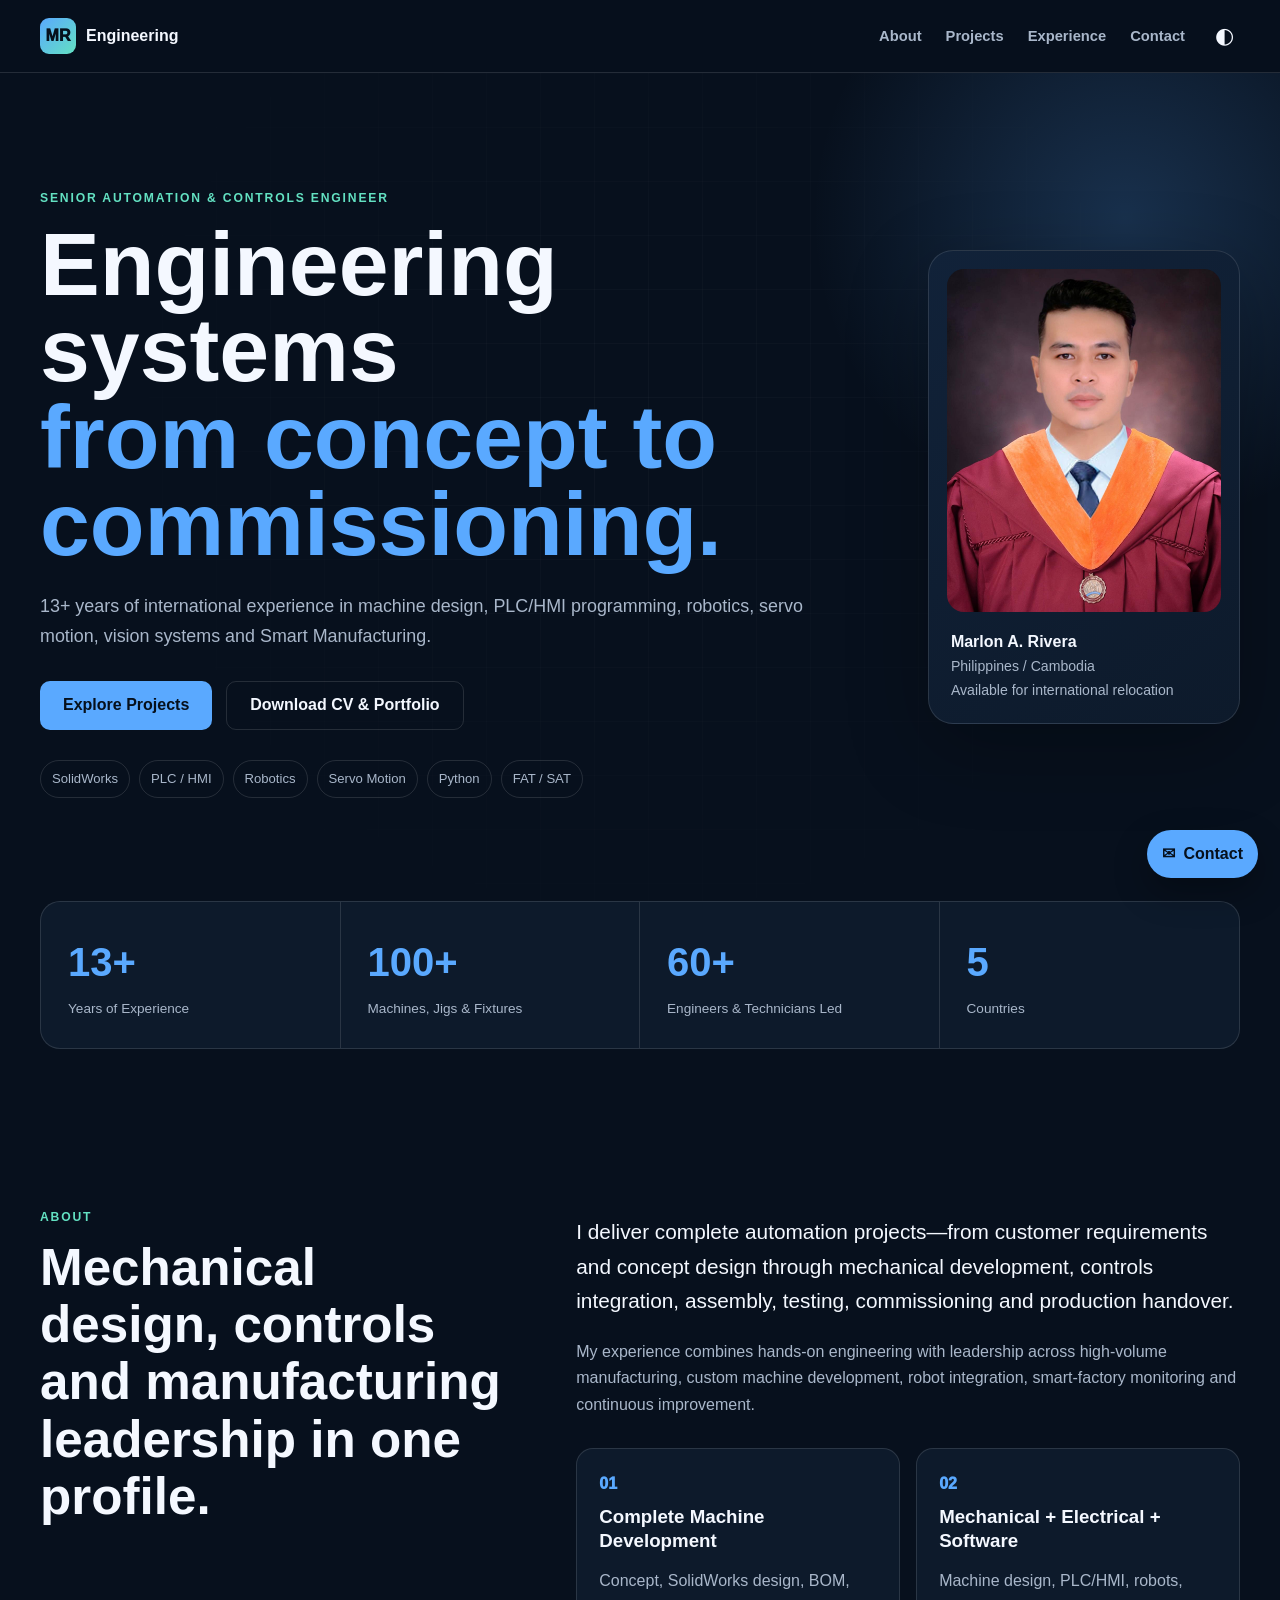
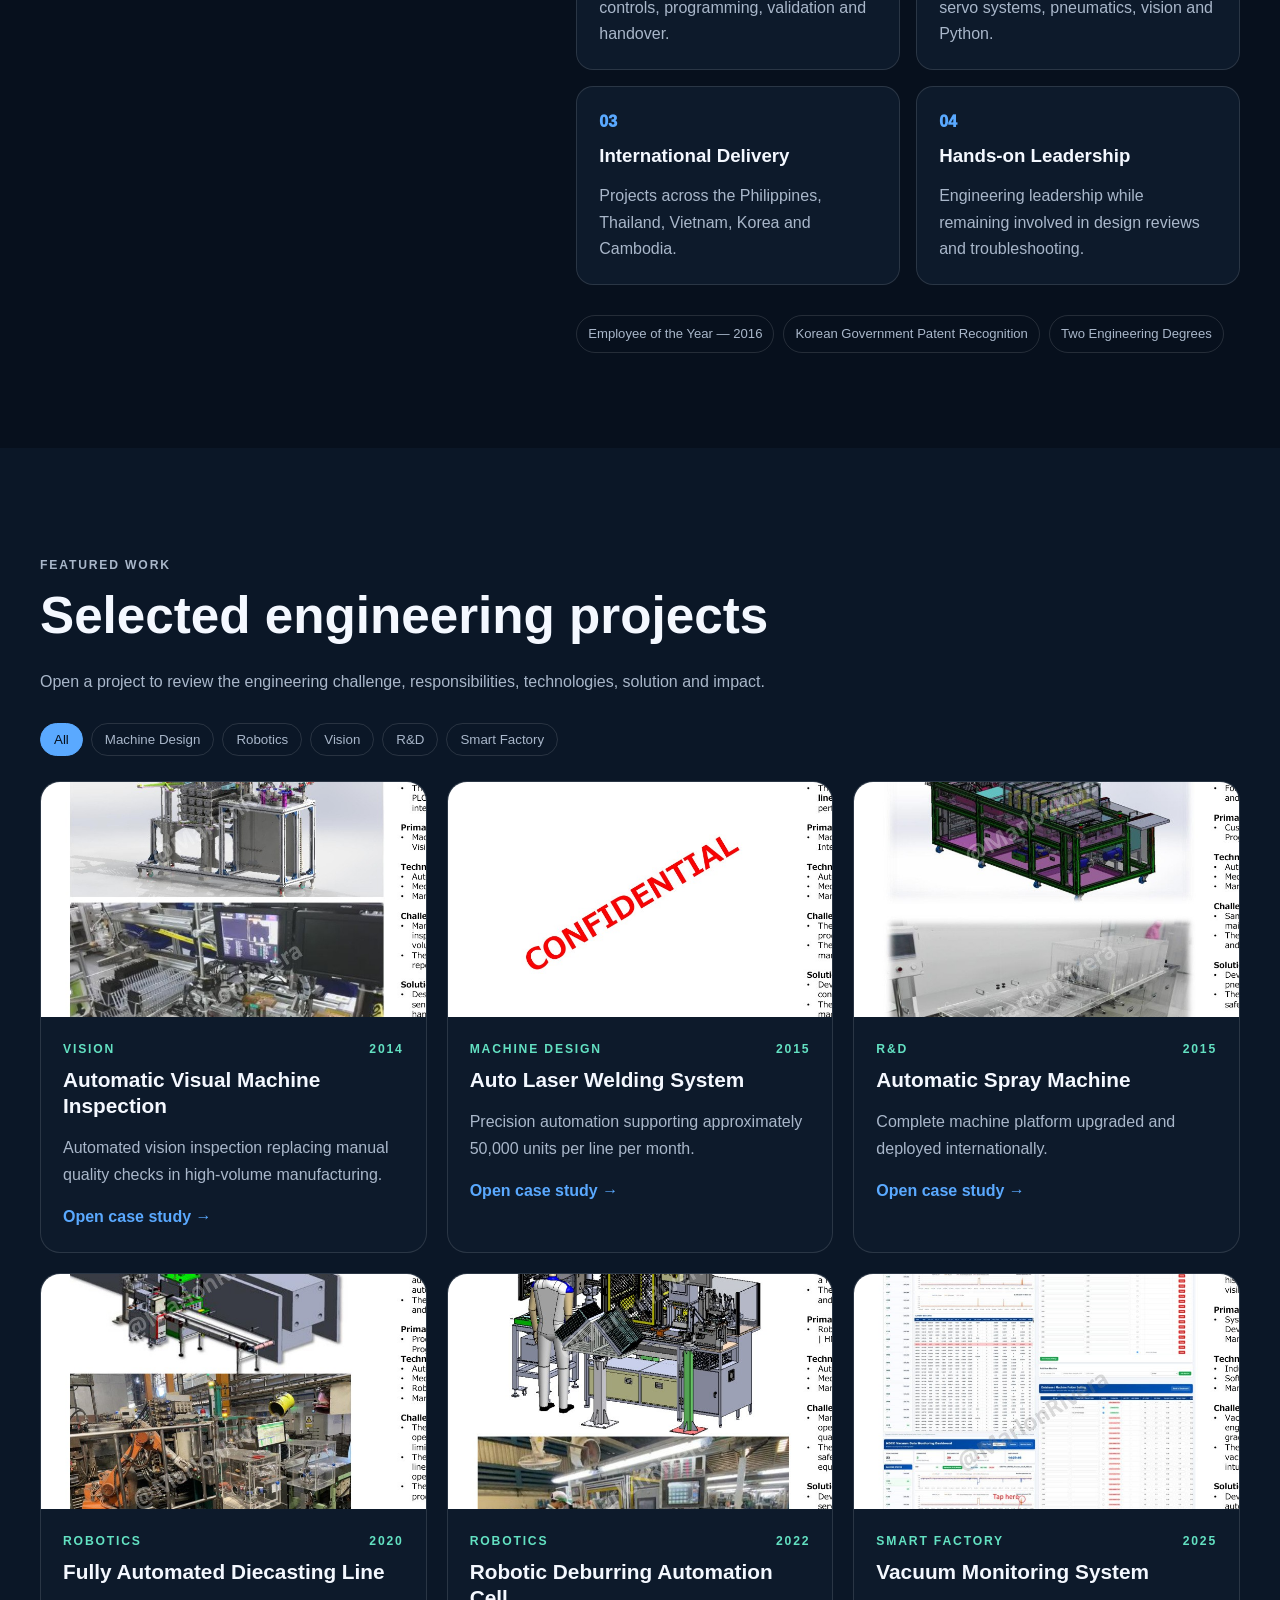
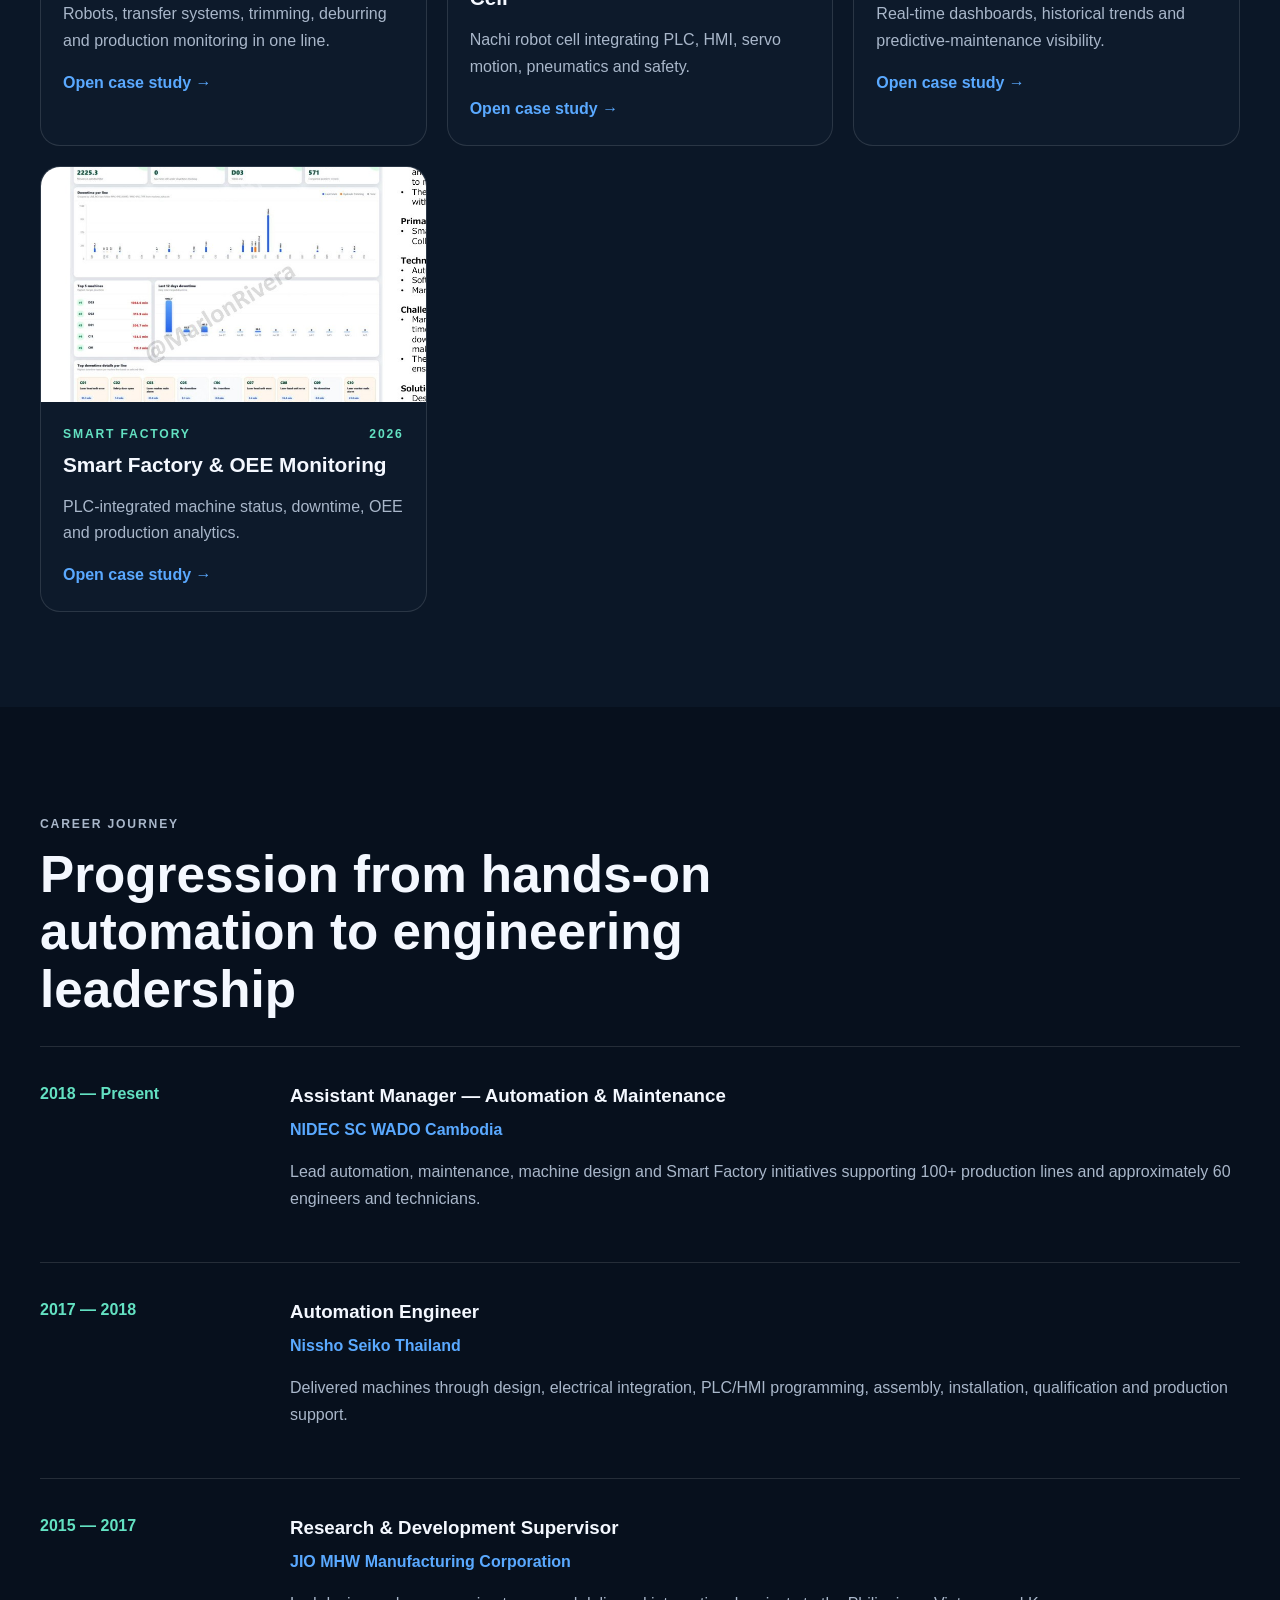
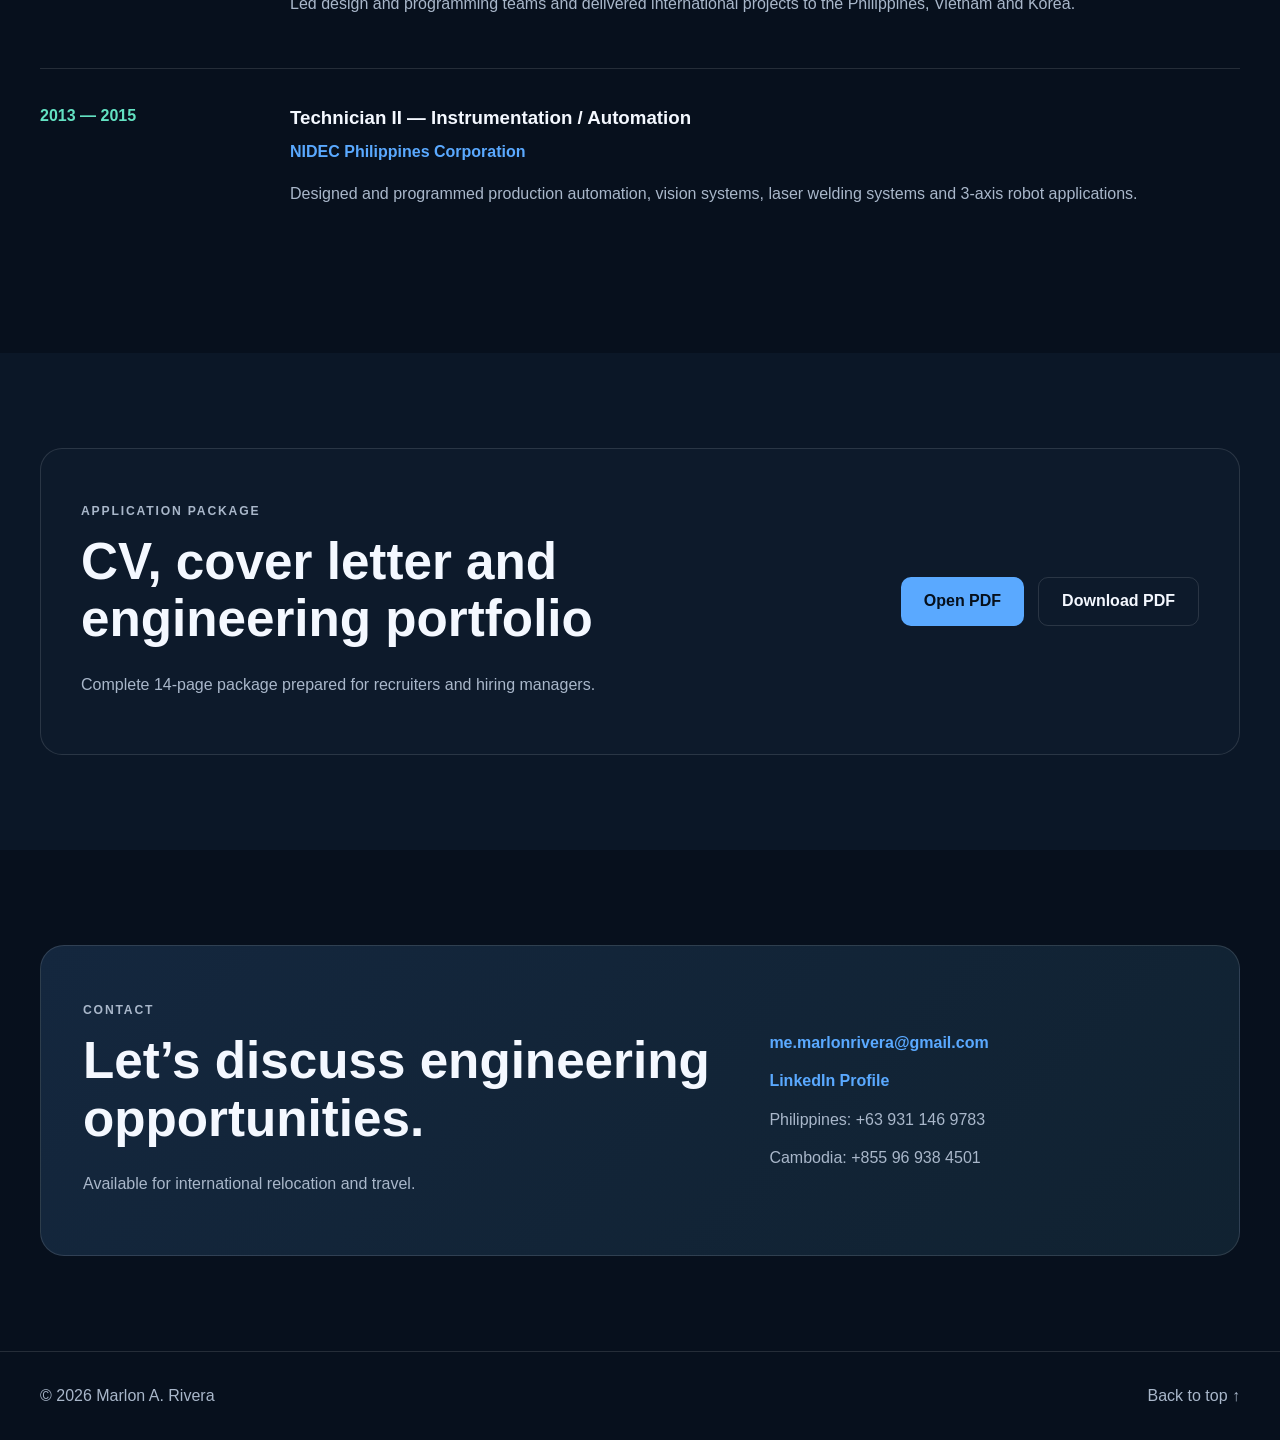
==== index.html @ 065cb1c6 "Publish final portfolio website Version 3.0" ====
<!doctype html>
<html lang="en">
<head>
  <meta charset="UTF-8">
  <meta name="viewport" content="width=device-width, initial-scale=1.0">
  <meta name="theme-color" content="#07101d">
  <meta name="description" content="Marlon A. Rivera — Senior Automation & Controls Engineer specializing in machine design, PLC/HMI programming, robotics, servo motion and Smart Manufacturing.">
  <meta name="keywords" content="Automation Engineer, Mechanical Design Engineer, PLC Programmer, Robotics Engineer, SolidWorks, Smart Manufacturing">
  <meta property="og:type" content="website">
  <meta property="og:url" content="https://marlonrivera-automationengineer.github.io/">
  <meta property="og:title" content="Marlon A. Rivera | Senior Automation & Controls Engineer">
  <meta property="og:description" content="13+ years in machine design, PLC/HMI programming, robotics, servo motion and Smart Manufacturing.">
  <meta property="og:image" content="https://marlonrivera-automationengineer.github.io/assets/images/portfolio-page-7.jpg">
  <meta name="twitter:card" content="summary_large_image">
  <link rel="canonical" href="https://marlonrivera-automationengineer.github.io/">
  <link rel="icon" type="image/png" href="assets/favicon.png">
  <link rel="apple-touch-icon" href="assets/favicon.png">
  <title>Marlon A. Rivera | Engineering Portfolio</title>
  <link rel="stylesheet" href="styles.css">

  <script type="application/ld+json">
  {
    "@context": "https://schema.org",
    "@type": "Person",
    "name": "Marlon A. Rivera",
    "jobTitle": "Senior Automation & Controls Engineer",
    "url": "https://marlonrivera-automationengineer.github.io/",
    "email": "mailto:me.marlonrivera@gmail.com",
    "sameAs": ["https://www.linkedin.com/in/marlon-rivera-49220612a"],
    "knowsAbout": [
      "Industrial Automation", "Machine Design", "PLC Programming",
      "HMI Development", "Robotics Integration", "Servo Motion Control",
      "SolidWorks", "Smart Manufacturing", "Python", "OEE"
    ]
  }
  </script>
  <script>document.documentElement.classList.add("js");</script>
</head>
<body>
  <div class="progress-bar" id="progress-bar"></div>

  <header class="site-header">
    <nav class="nav container">
      <a class="brand" href="#home"><span>MR</span><b>Engineering</b></a>
      <button class="menu-button" aria-label="Open navigation" aria-expanded="false">☰</button>
      <div class="nav-links">
        <a href="#about">About</a>
        <a href="#projects">Projects</a>
        <a href="#experience">Experience</a>
        <a href="#contact">Contact</a>
        <button class="theme-toggle" aria-label="Toggle light and dark theme">◐</button>
      </div>
    </nav>
  </header>

  <main>
    <section id="home" class="hero">
      <div class="hero-grid-bg" aria-hidden="true"></div>
      <div class="container hero-grid">
        <div class="hero-content reveal">
          <p class="eyebrow">Senior Automation & Controls Engineer</p>
          <h1>Engineering systems<br><span>from concept to commissioning.</span></h1>
          <p class="hero-lead">
            13+ years of international experience in machine design, PLC/HMI programming,
            robotics, servo motion, vision systems and Smart Manufacturing.
          </p>
          <div class="hero-actions">
            <a class="button primary" href="#projects">Explore Projects</a>
            <a class="button secondary" href="assets/Marlon_Rivera_CL_CV_Engineering_Portfolio.pdf" target="_blank" rel="noopener">Download CV & Portfolio</a>
          </div>
          <div class="hero-tags">
            <span>SolidWorks</span><span>PLC / HMI</span><span>Robotics</span>
            <span>Servo Motion</span><span>Python</span><span>FAT / SAT</span>
          </div>
        </div>

        <aside class="portrait-card reveal">
          <div class="portrait-frame">
            <img src="assets/images/profile.jpeg" alt="Professional portrait of Marlon A. Rivera">
          </div>
          <div class="portrait-caption">
            <strong>Marlon A. Rivera</strong>
            <span>Philippines / Cambodia</span>
            <span>Available for international relocation</span>
          </div>
        </aside>
      </div>
    </section>

    <section class="metrics">
      <div class="container metric-grid">
        <div><strong class="counter" data-target="13">0</strong><span>Years of Experience</span></div>
        <div><strong class="counter" data-target="100">0</strong><span>Machines, Jigs & Fixtures</span></div>
        <div><strong class="counter" data-target="60">0</strong><span>Engineers & Technicians Led</span></div>
        <div><strong class="counter no-plus" data-target="5">0</strong><span>Countries</span></div>
      </div>
    </section>

    <section id="about" class="section">
      <div class="container about-grid">
        <div class="about-heading reveal">
          <p class="section-label">About</p>
          <h2>Mechanical design, controls and manufacturing leadership in one profile.</h2>
        </div>

        <div class="about-content reveal">
          <p class="large-copy">
            I deliver complete automation projects—from customer requirements and concept design
            through mechanical development, controls integration, assembly, testing,
            commissioning and production handover.
          </p>
          <p>
            My experience combines hands-on engineering with leadership across high-volume
            manufacturing, custom machine development, robot integration, smart-factory
            monitoring and continuous improvement.
          </p>

          <div class="value-grid">
            <article><span>01</span><h3>Complete Machine Development</h3><p>Concept, SolidWorks design, BOM, controls, programming, validation and handover.</p></article>
            <article><span>02</span><h3>Mechanical + Electrical + Software</h3><p>Machine design, PLC/HMI, robots, servo systems, pneumatics, vision and Python.</p></article>
            <article><span>03</span><h3>International Delivery</h3><p>Projects across the Philippines, Thailand, Vietnam, Korea and Cambodia.</p></article>
            <article><span>04</span><h3>Hands-on Leadership</h3><p>Engineering leadership while remaining involved in design reviews and troubleshooting.</p></article>
          </div>

          <div class="award-row">
            <span>Employee of the Year — 2016</span>
            <span>Korean Government Patent Recognition</span>
            <span>Two Engineering Degrees</span>
          </div>
        </div>
      </div>
    </section>

    <section id="projects" class="section alternate">
      <div class="container">
        <div class="section-heading reveal">
          <p class="section-label">Featured Work</p>
          <h2>Selected engineering projects</h2>
          <p>Open a project to review the engineering challenge, responsibilities, technologies, solution and impact.</p>
        </div>

        <div class="filter-row reveal">
          <button class="filter active" data-filter="All">All</button>
          <button class="filter" data-filter="Machine Design">Machine Design</button>
          <button class="filter" data-filter="Robotics">Robotics</button>
          <button class="filter" data-filter="Vision">Vision</button>
          <button class="filter" data-filter="R&D">R&amp;D</button>
          <button class="filter" data-filter="Smart Factory">Smart Factory</button>
        </div>

        <div class="project-grid">
          <article class="project-card reveal" data-category="Vision">
            <a href="projects/automatic-visual-inspection.html">
              <img src="assets/images/project-8-cover.jpg" alt="Automatic Visual Machine Inspection system" loading="lazy">
              <div class="project-card-body">
                <div class="project-topline"><span>Vision</span><span>2014</span></div>
                <h3>Automatic Visual Machine Inspection</h3>
                <p>Automated vision inspection replacing manual quality checks in high-volume manufacturing.</p>
                <strong>Open case study →</strong>
              </div>
            </a>
          </article>

          <article class="project-card reveal" data-category="Machine Design">
            <a href="projects/auto-laser-welding.html">
              <img src="assets/images/project-9-cover.jpg" alt="Auto Laser Welding System" loading="lazy">
              <div class="project-card-body">
                <div class="project-topline"><span>Machine Design</span><span>2015</span></div>
                <h3>Auto Laser Welding System</h3>
                <p>Precision automation supporting approximately 50,000 units per line per month.</p>
                <strong>Open case study →</strong>
              </div>
            </a>
          </article>

          <article class="project-card reveal" data-category="R&D">
            <a href="projects/automatic-spray-machine.html">
              <img src="assets/images/project-10-cover.jpg" alt="Automatic Spray Machine" loading="lazy">
              <div class="project-card-body">
                <div class="project-topline"><span>R&amp;D</span><span>2015</span></div>
                <h3>Automatic Spray Machine</h3>
                <p>Complete machine platform upgraded and deployed internationally.</p>
                <strong>Open case study →</strong>
              </div>
            </a>
          </article>

          <article class="project-card reveal" data-category="Robotics">
            <a href="projects/automated-diecasting-line.html">
              <img src="assets/images/project-11-cover.jpg" alt="Fully Automated Diecasting Production Line" loading="lazy">
              <div class="project-card-body">
                <div class="project-topline"><span>Robotics</span><span>2020</span></div>
                <h3>Fully Automated Diecasting Line</h3>
                <p>Robots, transfer systems, trimming, deburring and production monitoring in one line.</p>
                <strong>Open case study →</strong>
              </div>
            </a>
          </article>

          <article class="project-card reveal" data-category="Robotics">
            <a href="projects/robotic-deburring-cell.html">
              <img src="assets/images/project-12-cover.jpg" alt="Robotic Deburring Automation Cell" loading="lazy">
              <div class="project-card-body">
                <div class="project-topline"><span>Robotics</span><span>2022</span></div>
                <h3>Robotic Deburring Automation Cell</h3>
                <p>Nachi robot cell integrating PLC, HMI, servo motion, pneumatics and safety.</p>
                <strong>Open case study →</strong>
              </div>
            </a>
          </article>

          <article class="project-card reveal" data-category="Smart Factory">
            <a href="projects/vacuum-monitoring.html">
              <img src="assets/images/project-13-cover.jpg" alt="Vacuum Monitoring System" loading="lazy">
              <div class="project-card-body">
                <div class="project-topline"><span>Smart Factory</span><span>2025</span></div>
                <h3>Vacuum Monitoring System</h3>
                <p>Real-time dashboards, historical trends and predictive-maintenance visibility.</p>
                <strong>Open case study →</strong>
              </div>
            </a>
          </article>

          <article class="project-card reveal" data-category="Smart Factory">
            <a href="projects/smart-factory-oee.html">
              <img src="assets/images/project-14-cover.jpg" alt="Smart Factory and OEE Monitoring System" loading="lazy">
              <div class="project-card-body">
                <div class="project-topline"><span>Smart Factory</span><span>2026</span></div>
                <h3>Smart Factory &amp; OEE Monitoring</h3>
                <p>PLC-integrated machine status, downtime, OEE and production analytics.</p>
                <strong>Open case study →</strong>
              </div>
            </a>
          </article>
        </div>
      </div>
    </section>

    <section id="experience" class="section">
      <div class="container">
        <div class="section-heading reveal">
          <p class="section-label">Career Journey</p>
          <h2>Progression from hands-on automation to engineering leadership</h2>
        </div>

        <div class="timeline">
          <article class="reveal">
            <time>2018 — Present</time>
            <div><h3>Assistant Manager — Automation &amp; Maintenance</h3><h4>NIDEC SC WADO Cambodia</h4><p>Lead automation, maintenance, machine design and Smart Factory initiatives supporting 100+ production lines and approximately 60 engineers and technicians.</p></div>
          </article>
          <article class="reveal">
            <time>2017 — 2018</time>
            <div><h3>Automation Engineer</h3><h4>Nissho Seiko Thailand</h4><p>Delivered machines through design, electrical integration, PLC/HMI programming, assembly, installation, qualification and production support.</p></div>
          </article>
          <article class="reveal">
            <time>2015 — 2017</time>
            <div><h3>Research &amp; Development Supervisor</h3><h4>JIO MHW Manufacturing Corporation</h4><p>Led design and programming teams and delivered international projects to the Philippines, Vietnam and Korea.</p></div>
          </article>
          <article class="reveal">
            <time>2013 — 2015</time>
            <div><h3>Technician II — Instrumentation / Automation</h3><h4>NIDEC Philippines Corporation</h4><p>Designed and programmed production automation, vision systems, laser welding systems and 3-axis robot applications.</p></div>
          </article>
        </div>
      </div>
    </section>

    <section class="section alternate">
      <div class="container download-panel reveal">
        <div>
          <p class="section-label">Application Package</p>
          <h2>CV, cover letter and engineering portfolio</h2>
          <p>Complete 14-page package prepared for recruiters and hiring managers.</p>
        </div>
        <div class="download-actions">
          <a class="button primary" href="assets/Marlon_Rivera_CL_CV_Engineering_Portfolio.pdf" target="_blank" rel="noopener">Open PDF</a>
          <a class="button secondary" href="assets/Marlon_Rivera_CL_CV_Engineering_Portfolio.pdf" download>Download PDF</a>
        </div>
      </div>
    </section>

    <section id="contact" class="section contact-section">
      <div class="container contact-panel reveal">
        <div>
          <p class="section-label">Contact</p>
          <h2>Let’s discuss engineering opportunities.</h2>
          <p>Available for international relocation and travel.</p>
        </div>
        <div class="contact-links">
          <a href="mailto:me.marlonrivera@gmail.com">me.marlonrivera@gmail.com</a>
          <a href="https://www.linkedin.com/in/marlon-rivera-49220612a" target="_blank" rel="noopener">LinkedIn Profile</a>
          <span>Philippines: +63 931 146 9783</span>
          <span>Cambodia: +855 96 938 4501</span>
        </div>
      </div>
    </section>
  </main>

  <footer>
    <div class="container footer-row">
      <p>© <span id="year"></span> Marlon A. Rivera</p>
      <a href="#home">Back to top ↑</a>
    </div>
  </footer>

  <a class="floating-contact" href="mailto:me.marlonrivera@gmail.com" aria-label="Email Marlon Rivera">✉ <span>Contact</span></a>
  <script src="script.js"></script>
</body>
</html>
---- styles.css ----
*{box-sizing:border-box}
:root{
  --bg:#07101d;--surface:#0d1a2b;--surface-2:#112239;--text:#f4f8ff;
  --muted:#a9b7ca;--line:rgba(255,255,255,.12);--blue:#5aa9ff;
  --cyan:#63e1c2;--max:1200px;--shadow:0 24px 80px rgba(0,0,0,.28)
}
html.light{
  --bg:#f4f7fb;--surface:#fff;--surface-2:#eaf1f9;--text:#0b1728;
  --muted:#526176;--line:rgba(11,23,40,.14);--shadow:0 18px 55px rgba(25,50,80,.12)
}
html{scroll-behavior:smooth}
body{
  margin:0;background:var(--bg);color:var(--text);
  font-family:Inter,"Segoe UI",Arial,sans-serif;line-height:1.65;
  transition:background .25s,color .25s
}
a{color:inherit}
.container{width:min(calc(100% - 40px),var(--max));margin:auto}
.progress-bar{
  position:fixed;top:0;left:0;height:3px;width:0;z-index:300;
  background:linear-gradient(90deg,var(--blue),var(--cyan))
}
.site-header{
  position:sticky;top:0;z-index:100;
  background:color-mix(in srgb,var(--bg) 90%,transparent);
  backdrop-filter:blur(15px);border-bottom:1px solid var(--line)
}
.nav{height:72px;display:flex;align-items:center;justify-content:space-between}
.brand{display:flex;align-items:center;gap:10px;text-decoration:none}
.brand span{
  width:36px;height:36px;display:grid;place-items:center;border-radius:9px;
  background:linear-gradient(135deg,var(--blue),var(--cyan));
  color:#06101c;font-weight:950
}
.nav-links{display:flex;align-items:center;gap:24px}
.nav-links a{color:var(--muted);text-decoration:none;font-size:.92rem;font-weight:750}
.nav-links a:hover{color:var(--text)}
.menu-button,.theme-toggle{
  border:0;background:none;color:var(--text);font-size:1.35rem;cursor:pointer
}
.menu-button{display:none}

.hero{
  min-height:calc(100vh - 72px);display:grid;align-items:center;
  position:relative;overflow:hidden;padding:80px 0
}
.hero-grid-bg{
  position:absolute;inset:0;
  background-image:linear-gradient(var(--line) 1px,transparent 1px),
  linear-gradient(90deg,var(--line) 1px,transparent 1px);
  background-size:54px 54px;
  mask-image:radial-gradient(circle at 50% 42%,black,transparent 72%);
  opacity:.23;animation:gridMove 18s linear infinite
}
.hero:before{
  content:"";position:absolute;width:650px;height:650px;border-radius:50%;
  background:radial-gradient(circle,rgba(90,169,255,.21),transparent 68%);
  right:-170px;top:-180px
}
.hero-grid{
  position:relative;display:grid;grid-template-columns:1.45fr .55fr;
  gap:65px;align-items:center
}
.eyebrow,.section-label,.project-topline{
  text-transform:uppercase;letter-spacing:.15em;font-size:.76rem;
  font-weight:900;color:var(--cyan)
}
.hero h1{
  font-size:clamp(3.2rem,7vw,6.5rem);line-height:.97;
  margin:10px 0 24px
}
.hero h1 span{color:var(--blue)}
.hero-lead{max-width:850px;color:var(--muted);font-size:1.12rem}
.hero-actions,.download-actions{display:flex;gap:14px;flex-wrap:wrap;margin:30px 0}
.button{
  display:inline-flex;align-items:center;justify-content:center;
  min-height:49px;padding:0 23px;border-radius:10px;
  text-decoration:none;font-weight:900
}
.primary{background:var(--blue);color:#06101c}
.secondary{border:1px solid var(--line)}
.hero-tags,.award-row{display:flex;gap:9px;flex-wrap:wrap}
.hero-tags span,.award-row span{
  padding:7px 11px;border:1px solid var(--line);
  border-radius:999px;color:var(--muted);font-size:.82rem
}
.portrait-card{
  border:1px solid var(--line);border-radius:25px;padding:18px;
  background:linear-gradient(145deg,var(--surface-2),var(--surface));
  box-shadow:var(--shadow)
}
.portrait-frame{overflow:hidden;border-radius:17px}
.portrait-frame img{
  width:100%;aspect-ratio:4/5;object-fit:cover;display:block;
  transition:transform .45s
}
.portrait-card:hover img{transform:scale(1.025)}
.portrait-caption{display:flex;flex-direction:column;padding:17px 4px 3px}
.portrait-caption span{color:var(--muted);font-size:.88rem}

.metrics{padding:0 0 50px}
.metric-grid{
  display:grid;grid-template-columns:repeat(4,1fr);
  border:1px solid var(--line);border-radius:20px;
  overflow:hidden;background:var(--surface)
}
.metric-grid div{padding:27px;border-right:1px solid var(--line)}
.metric-grid div:last-child{border-right:0}
.metric-grid strong{display:block;font-size:2.5rem;color:var(--blue)}
.metric-grid strong:not(.no-plus):after{content:"+"}
.metric-grid span{color:var(--muted);font-size:.85rem}

.section{padding:95px 0}
.alternate{background:color-mix(in srgb,var(--surface) 70%,var(--bg))}
.about-grid{display:grid;grid-template-columns:.82fr 1.18fr;gap:75px}
.about-heading{align-self:start;position:sticky;top:110px}
.section h2{
  font-size:clamp(2rem,4vw,3.2rem);line-height:1.12;
  margin:8px 0 24px
}
.large-copy{font-size:1.3rem}
.about-content>p:not(.large-copy),.section-heading>p,.value-grid p,
.project-card p,.timeline p,.download-panel p,.contact-panel p{
  color:var(--muted)
}
.value-grid{
  display:grid;grid-template-columns:repeat(2,1fr);
  gap:16px;margin:30px 0
}
.value-grid article{
  padding:22px;border:1px solid var(--line);
  border-radius:17px;background:var(--surface)
}
.value-grid article>span{color:var(--blue);font-weight:950}
.value-grid h3{line-height:1.25;margin:8px 0}
.value-grid p{margin-bottom:0}

.section-heading{max-width:780px;margin-bottom:28px}
.filter-row{display:flex;gap:8px;flex-wrap:wrap;margin-bottom:25px}
.filter{
  border:1px solid var(--line);border-radius:999px;padding:8px 13px;
  background:transparent;color:var(--muted);cursor:pointer
}
.filter.active,.filter:hover{
  background:var(--blue);color:#06101c;border-color:var(--blue)
}
.project-grid{display:grid;grid-template-columns:repeat(3,1fr);gap:20px}
.project-card{
  border:1px solid var(--line);border-radius:20px;overflow:hidden;
  background:var(--surface);transition:.28s
}
.project-card.hide{display:none}
.project-card:hover{
  transform:translateY(-6px);box-shadow:var(--shadow);
  border-color:color-mix(in srgb,var(--blue) 55%,var(--line))
}
.project-card a{text-decoration:none}
.project-card img{
  width:100%;height:235px;object-fit:cover;
  object-position:left center;display:block
}
.project-card-body{padding:22px}
.project-topline{display:flex;justify-content:space-between}
.project-card h3{font-size:1.3rem;line-height:1.25;margin:8px 0}
.project-card strong{color:var(--blue)}

.timeline article{
  display:grid;grid-template-columns:210px 1fr;gap:40px;
  padding:34px 0;border-top:1px solid var(--line)
}
.timeline time{color:var(--cyan);font-weight:900}
.timeline h3{margin:0}
.timeline h4{margin:5px 0 10px;color:var(--blue)}

.download-panel{
  display:grid;grid-template-columns:1.25fr .75fr;gap:40px;
  align-items:center;padding:40px;border:1px solid var(--line);
  border-radius:22px;background:var(--surface)
}
.download-actions{justify-content:flex-end;margin:0}
.contact-panel{
  display:grid;grid-template-columns:1.2fr .8fr;gap:45px;
  padding:42px;border:1px solid var(--line);border-radius:24px;
  background:linear-gradient(135deg,
  color-mix(in srgb,var(--blue) 9%,var(--surface)),
  color-mix(in srgb,var(--cyan) 4%,var(--surface)))
}
.contact-links{display:flex;flex-direction:column;gap:12px;justify-content:center}
.contact-links a{color:var(--blue);font-weight:850;text-decoration:none}
.contact-links span{color:var(--muted)}

footer{border-top:1px solid var(--line)}
.footer-row{
  min-height:88px;display:flex;align-items:center;
  justify-content:space-between;color:var(--muted)
}
.footer-row a{text-decoration:none}
.floating-contact{
  position:fixed;right:22px;bottom:22px;z-index:90;
  display:flex;align-items:center;gap:8px;padding:11px 15px;
  border-radius:999px;background:var(--blue);color:#06101c;
  text-decoration:none;font-weight:900;box-shadow:0 14px 35px rgba(0,0,0,.3)
}
.reveal{opacity:0;transform:translateY(24px);transition:opacity .7s,transform .7s}
.reveal.visible{opacity:1;transform:none}

/* Project case-study pages */
.case-hero{padding:85px 0 45px}
.case-hero h1{
  max-width:1000px;font-size:clamp(3rem,6vw,5.7rem);
  line-height:1;margin:10px 0 24px
}
.case-lead{font-size:1.12rem;color:var(--muted);max-width:850px}
.back-link{
  display:inline-block;margin-bottom:24px;text-decoration:none;
  color:var(--blue);font-weight:800
}
.tech-row{display:flex;gap:9px;flex-wrap:wrap}
.tech-row span{
  padding:7px 11px;border:1px solid var(--line);
  border-radius:999px;color:var(--muted);font-size:.82rem
}
.case-actions{display:flex;gap:10px;margin:22px 0}
.print-case{cursor:pointer;background:transparent;color:var(--text)}
.case-image-section .container{
  border-radius:22px;overflow:hidden;border:1px solid var(--line);
  background:var(--surface)
}
.case-image-section img{width:100%;display:block}
.case-grid{display:grid;grid-template-columns:230px 1fr;gap:65px}
.case-index{
  align-self:start;position:sticky;top:105px;display:flex;
  flex-direction:column;border-left:1px solid var(--line)
}
.case-index a{
  padding:8px 0 8px 17px;text-decoration:none;color:var(--muted)
}
.case-index a:hover{color:var(--blue)}
.case-content{max-width:780px}
.case-content section{
  padding:0 0 55px;margin-bottom:55px;border-bottom:1px solid var(--line)
}
.case-content p,.case-content li{color:var(--muted)}
.impact-list{
  display:grid;grid-template-columns:repeat(2,1fr);
  gap:10px;list-style:none;padding:0
}
.impact-list li{
  padding:15px;border:1px solid var(--line);
  border-radius:12px;background:var(--surface)
}
.case-cta{
  padding:30px;border:1px solid var(--line);
  border-radius:18px;background:var(--surface)
}
.case-pagination{
  display:grid;grid-template-columns:1fr auto 1fr;
  gap:15px;margin-top:45px;padding-top:25px;border-top:1px solid var(--line)
}
.case-pagination a{text-decoration:none;color:var(--blue);font-weight:800}
.case-pagination a:last-child{text-align:right}

@keyframes gridMove{to{background-position:54px 54px}}

@media(max-width:950px){
  .hero-grid,.about-grid,.contact-panel,.download-panel,.case-grid{grid-template-columns:1fr}
  .portrait-card{max-width:430px}
  .about-heading,.case-index{position:static}
  .project-grid{grid-template-columns:repeat(2,1fr)}
  .download-actions{justify-content:flex-start}
  .nav-links{
    display:none;position:absolute;left:0;right:0;top:72px;
    flex-direction:column;align-items:flex-start;padding:22px;
    background:var(--bg);border-bottom:1px solid var(--line)
  }
  .nav-links.open{display:flex}
  .menu-button{display:block}
  .metric-grid{grid-template-columns:repeat(2,1fr)}
  .metric-grid div:nth-child(2){border-right:0}
  .metric-grid div:nth-child(-n+2){border-bottom:1px solid var(--line)}
  .case-index{flex-direction:row;flex-wrap:wrap;border:0;gap:8px}
  .case-index a{border:1px solid var(--line);border-radius:999px;padding:6px 10px}
}
@media(max-width:620px){
  .container{width:min(calc(100% - 28px),var(--max))}
  .hero{min-height:auto;padding-top:65px}
  .section{padding:72px 0}
  .project-grid,.value-grid,.impact-list{grid-template-columns:1fr}
  .timeline article{grid-template-columns:1fr;gap:8px}
  .project-card img{height:210px}
  .metric-grid div{padding:20px}
  .metric-grid strong{font-size:2rem}
  .footer-row{flex-direction:column;justify-content:center;gap:4px;text-align:center}
  .floating-contact{width:48px;height:48px;justify-content:center;padding:0}
  .floating-contact span{display:none}
  .case-pagination{grid-template-columns:1fr;text-align:center}
  .case-pagination a:last-child{text-align:center}
}
@media(prefers-reduced-motion:reduce){
  *{animation:none!important;scroll-behavior:auto!important}
  .reveal{opacity:1;transform:none}
}
@media print{
  .site-header,.progress-bar,.floating-contact,.case-index,.case-actions,footer{display:none!important}
  body{background:#fff;color:#000}
  .case-hero,.section{padding:25px 0}
  .case-grid{display:block}
  .case-content{max-width:none}
  .case-image-section img{max-height:650px;object-fit:contain}
  .case-content p,.case-content li{color:#222}
}
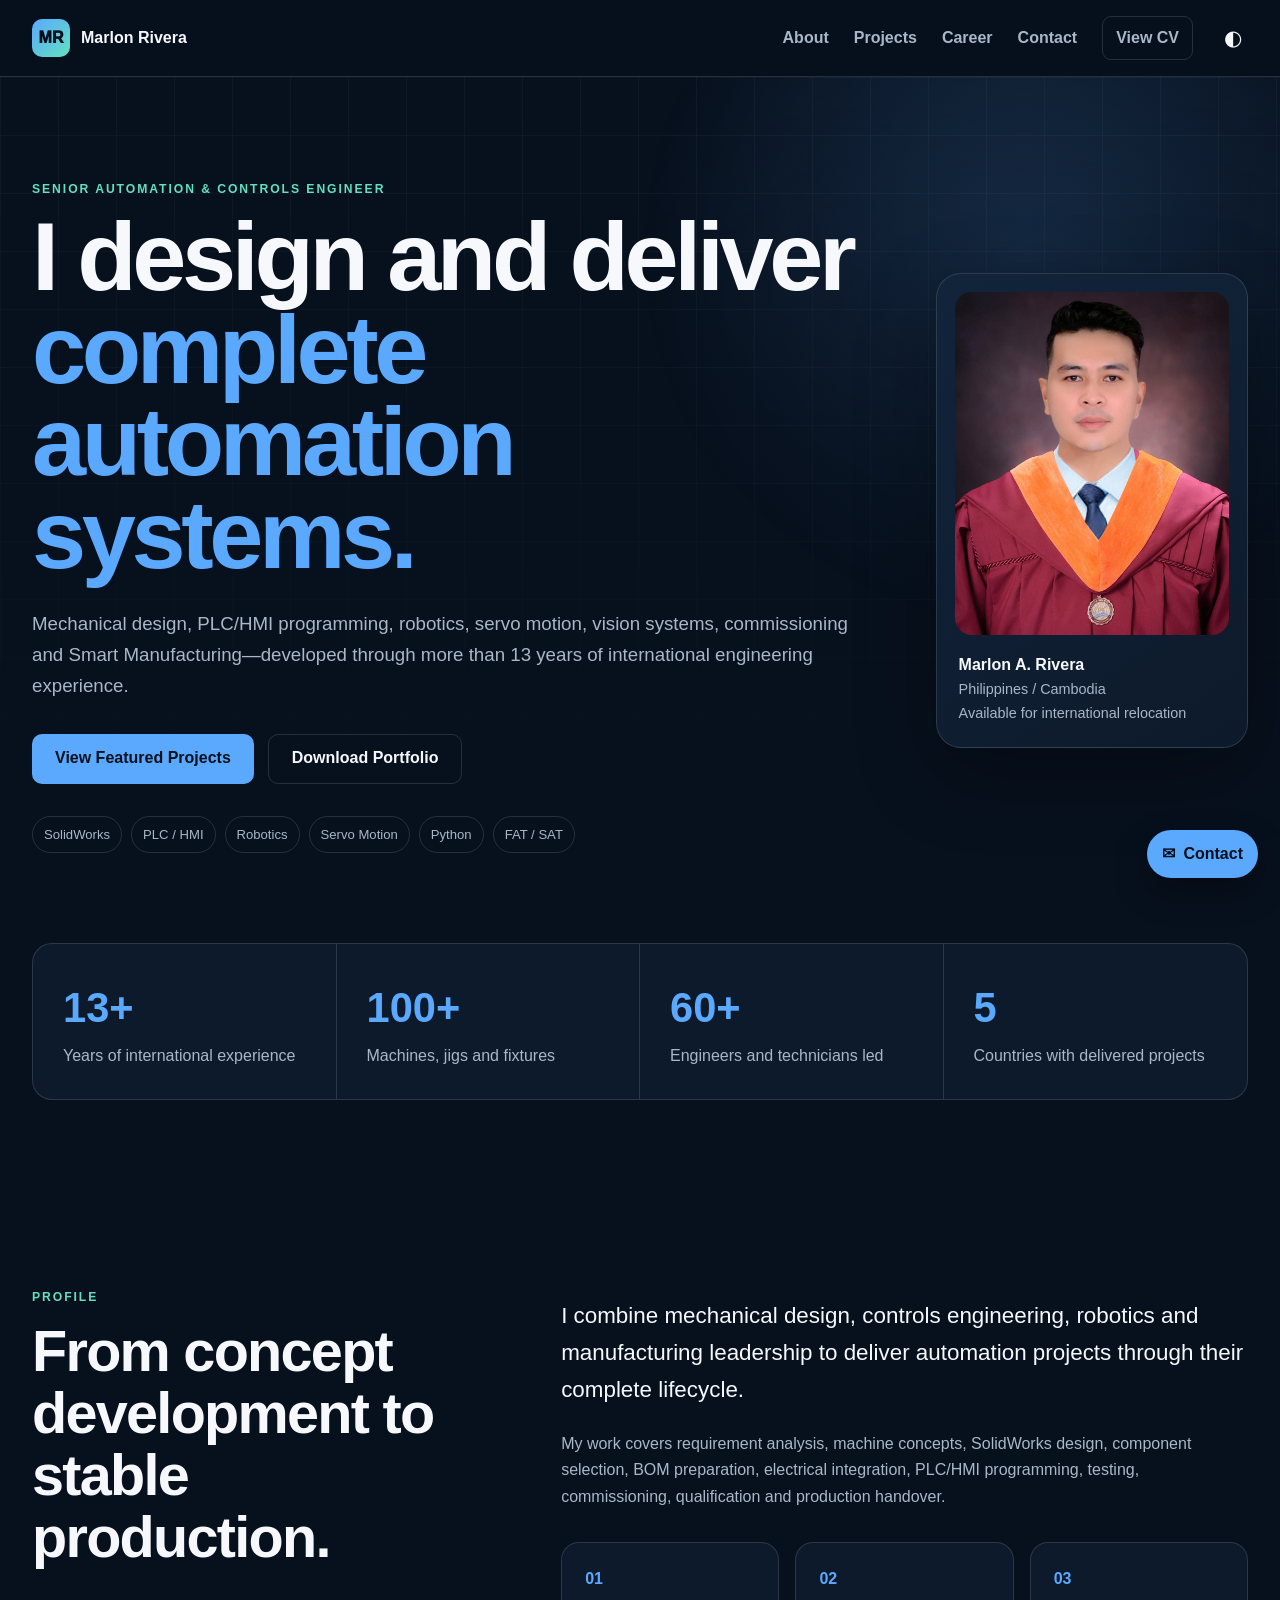
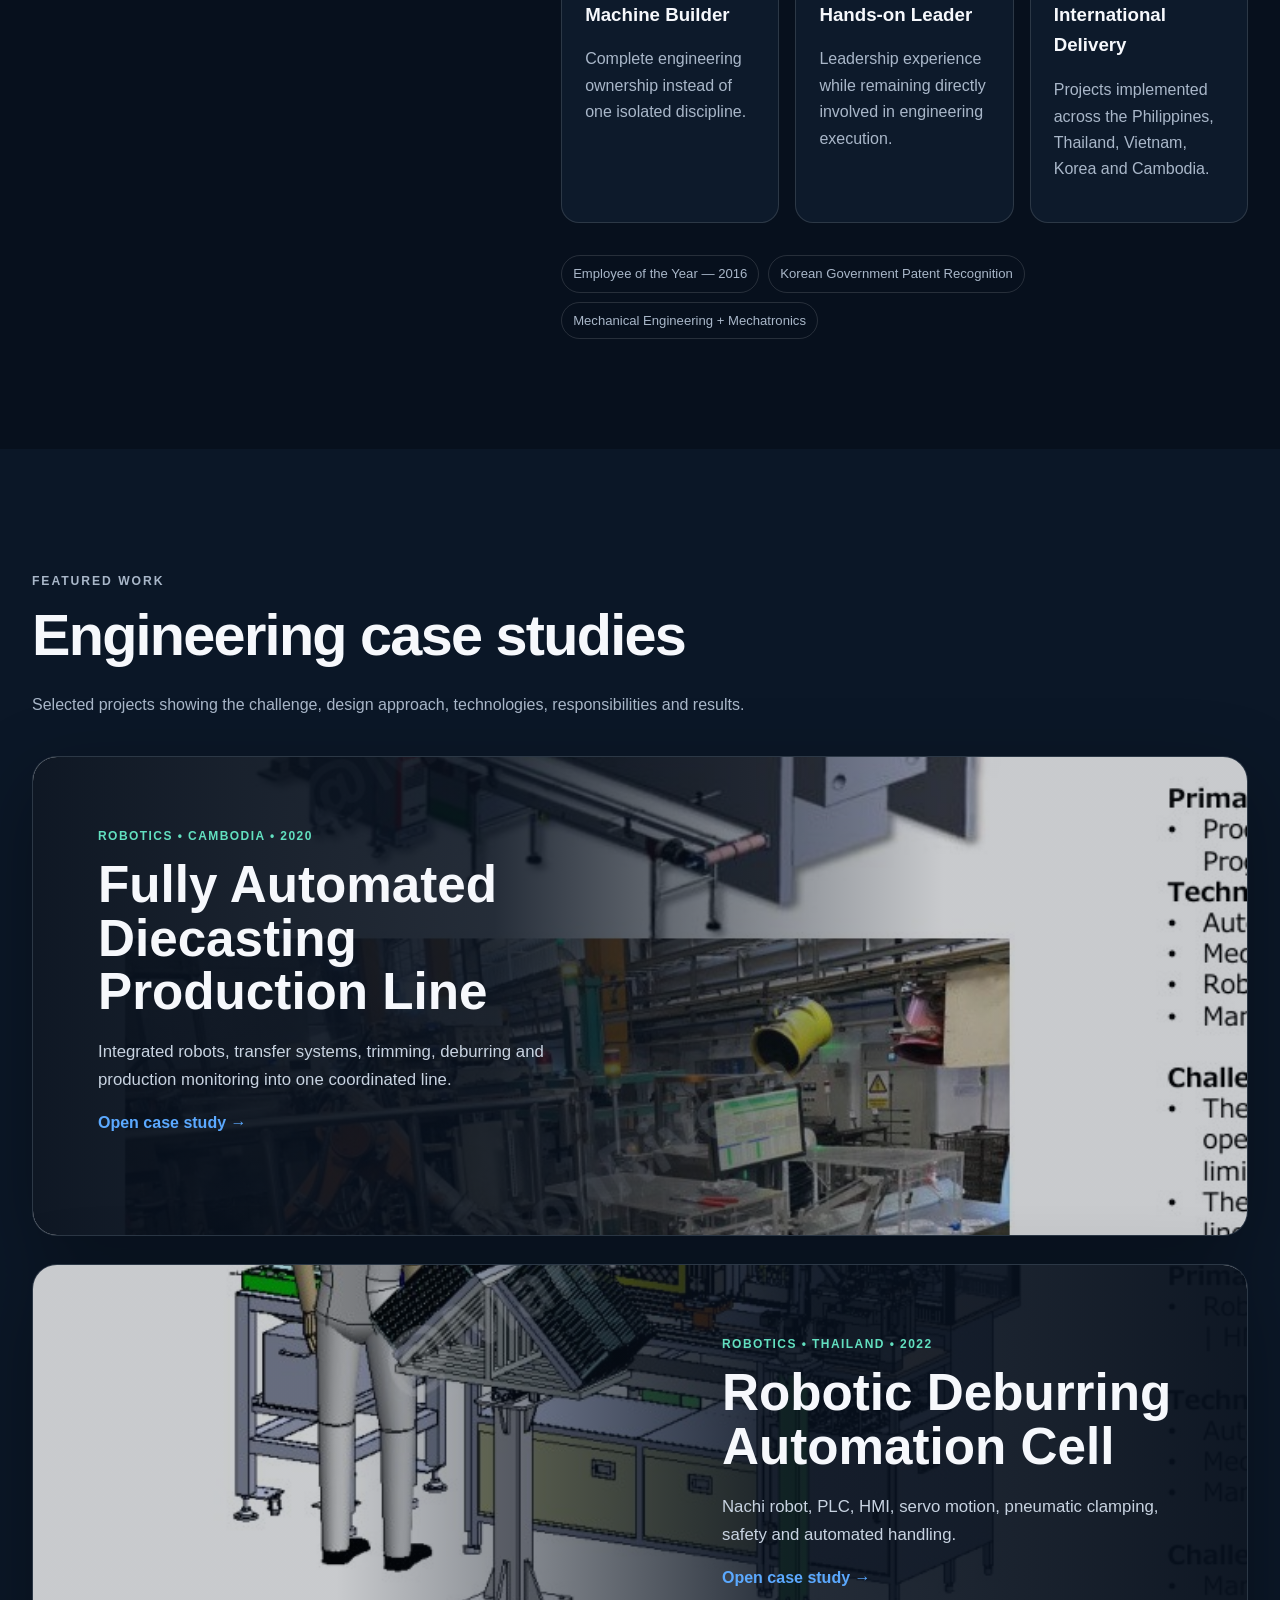
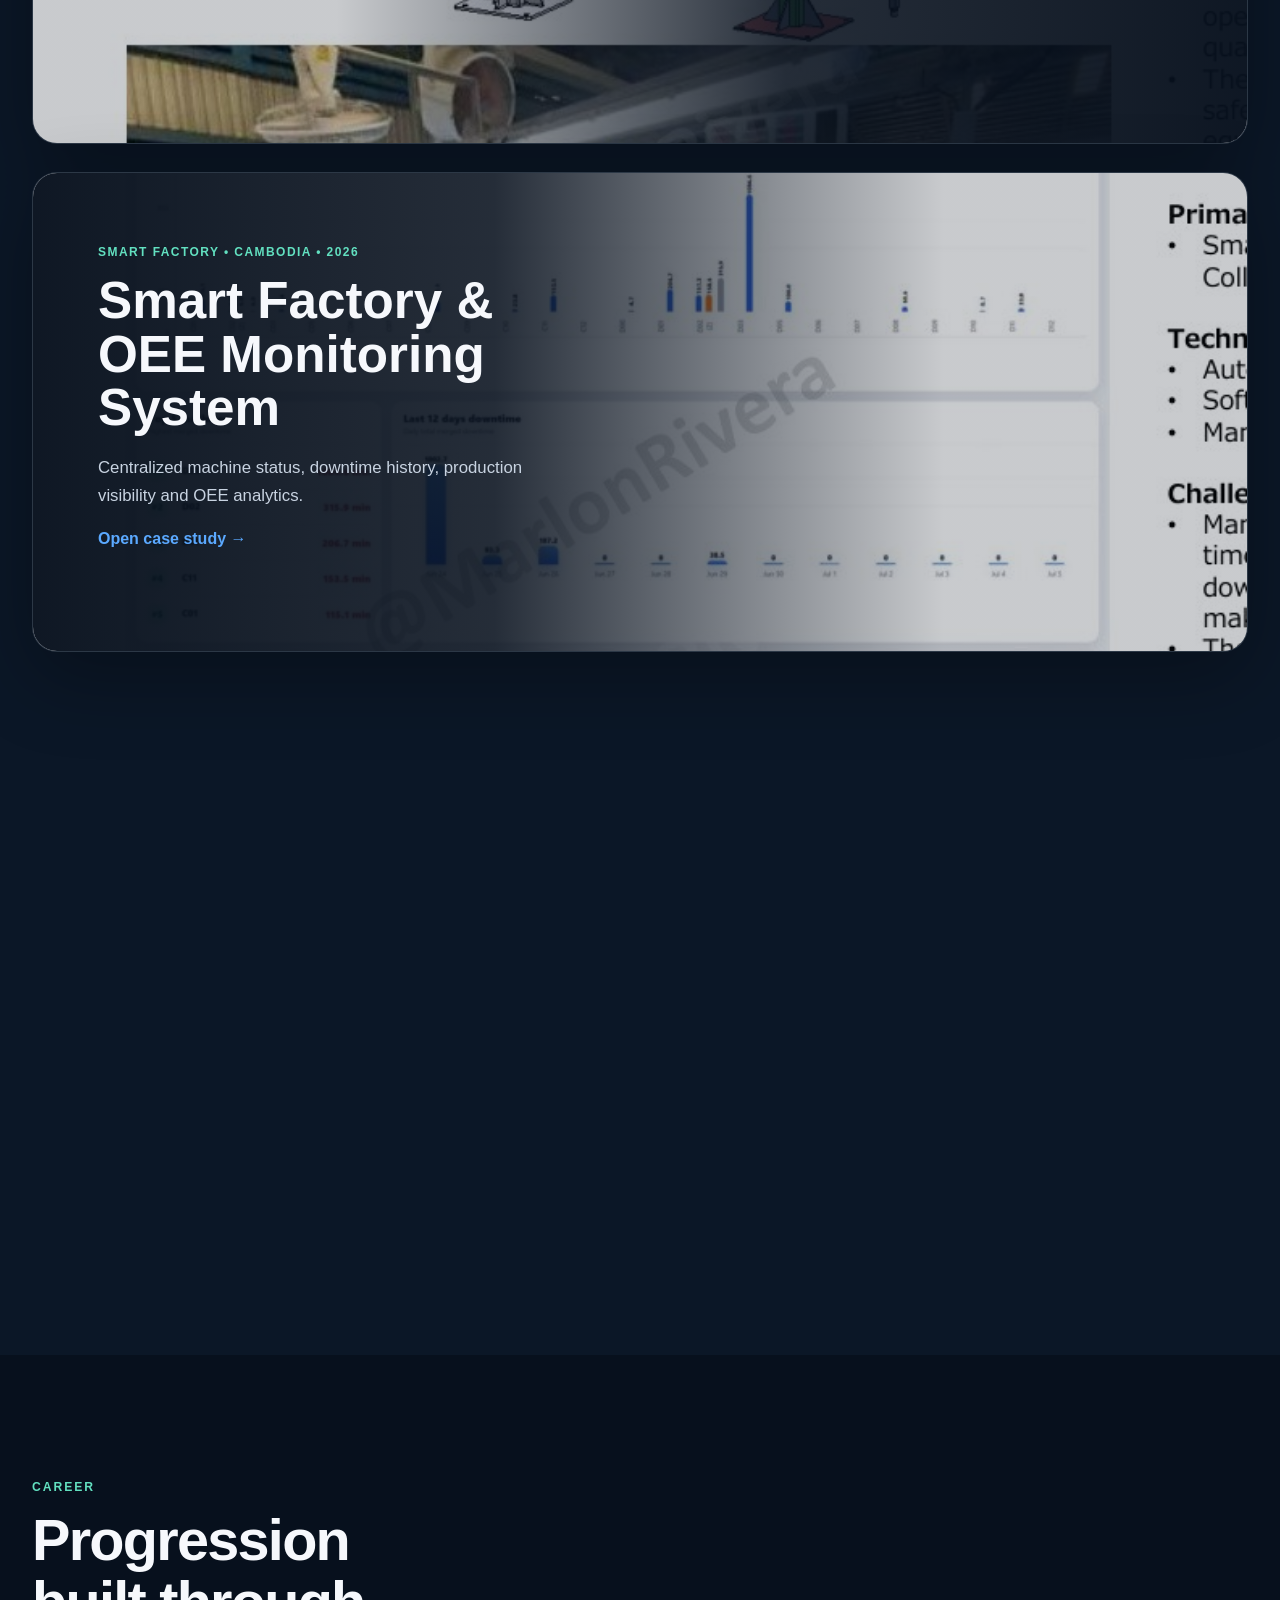
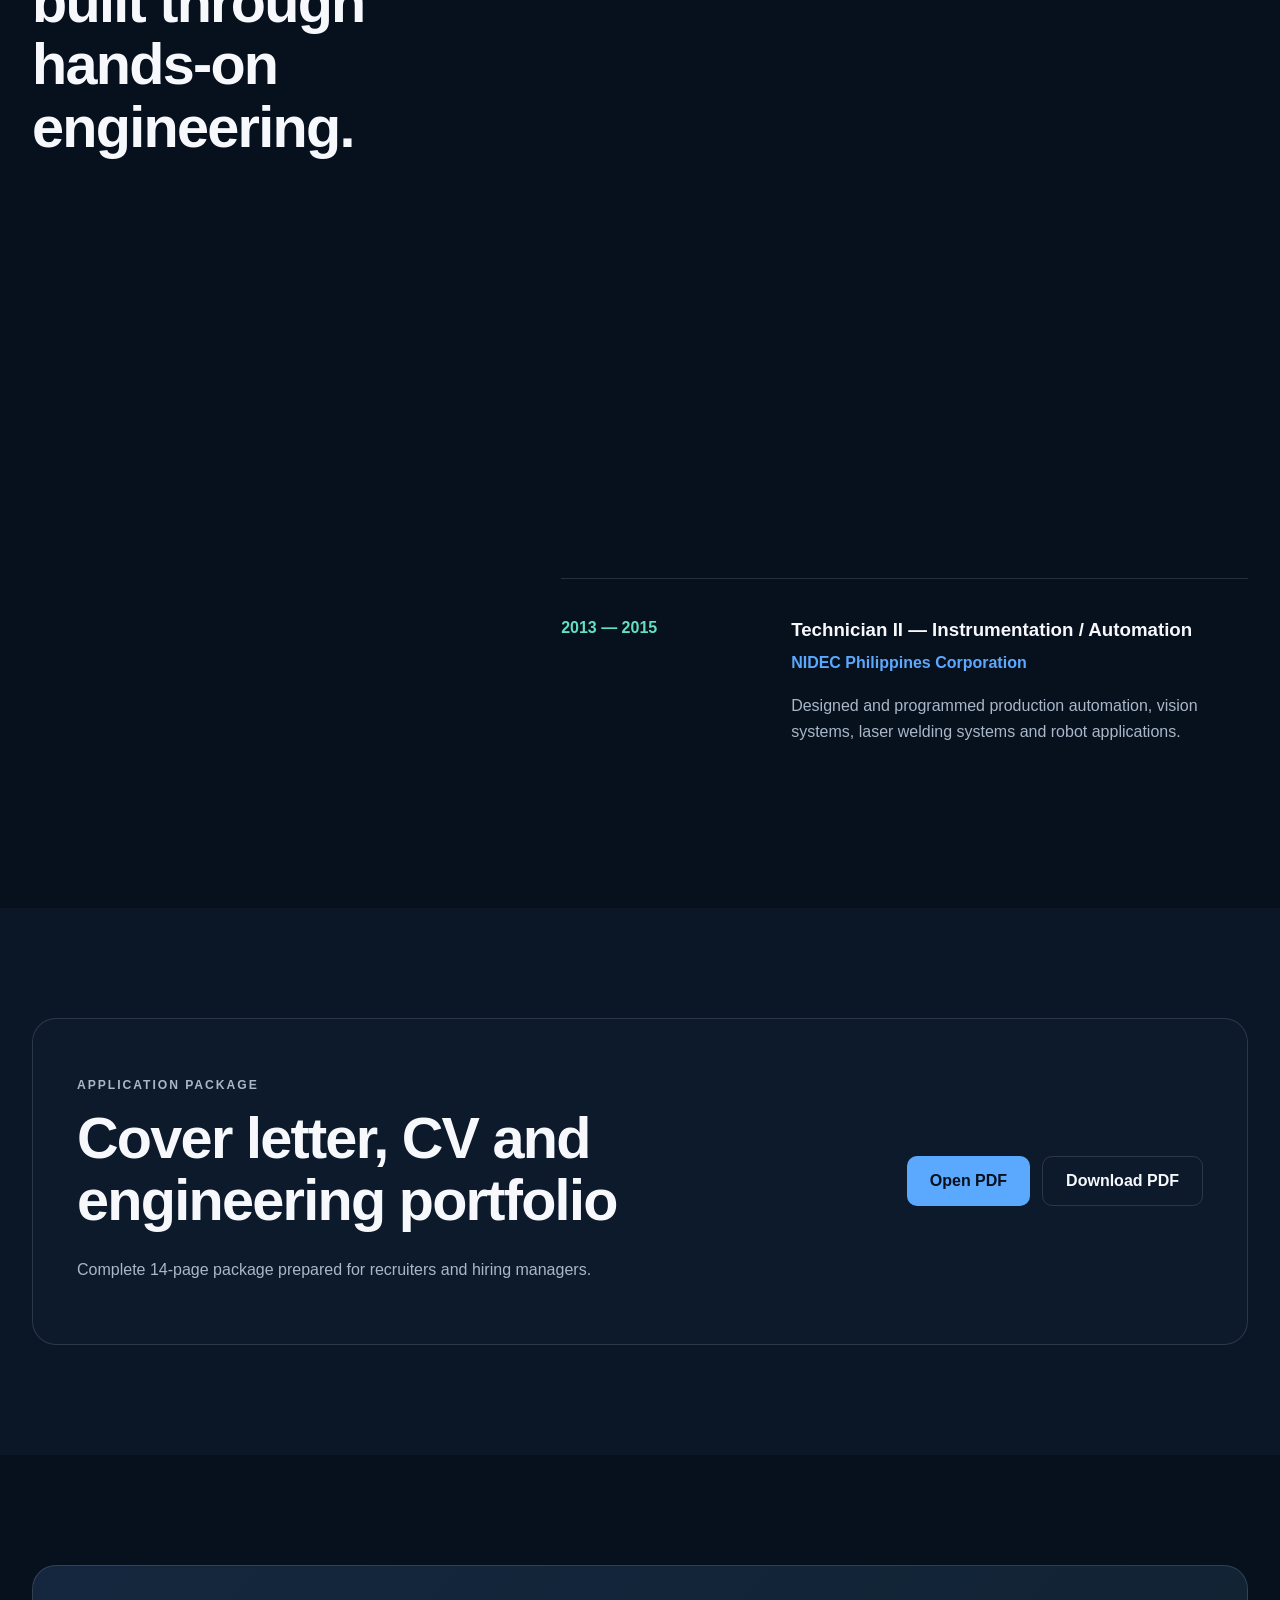
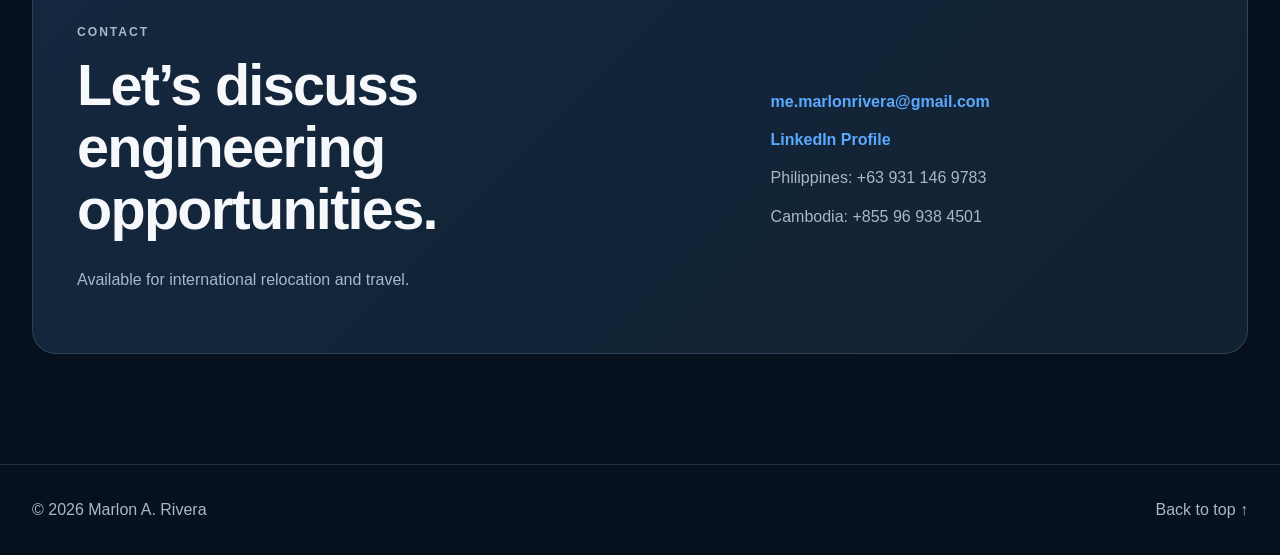
==== commit 1fbf826e: "Publish premium portfolio Version 4" ====
--- a/index.html
+++ b/index.html
@@ -4,305 +4,224 @@
   <meta charset="UTF-8">
   <meta name="viewport" content="width=device-width, initial-scale=1.0">
   <meta name="theme-color" content="#07101d">
-  <meta name="description" content="Marlon A. Rivera — Senior Automation & Controls Engineer specializing in machine design, PLC/HMI programming, robotics, servo motion and Smart Manufacturing.">
-  <meta name="keywords" content="Automation Engineer, Mechanical Design Engineer, PLC Programmer, Robotics Engineer, SolidWorks, Smart Manufacturing">
+  <meta name="description" content="Marlon A. Rivera — Senior Automation & Controls Engineer specializing in machine design, PLC/HMI programming, robotics and Smart Manufacturing.">
   <meta property="og:type" content="website">
   <meta property="og:url" content="https://marlonrivera-automationengineer.github.io/">
-  <meta property="og:title" content="Marlon A. Rivera | Senior Automation & Controls Engineer">
-  <meta property="og:description" content="13+ years in machine design, PLC/HMI programming, robotics, servo motion and Smart Manufacturing.">
-  <meta property="og:image" content="https://marlonrivera-automationengineer.github.io/assets/images/portfolio-page-7.jpg">
-  <meta name="twitter:card" content="summary_large_image">
+  <meta property="og:title" content="Marlon A. Rivera | Engineering Portfolio">
+  <meta property="og:description" content="13+ years in machine design, automation programming, robotics, motion control and Smart Manufacturing.">
+  <meta property="og:image" content="https://marlonrivera-automationengineer.github.io/assets/images/portfolio-page-11.jpg">
   <link rel="canonical" href="https://marlonrivera-automationengineer.github.io/">
   <link rel="icon" type="image/png" href="assets/favicon.png">
-  <link rel="apple-touch-icon" href="assets/favicon.png">
   <title>Marlon A. Rivera | Engineering Portfolio</title>
   <link rel="stylesheet" href="styles.css">
-
-  <script type="application/ld+json">
-  {
-    "@context": "https://schema.org",
-    "@type": "Person",
-    "name": "Marlon A. Rivera",
-    "jobTitle": "Senior Automation & Controls Engineer",
-    "url": "https://marlonrivera-automationengineer.github.io/",
-    "email": "mailto:me.marlonrivera@gmail.com",
-    "sameAs": ["https://www.linkedin.com/in/marlon-rivera-49220612a"],
-    "knowsAbout": [
-      "Industrial Automation", "Machine Design", "PLC Programming",
-      "HMI Development", "Robotics Integration", "Servo Motion Control",
-      "SolidWorks", "Smart Manufacturing", "Python", "OEE"
-    ]
-  }
-  </script>
-  <script>document.documentElement.classList.add("js");</script>
+  <script>document.documentElement.classList.add("js")</script>
 </head>
 <body>
-  <div class="progress-bar" id="progress-bar"></div>
-
-  <header class="site-header">
-    <nav class="nav container">
-      <a class="brand" href="#home"><span>MR</span><b>Engineering</b></a>
-      <button class="menu-button" aria-label="Open navigation" aria-expanded="false">☰</button>
-      <div class="nav-links">
-        <a href="#about">About</a>
-        <a href="#projects">Projects</a>
-        <a href="#experience">Experience</a>
-        <a href="#contact">Contact</a>
-        <button class="theme-toggle" aria-label="Toggle light and dark theme">◐</button>
-      </div>
-    </nav>
-  </header>
-
-  <main>
-    <section id="home" class="hero">
-      <div class="hero-grid-bg" aria-hidden="true"></div>
-      <div class="container hero-grid">
-        <div class="hero-content reveal">
-          <p class="eyebrow">Senior Automation & Controls Engineer</p>
-          <h1>Engineering systems<br><span>from concept to commissioning.</span></h1>
-          <p class="hero-lead">
-            13+ years of international experience in machine design, PLC/HMI programming,
-            robotics, servo motion, vision systems and Smart Manufacturing.
-          </p>
-          <div class="hero-actions">
-            <a class="button primary" href="#projects">Explore Projects</a>
-            <a class="button secondary" href="assets/Marlon_Rivera_CL_CV_Engineering_Portfolio.pdf" target="_blank" rel="noopener">Download CV & Portfolio</a>
-          </div>
-          <div class="hero-tags">
-            <span>SolidWorks</span><span>PLC / HMI</span><span>Robotics</span>
-            <span>Servo Motion</span><span>Python</span><span>FAT / SAT</span>
-          </div>
+<div class="progress-bar" id="progress-bar"></div>
+
+<header class="site-header">
+  <nav class="nav shell">
+    <a class="brand" href="#home"><span>MR</span><b>Marlon Rivera</b></a>
+    <button class="menu-button" aria-label="Open navigation" aria-expanded="false">☰</button>
+    <div class="nav-links">
+      <a href="#about">About</a>
+      <a href="#projects">Projects</a>
+      <a href="#career">Career</a>
+      <a href="#contact">Contact</a>
+      <a class="nav-cta" href="assets/Marlon_Rivera_CL_CV_Engineering_Portfolio.pdf" target="_blank">View CV</a>
+      <button class="theme-toggle" aria-label="Toggle light and dark theme">◐</button>
+    </div>
+  </nav>
+</header>
+
+<main>
+<section id="home" class="hero">
+  <div class="hero-art"></div>
+  <div class="shell hero-layout">
+    <div class="hero-copy reveal">
+      <p class="eyebrow">Senior Automation & Controls Engineer</p>
+      <h1>I design and deliver<br><span>complete automation systems.</span></h1>
+      <p class="lead">
+        Mechanical design, PLC/HMI programming, robotics, servo motion, vision systems,
+        commissioning and Smart Manufacturing—developed through more than 13 years of
+        international engineering experience.
+      </p>
+      <div class="hero-actions">
+        <a class="button primary" href="#projects">View Featured Projects</a>
+        <a class="button ghost" href="assets/Marlon_Rivera_CL_CV_Engineering_Portfolio.pdf" target="_blank">Download Portfolio</a>
+      </div>
+      <div class="hero-proof">
+        <span>SolidWorks</span><span>PLC / HMI</span><span>Robotics</span>
+        <span>Servo Motion</span><span>Python</span><span>FAT / SAT</span>
+      </div>
+    </div>
+
+    <aside class="profile-card reveal">
+      <img src="assets/images/profile.jpeg" alt="Marlon A. Rivera">
+      <div>
+        <strong>Marlon A. Rivera</strong>
+        <span>Philippines / Cambodia</span>
+        <span>Available for international relocation</span>
+      </div>
+    </aside>
+  </div>
+</section>
+
+<section class="numbers">
+  <div class="shell number-grid">
+    <article><strong class="counter" data-target="13">0</strong><span>Years of international experience</span></article>
+    <article><strong class="counter" data-target="100">0</strong><span>Machines, jigs and fixtures</span></article>
+    <article><strong class="counter" data-target="60">0</strong><span>Engineers and technicians led</span></article>
+    <article><strong class="counter no-plus" data-target="5">0</strong><span>Countries with delivered projects</span></article>
+  </div>
+</section>
+
+<section id="about" class="section">
+  <div class="shell about-layout">
+    <div class="section-title reveal">
+      <p class="eyebrow">Profile</p>
+      <h2>From concept development to stable production.</h2>
+    </div>
+    <div class="about-copy reveal">
+      <p class="intro">
+        I combine mechanical design, controls engineering, robotics and manufacturing
+        leadership to deliver automation projects through their complete lifecycle.
+      </p>
+      <p>
+        My work covers requirement analysis, machine concepts, SolidWorks design, component
+        selection, BOM preparation, electrical integration, PLC/HMI programming, testing,
+        commissioning, qualification and production handover.
+      </p>
+      <div class="strength-row">
+        <article><b>01</b><h3>Machine Builder</h3><p>Complete engineering ownership instead of one isolated discipline.</p></article>
+        <article><b>02</b><h3>Hands-on Leader</h3><p>Leadership experience while remaining directly involved in engineering execution.</p></article>
+        <article><b>03</b><h3>International Delivery</h3><p>Projects implemented across the Philippines, Thailand, Vietnam, Korea and Cambodia.</p></article>
+      </div>
+      <div class="recognition">
+        <span>Employee of the Year — 2016</span>
+        <span>Korean Government Patent Recognition</span>
+        <span>Mechanical Engineering + Mechatronics</span>
+      </div>
+    </div>
+  </div>
+</section>
+
+<section id="projects" class="section projects-section">
+  <div class="shell">
+    <div class="section-heading reveal">
+      <p class="eyebrow">Featured Work</p>
+      <h2>Engineering case studies</h2>
+      <p>Selected projects showing the challenge, design approach, technologies, responsibilities and results.</p>
+    </div>
+
+    <div class="featured-stack">
+      <a class="feature-project reveal" href="projects/automated-diecasting-line.html">
+        <img src="assets/images/project-11-cover.jpg" alt="Fully Automated Diecasting Production Line">
+        <div class="feature-overlay">
+          <span>Robotics • Cambodia • 2020</span>
+          <h3>Fully Automated Diecasting Production Line</h3>
+          <p>Integrated robots, transfer systems, trimming, deburring and production monitoring into one coordinated line.</p>
+          <b>Open case study →</b>
         </div>
-
-        <aside class="portrait-card reveal">
-          <div class="portrait-frame">
-            <img src="assets/images/profile.jpeg" alt="Professional portrait of Marlon A. Rivera">
-          </div>
-          <div class="portrait-caption">
-            <strong>Marlon A. Rivera</strong>
-            <span>Philippines / Cambodia</span>
-            <span>Available for international relocation</span>
-          </div>
-        </aside>
-      </div>
-    </section>
-
-    <section class="metrics">
-      <div class="container metric-grid">
-        <div><strong class="counter" data-target="13">0</strong><span>Years of Experience</span></div>
-        <div><strong class="counter" data-target="100">0</strong><span>Machines, Jigs & Fixtures</span></div>
-        <div><strong class="counter" data-target="60">0</strong><span>Engineers & Technicians Led</span></div>
-        <div><strong class="counter no-plus" data-target="5">0</strong><span>Countries</span></div>
-      </div>
-    </section>
-
-    <section id="about" class="section">
-      <div class="container about-grid">
-        <div class="about-heading reveal">
-          <p class="section-label">About</p>
-          <h2>Mechanical design, controls and manufacturing leadership in one profile.</h2>
+      </a>
+
+      <a class="feature-project reverse reveal" href="projects/robotic-deburring-cell.html">
+        <img src="assets/images/project-12-cover.jpg" alt="Robotic Deburring Automation Cell">
+        <div class="feature-overlay">
+          <span>Robotics • Thailand • 2022</span>
+          <h3>Robotic Deburring Automation Cell</h3>
+          <p>Nachi robot, PLC, HMI, servo motion, pneumatic clamping, safety and automated handling.</p>
+          <b>Open case study →</b>
         </div>
-
-        <div class="about-content reveal">
-          <p class="large-copy">
-            I deliver complete automation projects—from customer requirements and concept design
-            through mechanical development, controls integration, assembly, testing,
-            commissioning and production handover.
-          </p>
-          <p>
-            My experience combines hands-on engineering with leadership across high-volume
-            manufacturing, custom machine development, robot integration, smart-factory
-            monitoring and continuous improvement.
-          </p>
-
-          <div class="value-grid">
-            <article><span>01</span><h3>Complete Machine Development</h3><p>Concept, SolidWorks design, BOM, controls, programming, validation and handover.</p></article>
-            <article><span>02</span><h3>Mechanical + Electrical + Software</h3><p>Machine design, PLC/HMI, robots, servo systems, pneumatics, vision and Python.</p></article>
-            <article><span>03</span><h3>International Delivery</h3><p>Projects across the Philippines, Thailand, Vietnam, Korea and Cambodia.</p></article>
-            <article><span>04</span><h3>Hands-on Leadership</h3><p>Engineering leadership while remaining involved in design reviews and troubleshooting.</p></article>
-          </div>
-
-          <div class="award-row">
-            <span>Employee of the Year — 2016</span>
-            <span>Korean Government Patent Recognition</span>
-            <span>Two Engineering Degrees</span>
-          </div>
+      </a>
+
+      <a class="feature-project reveal" href="projects/smart-factory-oee.html">
+        <img src="assets/images/project-14-cover.jpg" alt="Smart Factory and OEE Monitoring System">
+        <div class="feature-overlay">
+          <span>Smart Factory • Cambodia • 2026</span>
+          <h3>Smart Factory & OEE Monitoring System</h3>
+          <p>Centralized machine status, downtime history, production visibility and OEE analytics.</p>
+          <b>Open case study →</b>
         </div>
-      </div>
-    </section>
-
-    <section id="projects" class="section alternate">
-      <div class="container">
-        <div class="section-heading reveal">
-          <p class="section-label">Featured Work</p>
-          <h2>Selected engineering projects</h2>
-          <p>Open a project to review the engineering challenge, responsibilities, technologies, solution and impact.</p>
-        </div>
-
-        <div class="filter-row reveal">
-          <button class="filter active" data-filter="All">All</button>
-          <button class="filter" data-filter="Machine Design">Machine Design</button>
-          <button class="filter" data-filter="Robotics">Robotics</button>
-          <button class="filter" data-filter="Vision">Vision</button>
-          <button class="filter" data-filter="R&D">R&amp;D</button>
-          <button class="filter" data-filter="Smart Factory">Smart Factory</button>
-        </div>
-
-        <div class="project-grid">
-          <article class="project-card reveal" data-category="Vision">
-            <a href="projects/automatic-visual-inspection.html">
-              <img src="assets/images/project-8-cover.jpg" alt="Automatic Visual Machine Inspection system" loading="lazy">
-              <div class="project-card-body">
-                <div class="project-topline"><span>Vision</span><span>2014</span></div>
-                <h3>Automatic Visual Machine Inspection</h3>
-                <p>Automated vision inspection replacing manual quality checks in high-volume manufacturing.</p>
-                <strong>Open case study →</strong>
-              </div>
-            </a>
-          </article>
-
-          <article class="project-card reveal" data-category="Machine Design">
-            <a href="projects/auto-laser-welding.html">
-              <img src="assets/images/project-9-cover.jpg" alt="Auto Laser Welding System" loading="lazy">
-              <div class="project-card-body">
-                <div class="project-topline"><span>Machine Design</span><span>2015</span></div>
-                <h3>Auto Laser Welding System</h3>
-                <p>Precision automation supporting approximately 50,000 units per line per month.</p>
-                <strong>Open case study →</strong>
-              </div>
-            </a>
-          </article>
-
-          <article class="project-card reveal" data-category="R&D">
-            <a href="projects/automatic-spray-machine.html">
-              <img src="assets/images/project-10-cover.jpg" alt="Automatic Spray Machine" loading="lazy">
-              <div class="project-card-body">
-                <div class="project-topline"><span>R&amp;D</span><span>2015</span></div>
-                <h3>Automatic Spray Machine</h3>
-                <p>Complete machine platform upgraded and deployed internationally.</p>
-                <strong>Open case study →</strong>
-              </div>
-            </a>
-          </article>
-
-          <article class="project-card reveal" data-category="Robotics">
-            <a href="projects/automated-diecasting-line.html">
-              <img src="assets/images/project-11-cover.jpg" alt="Fully Automated Diecasting Production Line" loading="lazy">
-              <div class="project-card-body">
-                <div class="project-topline"><span>Robotics</span><span>2020</span></div>
-                <h3>Fully Automated Diecasting Line</h3>
-                <p>Robots, transfer systems, trimming, deburring and production monitoring in one line.</p>
-                <strong>Open case study →</strong>
-              </div>
-            </a>
-          </article>
-
-          <article class="project-card reveal" data-category="Robotics">
-            <a href="projects/robotic-deburring-cell.html">
-              <img src="assets/images/project-12-cover.jpg" alt="Robotic Deburring Automation Cell" loading="lazy">
-              <div class="project-card-body">
-                <div class="project-topline"><span>Robotics</span><span>2022</span></div>
-                <h3>Robotic Deburring Automation Cell</h3>
-                <p>Nachi robot cell integrating PLC, HMI, servo motion, pneumatics and safety.</p>
-                <strong>Open case study →</strong>
-              </div>
-            </a>
-          </article>
-
-          <article class="project-card reveal" data-category="Smart Factory">
-            <a href="projects/vacuum-monitoring.html">
-              <img src="assets/images/project-13-cover.jpg" alt="Vacuum Monitoring System" loading="lazy">
-              <div class="project-card-body">
-                <div class="project-topline"><span>Smart Factory</span><span>2025</span></div>
-                <h3>Vacuum Monitoring System</h3>
-                <p>Real-time dashboards, historical trends and predictive-maintenance visibility.</p>
-                <strong>Open case study →</strong>
-              </div>
-            </a>
-          </article>
-
-          <article class="project-card reveal" data-category="Smart Factory">
-            <a href="projects/smart-factory-oee.html">
-              <img src="assets/images/project-14-cover.jpg" alt="Smart Factory and OEE Monitoring System" loading="lazy">
-              <div class="project-card-body">
-                <div class="project-topline"><span>Smart Factory</span><span>2026</span></div>
-                <h3>Smart Factory &amp; OEE Monitoring</h3>
-                <p>PLC-integrated machine status, downtime, OEE and production analytics.</p>
-                <strong>Open case study →</strong>
-              </div>
-            </a>
-          </article>
-        </div>
-      </div>
-    </section>
-
-    <section id="experience" class="section">
-      <div class="container">
-        <div class="section-heading reveal">
-          <p class="section-label">Career Journey</p>
-          <h2>Progression from hands-on automation to engineering leadership</h2>
-        </div>
-
-        <div class="timeline">
-          <article class="reveal">
-            <time>2018 — Present</time>
-            <div><h3>Assistant Manager — Automation &amp; Maintenance</h3><h4>NIDEC SC WADO Cambodia</h4><p>Lead automation, maintenance, machine design and Smart Factory initiatives supporting 100+ production lines and approximately 60 engineers and technicians.</p></div>
-          </article>
-          <article class="reveal">
-            <time>2017 — 2018</time>
-            <div><h3>Automation Engineer</h3><h4>Nissho Seiko Thailand</h4><p>Delivered machines through design, electrical integration, PLC/HMI programming, assembly, installation, qualification and production support.</p></div>
-          </article>
-          <article class="reveal">
-            <time>2015 — 2017</time>
-            <div><h3>Research &amp; Development Supervisor</h3><h4>JIO MHW Manufacturing Corporation</h4><p>Led design and programming teams and delivered international projects to the Philippines, Vietnam and Korea.</p></div>
-          </article>
-          <article class="reveal">
-            <time>2013 — 2015</time>
-            <div><h3>Technician II — Instrumentation / Automation</h3><h4>NIDEC Philippines Corporation</h4><p>Designed and programmed production automation, vision systems, laser welding systems and 3-axis robot applications.</p></div>
-          </article>
-        </div>
-      </div>
-    </section>
-
-    <section class="section alternate">
-      <div class="container download-panel reveal">
-        <div>
-          <p class="section-label">Application Package</p>
-          <h2>CV, cover letter and engineering portfolio</h2>
-          <p>Complete 14-page package prepared for recruiters and hiring managers.</p>
-        </div>
-        <div class="download-actions">
-          <a class="button primary" href="assets/Marlon_Rivera_CL_CV_Engineering_Portfolio.pdf" target="_blank" rel="noopener">Open PDF</a>
-          <a class="button secondary" href="assets/Marlon_Rivera_CL_CV_Engineering_Portfolio.pdf" download>Download PDF</a>
-        </div>
-      </div>
-    </section>
-
-    <section id="contact" class="section contact-section">
-      <div class="container contact-panel reveal">
-        <div>
-          <p class="section-label">Contact</p>
-          <h2>Let’s discuss engineering opportunities.</h2>
-          <p>Available for international relocation and travel.</p>
-        </div>
-        <div class="contact-links">
-          <a href="mailto:me.marlonrivera@gmail.com">me.marlonrivera@gmail.com</a>
-          <a href="https://www.linkedin.com/in/marlon-rivera-49220612a" target="_blank" rel="noopener">LinkedIn Profile</a>
-          <span>Philippines: +63 931 146 9783</span>
-          <span>Cambodia: +855 96 938 4501</span>
-        </div>
-      </div>
-    </section>
-  </main>
-
-  <footer>
-    <div class="container footer-row">
-      <p>© <span id="year"></span> Marlon A. Rivera</p>
-      <a href="#home">Back to top ↑</a>
-    </div>
-  </footer>
-
-  <a class="floating-contact" href="mailto:me.marlonrivera@gmail.com" aria-label="Email Marlon Rivera">✉ <span>Contact</span></a>
-  <script src="script.js"></script>
+      </a>
+    </div>
+
+    <h3 class="more-title reveal">More selected projects</h3>
+    <div class="project-grid">
+      <a class="project-card reveal" href="projects/automatic-visual-inspection.html">
+        <img src="assets/images/project-8-cover.jpg" alt="Automatic Visual Machine Inspection">
+        <div><span>Vision • 2014</span><h3>Automatic Visual Machine Inspection</h3><p>Automated quality inspection replacing manual checks.</p><b>View project →</b></div>
+      </a>
+      <a class="project-card reveal" href="projects/auto-laser-welding.html">
+        <img src="assets/images/project-9-cover.jpg" alt="Auto Laser Welding System">
+        <div><span>Machine Design • 2015</span><h3>Auto Laser Welding System</h3><p>Precision automation for high-volume production.</p><b>View project →</b></div>
+      </a>
+      <a class="project-card reveal" href="projects/automatic-spray-machine.html">
+        <img src="assets/images/project-10-cover.jpg" alt="Automatic Spray Machine">
+        <div><span>R&D • 2015</span><h3>Automatic Spray Machine</h3><p>Internationally deployed automation platform.</p><b>View project →</b></div>
+      </a>
+      <a class="project-card reveal" href="projects/vacuum-monitoring.html">
+        <img src="assets/images/project-13-cover.jpg" alt="Vacuum Monitoring System">
+        <div><span>Smart Factory • 2025</span><h3>Vacuum Monitoring System</h3><p>Real-time monitoring, trends and predictive maintenance.</p><b>View project →</b></div>
+      </a>
+    </div>
+  </div>
+</section>
+
+<section id="career" class="section">
+  <div class="shell career-layout">
+    <div class="section-title reveal">
+      <p class="eyebrow">Career</p>
+      <h2>Progression built through hands-on engineering.</h2>
+    </div>
+    <div class="timeline">
+      <article class="reveal"><time>2018 — Present</time><div><h3>Assistant Manager — Automation & Maintenance</h3><h4>NIDEC SC WADO Cambodia</h4><p>Lead automation, machine design, maintenance and Smart Factory initiatives supporting more than 100 production lines and approximately 60 engineers and technicians.</p></div></article>
+      <article class="reveal"><time>2017 — 2018</time><div><h3>Automation Engineer</h3><h4>Nissho Seiko Thailand</h4><p>Delivered machines through mechanical design, controls integration, programming, assembly, installation, qualification and production support.</p></div></article>
+      <article class="reveal"><time>2015 — 2017</time><div><h3>Research & Development Supervisor</h3><h4>JIO MHW Manufacturing Corporation</h4><p>Led design and programming teams and delivered international projects to the Philippines, Vietnam and Korea.</p></div></article>
+      <article class="reveal"><time>2013 — 2015</time><div><h3>Technician II — Instrumentation / Automation</h3><h4>NIDEC Philippines Corporation</h4><p>Designed and programmed production automation, vision systems, laser welding systems and robot applications.</p></div></article>
+    </div>
+  </div>
+</section>
+
+<section class="section document-section">
+  <div class="shell document-panel reveal">
+    <div>
+      <p class="eyebrow">Application Package</p>
+      <h2>Cover letter, CV and engineering portfolio</h2>
+      <p>Complete 14-page package prepared for recruiters and hiring managers.</p>
+    </div>
+    <div>
+      <a class="button primary" href="assets/Marlon_Rivera_CL_CV_Engineering_Portfolio.pdf" target="_blank">Open PDF</a>
+      <a class="button ghost" href="assets/Marlon_Rivera_CL_CV_Engineering_Portfolio.pdf" download>Download PDF</a>
+    </div>
+  </div>
+</section>
+
+<section id="contact" class="section">
+  <div class="shell contact-panel reveal">
+    <div>
+      <p class="eyebrow">Contact</p>
+      <h2>Let’s discuss engineering opportunities.</h2>
+      <p>Available for international relocation and travel.</p>
+    </div>
+    <div class="contact-list">
+      <a href="mailto:me.marlonrivera@gmail.com">me.marlonrivera@gmail.com</a>
+      <a href="https://www.linkedin.com/in/marlon-rivera-49220612a" target="_blank">LinkedIn Profile</a>
+      <span>Philippines: +63 931 146 9783</span>
+      <span>Cambodia: +855 96 938 4501</span>
+    </div>
+  </div>
+</section>
+</main>
+
+<footer>
+  <div class="shell footer-row">
+    <p>© <span id="year"></span> Marlon A. Rivera</p>
+    <a href="#home">Back to top ↑</a>
+  </div>
+</footer>
+
+<a class="floating-contact" href="mailto:me.marlonrivera@gmail.com">✉ <span>Contact</span></a>
+<script src="script.js"></script>
 </body>
-</html>
+</html>
--- a/styles.css
+++ b/styles.css
@@ -1,311 +1,19 @@
 *{box-sizing:border-box}
-:root{
-  --bg:#07101d;--surface:#0d1a2b;--surface-2:#112239;--text:#f4f8ff;
-  --muted:#a9b7ca;--line:rgba(255,255,255,.12);--blue:#5aa9ff;
-  --cyan:#63e1c2;--max:1200px;--shadow:0 24px 80px rgba(0,0,0,.28)
-}
-html.light{
-  --bg:#f4f7fb;--surface:#fff;--surface-2:#eaf1f9;--text:#0b1728;
-  --muted:#526176;--line:rgba(11,23,40,.14);--shadow:0 18px 55px rgba(25,50,80,.12)
-}
-html{scroll-behavior:smooth}
-body{
-  margin:0;background:var(--bg);color:var(--text);
-  font-family:Inter,"Segoe UI",Arial,sans-serif;line-height:1.65;
-  transition:background .25s,color .25s
-}
-a{color:inherit}
-.container{width:min(calc(100% - 40px),var(--max));margin:auto}
-.progress-bar{
-  position:fixed;top:0;left:0;height:3px;width:0;z-index:300;
-  background:linear-gradient(90deg,var(--blue),var(--cyan))
-}
-.site-header{
-  position:sticky;top:0;z-index:100;
-  background:color-mix(in srgb,var(--bg) 90%,transparent);
-  backdrop-filter:blur(15px);border-bottom:1px solid var(--line)
-}
-.nav{height:72px;display:flex;align-items:center;justify-content:space-between}
-.brand{display:flex;align-items:center;gap:10px;text-decoration:none}
-.brand span{
-  width:36px;height:36px;display:grid;place-items:center;border-radius:9px;
-  background:linear-gradient(135deg,var(--blue),var(--cyan));
-  color:#06101c;font-weight:950
-}
-.nav-links{display:flex;align-items:center;gap:24px}
-.nav-links a{color:var(--muted);text-decoration:none;font-size:.92rem;font-weight:750}
-.nav-links a:hover{color:var(--text)}
-.menu-button,.theme-toggle{
-  border:0;background:none;color:var(--text);font-size:1.35rem;cursor:pointer
-}
-.menu-button{display:none}
-
-.hero{
-  min-height:calc(100vh - 72px);display:grid;align-items:center;
-  position:relative;overflow:hidden;padding:80px 0
-}
-.hero-grid-bg{
-  position:absolute;inset:0;
-  background-image:linear-gradient(var(--line) 1px,transparent 1px),
-  linear-gradient(90deg,var(--line) 1px,transparent 1px);
-  background-size:54px 54px;
-  mask-image:radial-gradient(circle at 50% 42%,black,transparent 72%);
-  opacity:.23;animation:gridMove 18s linear infinite
-}
-.hero:before{
-  content:"";position:absolute;width:650px;height:650px;border-radius:50%;
-  background:radial-gradient(circle,rgba(90,169,255,.21),transparent 68%);
-  right:-170px;top:-180px
-}
-.hero-grid{
-  position:relative;display:grid;grid-template-columns:1.45fr .55fr;
-  gap:65px;align-items:center
-}
-.eyebrow,.section-label,.project-topline{
-  text-transform:uppercase;letter-spacing:.15em;font-size:.76rem;
-  font-weight:900;color:var(--cyan)
-}
-.hero h1{
-  font-size:clamp(3.2rem,7vw,6.5rem);line-height:.97;
-  margin:10px 0 24px
-}
-.hero h1 span{color:var(--blue)}
-.hero-lead{max-width:850px;color:var(--muted);font-size:1.12rem}
-.hero-actions,.download-actions{display:flex;gap:14px;flex-wrap:wrap;margin:30px 0}
-.button{
-  display:inline-flex;align-items:center;justify-content:center;
-  min-height:49px;padding:0 23px;border-radius:10px;
-  text-decoration:none;font-weight:900
-}
-.primary{background:var(--blue);color:#06101c}
-.secondary{border:1px solid var(--line)}
-.hero-tags,.award-row{display:flex;gap:9px;flex-wrap:wrap}
-.hero-tags span,.award-row span{
-  padding:7px 11px;border:1px solid var(--line);
-  border-radius:999px;color:var(--muted);font-size:.82rem
-}
-.portrait-card{
-  border:1px solid var(--line);border-radius:25px;padding:18px;
-  background:linear-gradient(145deg,var(--surface-2),var(--surface));
-  box-shadow:var(--shadow)
-}
-.portrait-frame{overflow:hidden;border-radius:17px}
-.portrait-frame img{
-  width:100%;aspect-ratio:4/5;object-fit:cover;display:block;
-  transition:transform .45s
-}
-.portrait-card:hover img{transform:scale(1.025)}
-.portrait-caption{display:flex;flex-direction:column;padding:17px 4px 3px}
-.portrait-caption span{color:var(--muted);font-size:.88rem}
-
-.metrics{padding:0 0 50px}
-.metric-grid{
-  display:grid;grid-template-columns:repeat(4,1fr);
-  border:1px solid var(--line);border-radius:20px;
-  overflow:hidden;background:var(--surface)
-}
-.metric-grid div{padding:27px;border-right:1px solid var(--line)}
-.metric-grid div:last-child{border-right:0}
-.metric-grid strong{display:block;font-size:2.5rem;color:var(--blue)}
-.metric-grid strong:not(.no-plus):after{content:"+"}
-.metric-grid span{color:var(--muted);font-size:.85rem}
-
-.section{padding:95px 0}
-.alternate{background:color-mix(in srgb,var(--surface) 70%,var(--bg))}
-.about-grid{display:grid;grid-template-columns:.82fr 1.18fr;gap:75px}
-.about-heading{align-self:start;position:sticky;top:110px}
-.section h2{
-  font-size:clamp(2rem,4vw,3.2rem);line-height:1.12;
-  margin:8px 0 24px
-}
-.large-copy{font-size:1.3rem}
-.about-content>p:not(.large-copy),.section-heading>p,.value-grid p,
-.project-card p,.timeline p,.download-panel p,.contact-panel p{
-  color:var(--muted)
-}
-.value-grid{
-  display:grid;grid-template-columns:repeat(2,1fr);
-  gap:16px;margin:30px 0
-}
-.value-grid article{
-  padding:22px;border:1px solid var(--line);
-  border-radius:17px;background:var(--surface)
-}
-.value-grid article>span{color:var(--blue);font-weight:950}
-.value-grid h3{line-height:1.25;margin:8px 0}
-.value-grid p{margin-bottom:0}
-
-.section-heading{max-width:780px;margin-bottom:28px}
-.filter-row{display:flex;gap:8px;flex-wrap:wrap;margin-bottom:25px}
-.filter{
-  border:1px solid var(--line);border-radius:999px;padding:8px 13px;
-  background:transparent;color:var(--muted);cursor:pointer
-}
-.filter.active,.filter:hover{
-  background:var(--blue);color:#06101c;border-color:var(--blue)
-}
-.project-grid{display:grid;grid-template-columns:repeat(3,1fr);gap:20px}
-.project-card{
-  border:1px solid var(--line);border-radius:20px;overflow:hidden;
-  background:var(--surface);transition:.28s
-}
-.project-card.hide{display:none}
-.project-card:hover{
-  transform:translateY(-6px);box-shadow:var(--shadow);
-  border-color:color-mix(in srgb,var(--blue) 55%,var(--line))
-}
-.project-card a{text-decoration:none}
-.project-card img{
-  width:100%;height:235px;object-fit:cover;
-  object-position:left center;display:block
-}
-.project-card-body{padding:22px}
-.project-topline{display:flex;justify-content:space-between}
-.project-card h3{font-size:1.3rem;line-height:1.25;margin:8px 0}
-.project-card strong{color:var(--blue)}
-
-.timeline article{
-  display:grid;grid-template-columns:210px 1fr;gap:40px;
-  padding:34px 0;border-top:1px solid var(--line)
-}
-.timeline time{color:var(--cyan);font-weight:900}
-.timeline h3{margin:0}
-.timeline h4{margin:5px 0 10px;color:var(--blue)}
-
-.download-panel{
-  display:grid;grid-template-columns:1.25fr .75fr;gap:40px;
-  align-items:center;padding:40px;border:1px solid var(--line);
-  border-radius:22px;background:var(--surface)
-}
-.download-actions{justify-content:flex-end;margin:0}
-.contact-panel{
-  display:grid;grid-template-columns:1.2fr .8fr;gap:45px;
-  padding:42px;border:1px solid var(--line);border-radius:24px;
-  background:linear-gradient(135deg,
-  color-mix(in srgb,var(--blue) 9%,var(--surface)),
-  color-mix(in srgb,var(--cyan) 4%,var(--surface)))
-}
-.contact-links{display:flex;flex-direction:column;gap:12px;justify-content:center}
-.contact-links a{color:var(--blue);font-weight:850;text-decoration:none}
-.contact-links span{color:var(--muted)}
-
-footer{border-top:1px solid var(--line)}
-.footer-row{
-  min-height:88px;display:flex;align-items:center;
-  justify-content:space-between;color:var(--muted)
-}
-.footer-row a{text-decoration:none}
-.floating-contact{
-  position:fixed;right:22px;bottom:22px;z-index:90;
-  display:flex;align-items:center;gap:8px;padding:11px 15px;
-  border-radius:999px;background:var(--blue);color:#06101c;
-  text-decoration:none;font-weight:900;box-shadow:0 14px 35px rgba(0,0,0,.3)
-}
-.reveal{opacity:0;transform:translateY(24px);transition:opacity .7s,transform .7s}
-.reveal.visible{opacity:1;transform:none}
-
-/* Project case-study pages */
-.case-hero{padding:85px 0 45px}
-.case-hero h1{
-  max-width:1000px;font-size:clamp(3rem,6vw,5.7rem);
-  line-height:1;margin:10px 0 24px
-}
-.case-lead{font-size:1.12rem;color:var(--muted);max-width:850px}
-.back-link{
-  display:inline-block;margin-bottom:24px;text-decoration:none;
-  color:var(--blue);font-weight:800
-}
-.tech-row{display:flex;gap:9px;flex-wrap:wrap}
-.tech-row span{
-  padding:7px 11px;border:1px solid var(--line);
-  border-radius:999px;color:var(--muted);font-size:.82rem
-}
-.case-actions{display:flex;gap:10px;margin:22px 0}
-.print-case{cursor:pointer;background:transparent;color:var(--text)}
-.case-image-section .container{
-  border-radius:22px;overflow:hidden;border:1px solid var(--line);
-  background:var(--surface)
-}
-.case-image-section img{width:100%;display:block}
-.case-grid{display:grid;grid-template-columns:230px 1fr;gap:65px}
-.case-index{
-  align-self:start;position:sticky;top:105px;display:flex;
-  flex-direction:column;border-left:1px solid var(--line)
-}
-.case-index a{
-  padding:8px 0 8px 17px;text-decoration:none;color:var(--muted)
-}
-.case-index a:hover{color:var(--blue)}
-.case-content{max-width:780px}
-.case-content section{
-  padding:0 0 55px;margin-bottom:55px;border-bottom:1px solid var(--line)
-}
-.case-content p,.case-content li{color:var(--muted)}
-.impact-list{
-  display:grid;grid-template-columns:repeat(2,1fr);
-  gap:10px;list-style:none;padding:0
-}
-.impact-list li{
-  padding:15px;border:1px solid var(--line);
-  border-radius:12px;background:var(--surface)
-}
-.case-cta{
-  padding:30px;border:1px solid var(--line);
-  border-radius:18px;background:var(--surface)
-}
-.case-pagination{
-  display:grid;grid-template-columns:1fr auto 1fr;
-  gap:15px;margin-top:45px;padding-top:25px;border-top:1px solid var(--line)
-}
-.case-pagination a{text-decoration:none;color:var(--blue);font-weight:800}
-.case-pagination a:last-child{text-align:right}
-
-@keyframes gridMove{to{background-position:54px 54px}}
-
-@media(max-width:950px){
-  .hero-grid,.about-grid,.contact-panel,.download-panel,.case-grid{grid-template-columns:1fr}
-  .portrait-card{max-width:430px}
-  .about-heading,.case-index{position:static}
-  .project-grid{grid-template-columns:repeat(2,1fr)}
-  .download-actions{justify-content:flex-start}
-  .nav-links{
-    display:none;position:absolute;left:0;right:0;top:72px;
-    flex-direction:column;align-items:flex-start;padding:22px;
-    background:var(--bg);border-bottom:1px solid var(--line)
-  }
-  .nav-links.open{display:flex}
-  .menu-button{display:block}
-  .metric-grid{grid-template-columns:repeat(2,1fr)}
-  .metric-grid div:nth-child(2){border-right:0}
-  .metric-grid div:nth-child(-n+2){border-bottom:1px solid var(--line)}
-  .case-index{flex-direction:row;flex-wrap:wrap;border:0;gap:8px}
-  .case-index a{border:1px solid var(--line);border-radius:999px;padding:6px 10px}
-}
-@media(max-width:620px){
-  .container{width:min(calc(100% - 28px),var(--max))}
-  .hero{min-height:auto;padding-top:65px}
-  .section{padding:72px 0}
-  .project-grid,.value-grid,.impact-list{grid-template-columns:1fr}
-  .timeline article{grid-template-columns:1fr;gap:8px}
-  .project-card img{height:210px}
-  .metric-grid div{padding:20px}
-  .metric-grid strong{font-size:2rem}
-  .footer-row{flex-direction:column;justify-content:center;gap:4px;text-align:center}
-  .floating-contact{width:48px;height:48px;justify-content:center;padding:0}
-  .floating-contact span{display:none}
-  .case-pagination{grid-template-columns:1fr;text-align:center}
-  .case-pagination a:last-child{text-align:center}
-}
-@media(prefers-reduced-motion:reduce){
-  *{animation:none!important;scroll-behavior:auto!important}
-  .reveal{opacity:1;transform:none}
-}
-@media print{
-  .site-header,.progress-bar,.floating-contact,.case-index,.case-actions,footer{display:none!important}
-  body{background:#fff;color:#000}
-  .case-hero,.section{padding:25px 0}
-  .case-grid{display:block}
-  .case-content{max-width:none}
-  .case-image-section img{max-height:650px;object-fit:contain}
-  .case-content p,.case-content li{color:#222}
-}
+:root{--bg:#07101d;--surface:#0d1a2b;--surface2:#12243b;--text:#f6f8fc;--muted:#a9b7c9;--line:rgba(255,255,255,.13);--blue:#5ba9ff;--cyan:#62e0c0;--max:1320px;--shadow:0 25px 80px rgba(0,0,0,.3)}
+html.light{--bg:#f4f7fb;--surface:#fff;--surface2:#eaf1f9;--text:#0b1728;--muted:#536176;--line:rgba(11,23,40,.14);--shadow:0 18px 55px rgba(25,50,80,.13)}
+html{scroll-behavior:smooth}body{margin:0;background:var(--bg);color:var(--text);font-family:Inter,"Segoe UI",Arial,sans-serif;line-height:1.65;transition:.25s}a{color:inherit}.shell{width:min(calc(100% - 64px),var(--max));margin:auto}
+.progress-bar{position:fixed;top:0;left:0;height:3px;width:0;background:linear-gradient(90deg,var(--blue),var(--cyan));z-index:300}
+.site-header{position:sticky;top:0;z-index:100;background:color-mix(in srgb,var(--bg) 90%,transparent);backdrop-filter:blur(16px);border-bottom:1px solid var(--line)}
+.nav{height:76px;display:flex;align-items:center;justify-content:space-between}.brand{display:flex;align-items:center;gap:11px;text-decoration:none}.brand span{width:38px;height:38px;display:grid;place-items:center;border-radius:10px;background:linear-gradient(135deg,var(--blue),var(--cyan));color:#06101c;font-weight:950}.nav-links{display:flex;align-items:center;gap:25px}.nav-links a{text-decoration:none;color:var(--muted);font-weight:750}.nav-links a:hover{color:var(--text)}.nav-cta{padding:8px 13px;border:1px solid var(--line);border-radius:9px}.menu-button,.theme-toggle{border:0;background:none;color:var(--text);font-size:1.3rem;cursor:pointer}.menu-button{display:none}
+.hero{min-height:calc(100vh - 76px);display:grid;align-items:center;position:relative;overflow:hidden;padding:90px 0}.hero-art{position:absolute;inset:0;background:radial-gradient(circle at 80% 20%,rgba(91,169,255,.20),transparent 31%),linear-gradient(rgba(255,255,255,.035) 1px,transparent 1px),linear-gradient(90deg,rgba(255,255,255,.035) 1px,transparent 1px);background-size:auto,58px 58px,58px 58px;mask-image:linear-gradient(to bottom,black,transparent 94%)}.hero-layout{position:relative;display:grid;grid-template-columns:1.45fr .55fr;gap:80px;align-items:center}.eyebrow{text-transform:uppercase;letter-spacing:.16em;font-size:.76rem;font-weight:900;color:var(--cyan)}h1{font-size:clamp(3.7rem,7.6vw,7.1rem);line-height:.95;margin:12px 0 28px;letter-spacing:-.045em}.hero h1 span{color:var(--blue)}.lead{font-size:1.17rem;color:var(--muted);max-width:850px}.hero-actions{display:flex;gap:14px;flex-wrap:wrap;margin:32px 0}.button{display:inline-flex;align-items:center;justify-content:center;min-height:50px;padding:0 23px;border-radius:10px;text-decoration:none;font-weight:900}.primary{background:var(--blue);color:#07101d}.ghost{border:1px solid var(--line)}.hero-proof,.recognition{display:flex;gap:9px;flex-wrap:wrap}.hero-proof span,.recognition span{padding:7px 11px;border:1px solid var(--line);border-radius:999px;color:var(--muted);font-size:.82rem}.profile-card{max-width:380px;padding:18px;border:1px solid var(--line);border-radius:25px;background:linear-gradient(145deg,var(--surface2),var(--surface));box-shadow:var(--shadow)}.profile-card img{width:100%;aspect-ratio:4/5;object-fit:cover;border-radius:17px;display:block}.profile-card>div{display:flex;flex-direction:column;padding:17px 4px 3px}.profile-card span{color:var(--muted);font-size:.9rem}
+.numbers{padding:0 0 65px}.number-grid{display:grid;grid-template-columns:repeat(4,1fr);border:1px solid var(--line);border-radius:20px;background:var(--surface);overflow:hidden}.number-grid article{padding:30px;border-right:1px solid var(--line)}.number-grid article:last-child{border:0}.number-grid strong{display:block;font-size:2.6rem;color:var(--blue)}.number-grid strong:not(.no-plus):after{content:"+"}.number-grid span{color:var(--muted)}
+.section{padding:110px 0}.about-layout,.career-layout{display:grid;grid-template-columns:.78fr 1.22fr;gap:90px}.section-title{align-self:start;position:sticky;top:120px}.section h2{font-size:clamp(2.2rem,4.5vw,4rem);line-height:1.08;margin:10px 0 26px;letter-spacing:-.03em}.intro{font-size:1.4rem}.about-copy>p:not(.intro),.strength-row p,.section-heading p,.timeline p,.document-panel p,.contact-panel p{color:var(--muted)}.strength-row{display:grid;grid-template-columns:repeat(3,1fr);gap:16px;margin:32px 0}.strength-row article{padding:23px;border:1px solid var(--line);border-radius:18px;background:var(--surface)}.strength-row b{color:var(--blue)}.strength-row h3{margin:7px 0}.recognition{margin-top:24px}
+.projects-section{background:color-mix(in srgb,var(--surface) 68%,var(--bg))}.section-heading{max-width:850px;margin-bottom:38px}.featured-stack{display:flex;flex-direction:column;gap:28px}.feature-project{position:relative;min-height:480px;border:1px solid var(--line);border-radius:25px;overflow:hidden;text-decoration:none;background:var(--surface);box-shadow:var(--shadow)}.feature-project img{position:absolute;inset:0;width:100%;height:100%;object-fit:cover;object-position:left center}.feature-project:after{content:"";position:absolute;inset:0;background:linear-gradient(90deg,rgba(7,16,29,.97) 0%,rgba(7,16,29,.88) 38%,rgba(7,16,29,.22) 75%)}.feature-project.reverse:after{background:linear-gradient(270deg,rgba(7,16,29,.97) 0%,rgba(7,16,29,.88) 38%,rgba(7,16,29,.22) 75%)}.feature-overlay{position:relative;z-index:2;width:min(590px,55%);padding:65px}.feature-project.reverse .feature-overlay{margin-left:auto}.feature-overlay span,.project-card span{color:var(--cyan);font-weight:900;text-transform:uppercase;letter-spacing:.12em;font-size:.75rem}.feature-overlay h3{font-size:clamp(2rem,4vw,3.7rem);line-height:1.04;margin:10px 0 20px}.feature-overlay p{color:#c8d3e1;font-size:1.05rem}.feature-overlay b,.project-card b{color:var(--blue)}.more-title{font-size:1.5rem;margin:55px 0 20px}.project-grid{display:grid;grid-template-columns:repeat(4,1fr);gap:18px}.project-card{display:block;text-decoration:none;border:1px solid var(--line);border-radius:19px;overflow:hidden;background:var(--surface);transition:.28s}.project-card:hover{transform:translateY(-6px);box-shadow:var(--shadow)}.project-card img{width:100%;height:230px;object-fit:cover;object-position:left center;display:block}.project-card>div{padding:21px}.project-card h3{line-height:1.2}.project-card p{color:var(--muted)}
+.timeline article{display:grid;grid-template-columns:190px 1fr;gap:40px;padding:36px 0;border-top:1px solid var(--line)}.timeline time{color:var(--cyan);font-weight:900}.timeline h3{margin:0}.timeline h4{color:var(--blue);margin:5px 0 11px}
+.document-section{background:color-mix(in srgb,var(--surface) 68%,var(--bg))}.document-panel,.contact-panel{display:grid;grid-template-columns:1.2fr .8fr;gap:45px;align-items:center;padding:44px;border:1px solid var(--line);border-radius:24px;background:var(--surface)}.document-panel>div:last-child{display:flex;gap:12px;justify-content:flex-end;flex-wrap:wrap}.contact-panel{background:linear-gradient(135deg,color-mix(in srgb,var(--blue) 9%,var(--surface)),color-mix(in srgb,var(--cyan) 4%,var(--surface)))}.contact-list{display:flex;flex-direction:column;gap:12px}.contact-list a{color:var(--blue);font-weight:850;text-decoration:none}.contact-list span{color:var(--muted)}
+footer{border-top:1px solid var(--line)}.footer-row{min-height:90px;display:flex;align-items:center;justify-content:space-between;color:var(--muted)}.footer-row a{text-decoration:none}.floating-contact{position:fixed;right:22px;bottom:22px;z-index:90;display:flex;align-items:center;gap:8px;padding:11px 15px;border-radius:999px;background:var(--blue);color:#06101c;text-decoration:none;font-weight:900;box-shadow:0 14px 35px rgba(0,0,0,.3)}.reveal{opacity:0;transform:translateY(24px);transition:opacity .7s,transform .7s}.reveal.visible{opacity:1;transform:none}
+/* Keep case-study pages readable */
+.case-hero{padding:90px 0 50px}.case-hero h1{font-size:clamp(3rem,6vw,5.8rem);max-width:1000px}.case-lead{font-size:1.12rem;color:var(--muted);max-width:850px}.back-link{color:var(--blue);text-decoration:none;font-weight:850}.tech-row{display:flex;gap:8px;flex-wrap:wrap}.tech-row span{padding:7px 11px;border:1px solid var(--line);border-radius:999px;color:var(--muted)}.case-actions{margin:22px 0}.print-case{cursor:pointer;background:transparent;color:var(--text)}.case-image-section .shell,.case-image-section .container{border:1px solid var(--line);border-radius:22px;overflow:hidden}.case-image-section img{width:100%;display:block}.case-grid{display:grid;grid-template-columns:220px 1fr;gap:65px}.case-index{position:sticky;top:110px;align-self:start;display:flex;flex-direction:column;border-left:1px solid var(--line)}.case-index a{padding:8px 0 8px 17px;color:var(--muted);text-decoration:none}.case-content{max-width:800px}.case-content section{padding-bottom:55px;margin-bottom:55px;border-bottom:1px solid var(--line)}.case-content p,.case-content li{color:var(--muted)}.impact-list{display:grid;grid-template-columns:repeat(2,1fr);gap:10px;list-style:none;padding:0}.impact-list li{padding:15px;border:1px solid var(--line);border-radius:12px;background:var(--surface)}.case-cta{padding:30px;border:1px solid var(--line);border-radius:18px;background:var(--surface)}.case-pagination{display:grid;grid-template-columns:1fr auto 1fr;gap:12px;margin-top:40px}.case-pagination a{text-decoration:none;color:var(--blue);font-weight:850}.case-pagination a:last-child{text-align:right}
+@media(max-width:1050px){.hero-layout,.about-layout,.career-layout,.document-panel,.contact-panel,.case-grid{grid-template-columns:1fr}.profile-card{max-width:380px}.section-title,.case-index{position:static}.strength-row{grid-template-columns:1fr}.project-grid{grid-template-columns:repeat(2,1fr)}.feature-overlay,.feature-project.reverse .feature-overlay{width:72%;margin:0}.number-grid{grid-template-columns:repeat(2,1fr)}.number-grid article:nth-child(2){border-right:0}.number-grid article:nth-child(-n+2){border-bottom:1px solid var(--line)}.nav-links{display:none;position:absolute;left:0;right:0;top:76px;flex-direction:column;align-items:flex-start;padding:22px;background:var(--bg);border-bottom:1px solid var(--line)}.nav-links.open{display:flex}.menu-button{display:block}.document-panel>div:last-child{justify-content:flex-start}}
+@media(max-width:650px){.shell{width:min(calc(100% - 28px),var(--max))}.hero{min-height:auto;padding-top:65px}.section{padding:75px 0}h1{font-size:clamp(3rem,14vw,4.8rem)}.number-grid{grid-template-columns:1fr}.number-grid article{border-right:0;border-bottom:1px solid var(--line)}.feature-project{min-height:560px}.feature-project:after,.feature-project.reverse:after{background:linear-gradient(0deg,rgba(7,16,29,.98),rgba(7,16,29,.25))}.feature-overlay,.feature-project.reverse .feature-overlay{width:100%;padding:34px;position:absolute;bottom:0}.project-grid{grid-template-columns:1fr}.timeline article{grid-template-columns:1fr;gap:8px}.floating-contact span{display:none}.floating-contact{width:48px;height:48px;justify-content:center;padding:0}.footer-row{flex-direction:column;justify-content:center;text-align:center}.case-pagination{grid-template-columns:1fr;text-align:center}.case-pagination a:last-child{text-align:center}}
+@media(prefers-reduced-motion:reduce){*{animation:none!important;scroll-behavior:auto!important}.reveal{opacity:1;transform:none}}
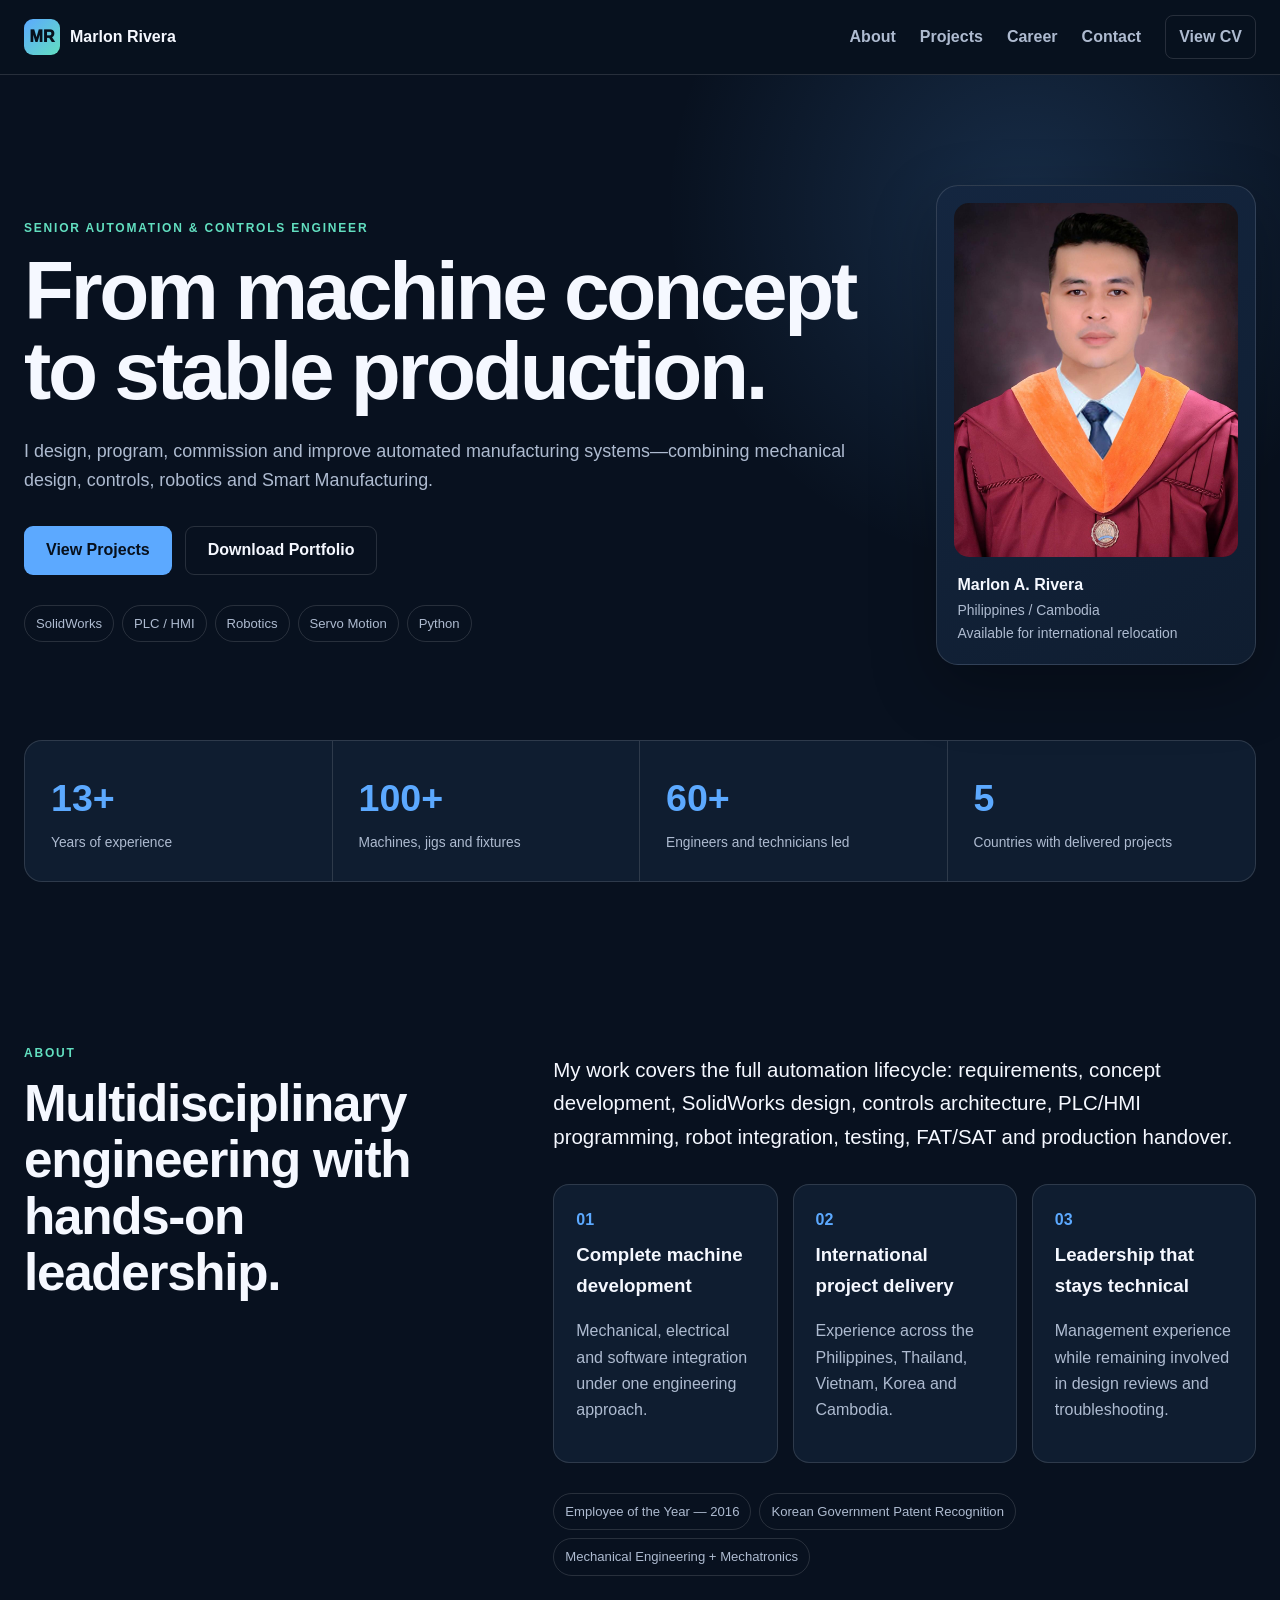
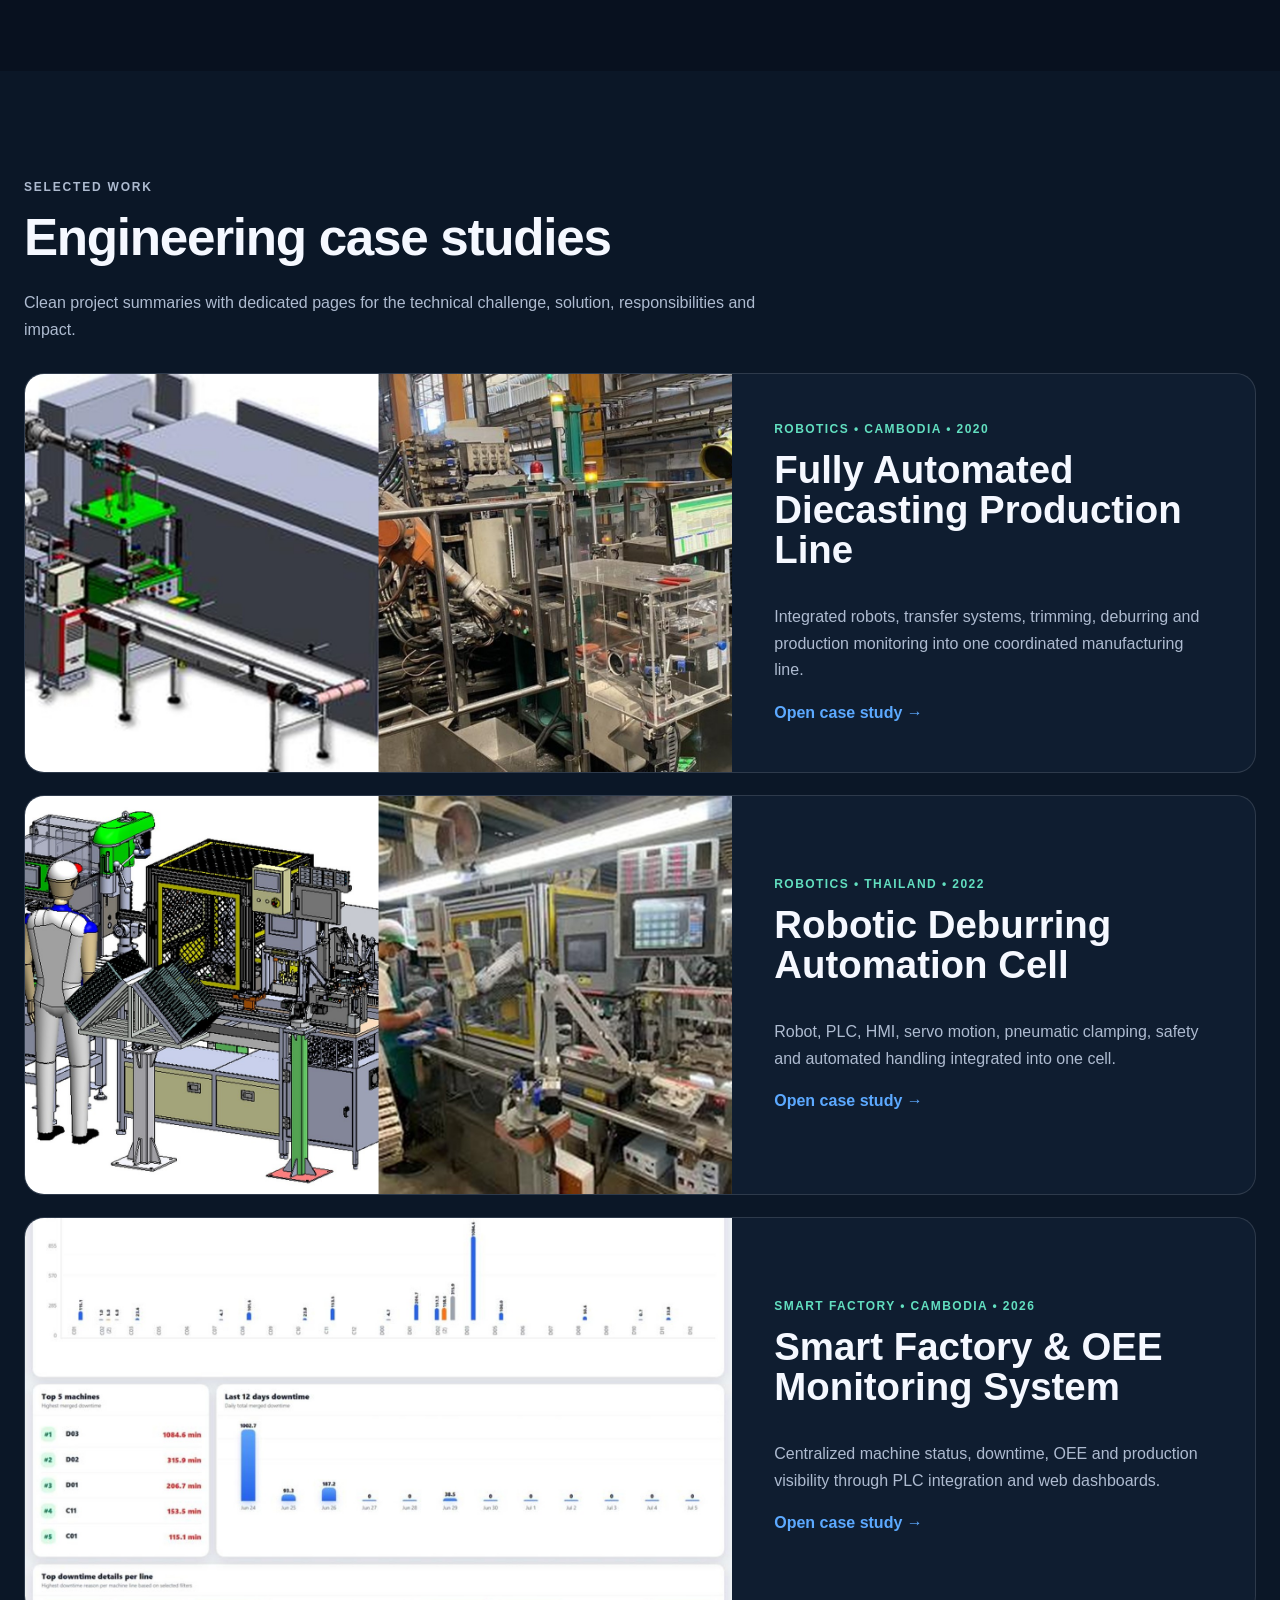
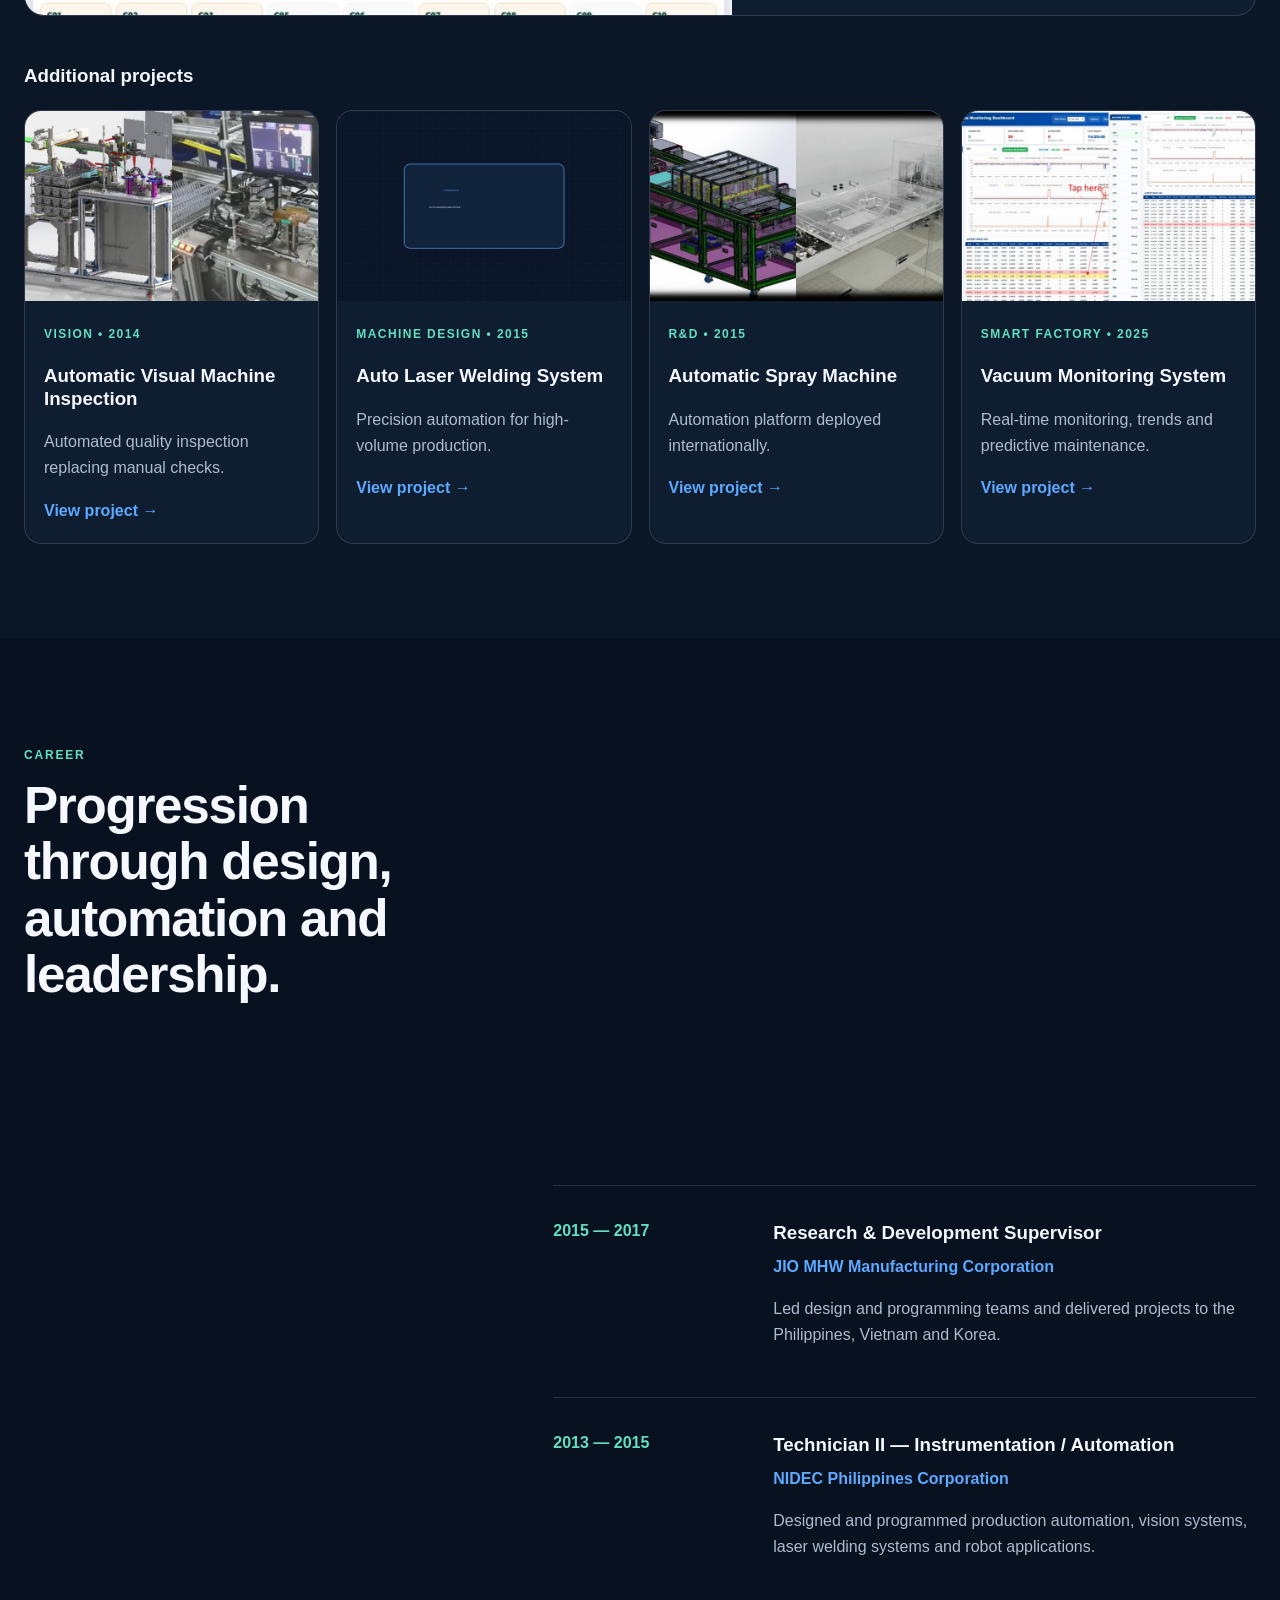
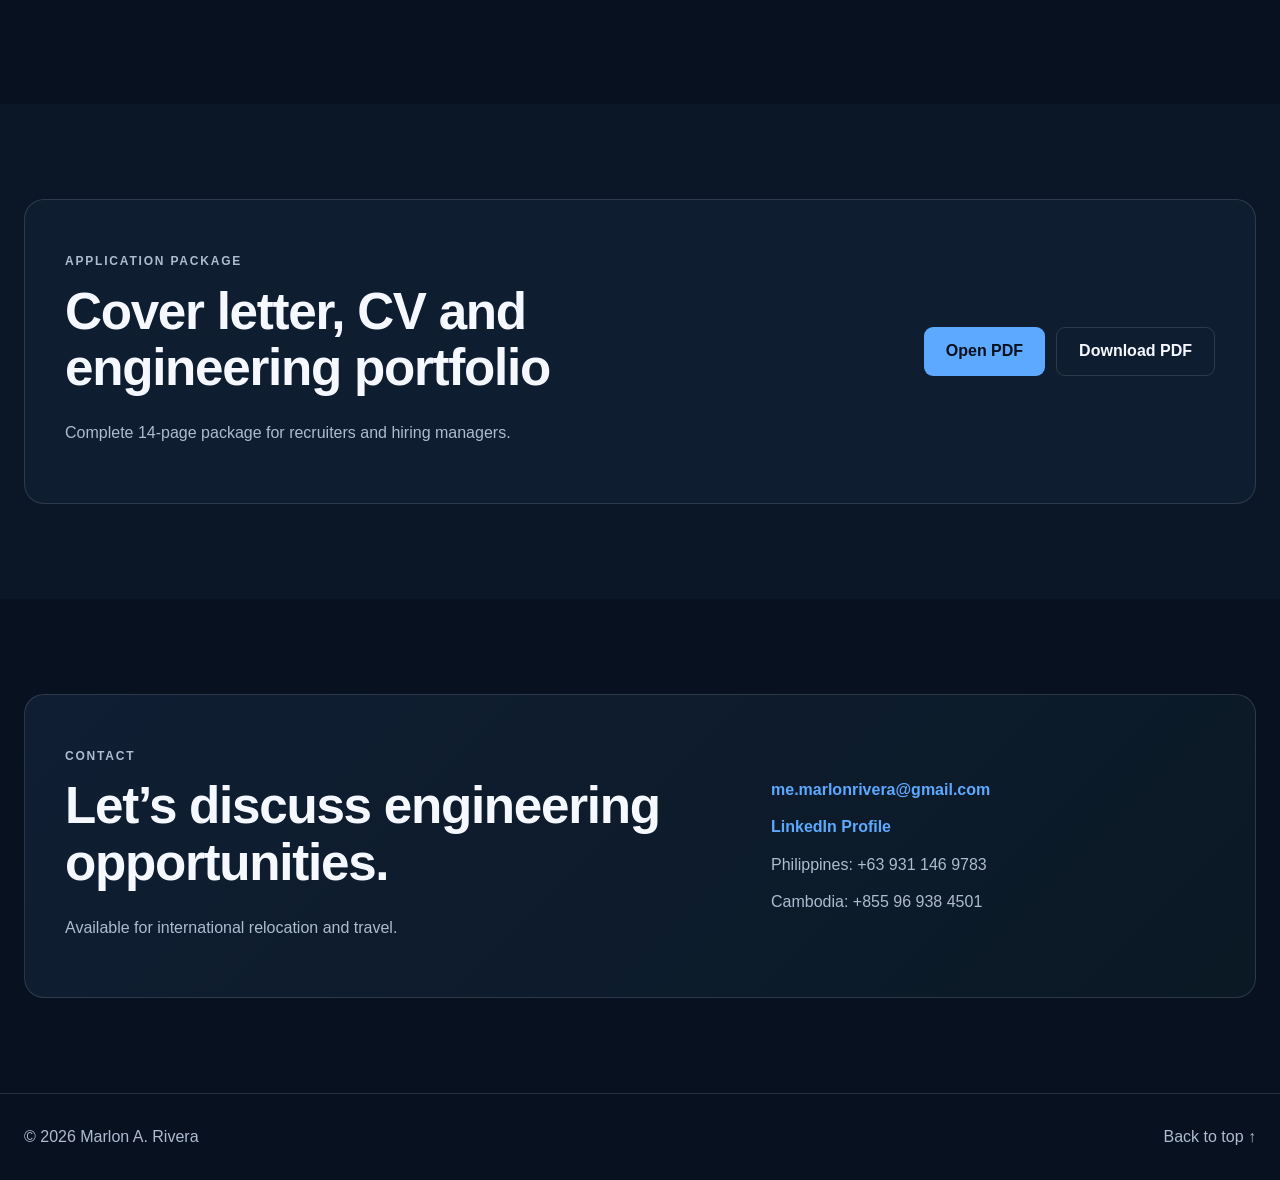
==== commit 35e756cc: "Publish refined portfolio Version 5" ====
--- a/index.html
+++ b/index.html
@@ -1,20 +1,14 @@
 <!doctype html>
 <html lang="en">
 <head>
-  <meta charset="UTF-8">
-  <meta name="viewport" content="width=device-width, initial-scale=1.0">
-  <meta name="theme-color" content="#07101d">
-  <meta name="description" content="Marlon A. Rivera — Senior Automation & Controls Engineer specializing in machine design, PLC/HMI programming, robotics and Smart Manufacturing.">
-  <meta property="og:type" content="website">
-  <meta property="og:url" content="https://marlonrivera-automationengineer.github.io/">
-  <meta property="og:title" content="Marlon A. Rivera | Engineering Portfolio">
-  <meta property="og:description" content="13+ years in machine design, automation programming, robotics, motion control and Smart Manufacturing.">
-  <meta property="og:image" content="https://marlonrivera-automationengineer.github.io/assets/images/portfolio-page-11.jpg">
-  <link rel="canonical" href="https://marlonrivera-automationengineer.github.io/">
-  <link rel="icon" type="image/png" href="assets/favicon.png">
-  <title>Marlon A. Rivera | Engineering Portfolio</title>
-  <link rel="stylesheet" href="styles.css">
-  <script>document.documentElement.classList.add("js")</script>
+<meta charset="UTF-8">
+<meta name="viewport" content="width=device-width, initial-scale=1.0">
+<meta name="theme-color" content="#07101d">
+<meta name="description" content="Marlon A. Rivera — Senior Automation & Controls Engineer specializing in machine design, robotics, PLC/HMI programming and Smart Manufacturing.">
+<link rel="icon" type="image/png" href="assets/favicon.png">
+<title>Marlon A. Rivera | Engineering Portfolio</title>
+<link rel="stylesheet" href="styles.css">
+<script>document.documentElement.classList.add("js")</script>
 </head>
 <body>
 <div class="progress-bar" id="progress-bar"></div>
@@ -28,48 +22,36 @@
       <a href="#projects">Projects</a>
       <a href="#career">Career</a>
       <a href="#contact">Contact</a>
-      <a class="nav-cta" href="assets/Marlon_Rivera_CL_CV_Engineering_Portfolio.pdf" target="_blank">View CV</a>
-      <button class="theme-toggle" aria-label="Toggle light and dark theme">◐</button>
+      <a class="nav-button" href="assets/Marlon_Rivera_CL_CV_Engineering_Portfolio.pdf" target="_blank">View CV</a>
     </div>
   </nav>
 </header>
 
 <main>
 <section id="home" class="hero">
-  <div class="hero-art"></div>
-  <div class="shell hero-layout">
+  <div class="shell hero-grid">
     <div class="hero-copy reveal">
       <p class="eyebrow">Senior Automation & Controls Engineer</p>
-      <h1>I design and deliver<br><span>complete automation systems.</span></h1>
-      <p class="lead">
-        Mechanical design, PLC/HMI programming, robotics, servo motion, vision systems,
-        commissioning and Smart Manufacturing—developed through more than 13 years of
-        international engineering experience.
-      </p>
+      <h1>From machine concept<br>to stable production.</h1>
+      <p class="lead">I design, program, commission and improve automated manufacturing systems—combining mechanical design, controls, robotics and Smart Manufacturing.</p>
       <div class="hero-actions">
-        <a class="button primary" href="#projects">View Featured Projects</a>
-        <a class="button ghost" href="assets/Marlon_Rivera_CL_CV_Engineering_Portfolio.pdf" target="_blank">Download Portfolio</a>
+        <a class="button primary" href="#projects">View Projects</a>
+        <a class="button secondary" href="assets/Marlon_Rivera_CL_CV_Engineering_Portfolio.pdf" target="_blank">Download Portfolio</a>
       </div>
-      <div class="hero-proof">
-        <span>SolidWorks</span><span>PLC / HMI</span><span>Robotics</span>
-        <span>Servo Motion</span><span>Python</span><span>FAT / SAT</span>
+      <div class="proof-row">
+        <span>SolidWorks</span><span>PLC / HMI</span><span>Robotics</span><span>Servo Motion</span><span>Python</span>
       </div>
     </div>
-
     <aside class="profile-card reveal">
       <img src="assets/images/profile.jpeg" alt="Marlon A. Rivera">
-      <div>
-        <strong>Marlon A. Rivera</strong>
-        <span>Philippines / Cambodia</span>
-        <span>Available for international relocation</span>
-      </div>
+      <div><strong>Marlon A. Rivera</strong><span>Philippines / Cambodia</span><span>Available for international relocation</span></div>
     </aside>
   </div>
 </section>
 
-<section class="numbers">
-  <div class="shell number-grid">
-    <article><strong class="counter" data-target="13">0</strong><span>Years of international experience</span></article>
+<section class="stats">
+  <div class="shell stat-grid">
+    <article><strong class="counter" data-target="13">0</strong><span>Years of experience</span></article>
     <article><strong class="counter" data-target="100">0</strong><span>Machines, jigs and fixtures</span></article>
     <article><strong class="counter" data-target="60">0</strong><span>Engineers and technicians led</span></article>
     <article><strong class="counter no-plus" data-target="5">0</strong><span>Countries with delivered projects</span></article>
@@ -77,151 +59,79 @@
 </section>
 
 <section id="about" class="section">
-  <div class="shell about-layout">
-    <div class="section-title reveal">
-      <p class="eyebrow">Profile</p>
-      <h2>From concept development to stable production.</h2>
-    </div>
+  <div class="shell split">
+    <div class="section-title reveal"><p class="eyebrow">About</p><h2>Multidisciplinary engineering with hands-on leadership.</h2></div>
     <div class="about-copy reveal">
-      <p class="intro">
-        I combine mechanical design, controls engineering, robotics and manufacturing
-        leadership to deliver automation projects through their complete lifecycle.
-      </p>
-      <p>
-        My work covers requirement analysis, machine concepts, SolidWorks design, component
-        selection, BOM preparation, electrical integration, PLC/HMI programming, testing,
-        commissioning, qualification and production handover.
-      </p>
-      <div class="strength-row">
-        <article><b>01</b><h3>Machine Builder</h3><p>Complete engineering ownership instead of one isolated discipline.</p></article>
-        <article><b>02</b><h3>Hands-on Leader</h3><p>Leadership experience while remaining directly involved in engineering execution.</p></article>
-        <article><b>03</b><h3>International Delivery</h3><p>Projects implemented across the Philippines, Thailand, Vietnam, Korea and Cambodia.</p></article>
+      <p class="intro">My work covers the full automation lifecycle: requirements, concept development, SolidWorks design, controls architecture, PLC/HMI programming, robot integration, testing, FAT/SAT and production handover.</p>
+      <div class="value-grid">
+        <article><b>01</b><h3>Complete machine development</h3><p>Mechanical, electrical and software integration under one engineering approach.</p></article>
+        <article><b>02</b><h3>International project delivery</h3><p>Experience across the Philippines, Thailand, Vietnam, Korea and Cambodia.</p></article>
+        <article><b>03</b><h3>Leadership that stays technical</h3><p>Management experience while remaining involved in design reviews and troubleshooting.</p></article>
       </div>
-      <div class="recognition">
-        <span>Employee of the Year — 2016</span>
-        <span>Korean Government Patent Recognition</span>
-        <span>Mechanical Engineering + Mechatronics</span>
-      </div>
+      <div class="recognition"><span>Employee of the Year — 2016</span><span>Korean Government Patent Recognition</span><span>Mechanical Engineering + Mechatronics</span></div>
     </div>
   </div>
 </section>
 
-<section id="projects" class="section projects-section">
+<section id="projects" class="section project-section">
   <div class="shell">
-    <div class="section-heading reveal">
-      <p class="eyebrow">Featured Work</p>
-      <h2>Engineering case studies</h2>
-      <p>Selected projects showing the challenge, design approach, technologies, responsibilities and results.</p>
-    </div>
+    <div class="section-heading reveal"><p class="eyebrow">Selected Work</p><h2>Engineering case studies</h2><p>Clean project summaries with dedicated pages for the technical challenge, solution, responsibilities and impact.</p></div>
 
-    <div class="featured-stack">
-      <a class="feature-project reveal" href="projects/automated-diecasting-line.html">
-        <img src="assets/images/project-11-cover.jpg" alt="Fully Automated Diecasting Production Line">
-        <div class="feature-overlay">
-          <span>Robotics • Cambodia • 2020</span>
-          <h3>Fully Automated Diecasting Production Line</h3>
-          <p>Integrated robots, transfer systems, trimming, deburring and production monitoring into one coordinated line.</p>
-          <b>Open case study →</b>
-        </div>
+    <div class="featured-list">
+      <a class="feature-card reveal" href="projects/automated-diecasting-line.html">
+        <img src="assets/covers/diecast.jpg" alt="Fully Automated Diecasting Production Line">
+        <div><span>Robotics • Cambodia • 2020</span><h3>Fully Automated Diecasting Production Line</h3><p>Integrated robots, transfer systems, trimming, deburring and production monitoring into one coordinated manufacturing line.</p><b>Open case study →</b></div>
       </a>
 
-      <a class="feature-project reverse reveal" href="projects/robotic-deburring-cell.html">
-        <img src="assets/images/project-12-cover.jpg" alt="Robotic Deburring Automation Cell">
-        <div class="feature-overlay">
-          <span>Robotics • Thailand • 2022</span>
-          <h3>Robotic Deburring Automation Cell</h3>
-          <p>Nachi robot, PLC, HMI, servo motion, pneumatic clamping, safety and automated handling.</p>
-          <b>Open case study →</b>
-        </div>
+      <a class="feature-card reveal" href="projects/robotic-deburring-cell.html">
+        <img src="assets/covers/deburring.jpg" alt="Robotic Deburring Automation Cell">
+        <div><span>Robotics • Thailand • 2022</span><h3>Robotic Deburring Automation Cell</h3><p>Robot, PLC, HMI, servo motion, pneumatic clamping, safety and automated handling integrated into one cell.</p><b>Open case study →</b></div>
       </a>
 
-      <a class="feature-project reveal" href="projects/smart-factory-oee.html">
-        <img src="assets/images/project-14-cover.jpg" alt="Smart Factory and OEE Monitoring System">
-        <div class="feature-overlay">
-          <span>Smart Factory • Cambodia • 2026</span>
-          <h3>Smart Factory & OEE Monitoring System</h3>
-          <p>Centralized machine status, downtime history, production visibility and OEE analytics.</p>
-          <b>Open case study →</b>
-        </div>
+      <a class="feature-card reveal" href="projects/smart-factory-oee.html">
+        <img src="assets/covers/oee.jpg" alt="Smart Factory and OEE Monitoring System">
+        <div><span>Smart Factory • Cambodia • 2026</span><h3>Smart Factory & OEE Monitoring System</h3><p>Centralized machine status, downtime, OEE and production visibility through PLC integration and web dashboards.</p><b>Open case study →</b></div>
       </a>
     </div>
 
-    <h3 class="more-title reveal">More selected projects</h3>
+    <h3 class="subheading reveal">Additional projects</h3>
     <div class="project-grid">
-      <a class="project-card reveal" href="projects/automatic-visual-inspection.html">
-        <img src="assets/images/project-8-cover.jpg" alt="Automatic Visual Machine Inspection">
-        <div><span>Vision • 2014</span><h3>Automatic Visual Machine Inspection</h3><p>Automated quality inspection replacing manual checks.</p><b>View project →</b></div>
-      </a>
-      <a class="project-card reveal" href="projects/auto-laser-welding.html">
-        <img src="assets/images/project-9-cover.jpg" alt="Auto Laser Welding System">
-        <div><span>Machine Design • 2015</span><h3>Auto Laser Welding System</h3><p>Precision automation for high-volume production.</p><b>View project →</b></div>
-      </a>
-      <a class="project-card reveal" href="projects/automatic-spray-machine.html">
-        <img src="assets/images/project-10-cover.jpg" alt="Automatic Spray Machine">
-        <div><span>R&D • 2015</span><h3>Automatic Spray Machine</h3><p>Internationally deployed automation platform.</p><b>View project →</b></div>
-      </a>
-      <a class="project-card reveal" href="projects/vacuum-monitoring.html">
-        <img src="assets/images/project-13-cover.jpg" alt="Vacuum Monitoring System">
-        <div><span>Smart Factory • 2025</span><h3>Vacuum Monitoring System</h3><p>Real-time monitoring, trends and predictive maintenance.</p><b>View project →</b></div>
-      </a>
+      <a class="project-card reveal" href="projects/automatic-visual-inspection.html"><img src="assets/covers/avmi.jpg" alt="Automatic Visual Inspection"><div><span>Vision • 2014</span><h3>Automatic Visual Machine Inspection</h3><p>Automated quality inspection replacing manual checks.</p><b>View project →</b></div></a>
+      <a class="project-card reveal" href="projects/auto-laser-welding.html"><img src="assets/covers/laser.jpg" alt="Auto Laser Welding System"><div><span>Machine Design • 2015</span><h3>Auto Laser Welding System</h3><p>Precision automation for high-volume production.</p><b>View project →</b></div></a>
+      <a class="project-card reveal" href="projects/automatic-spray-machine.html"><img src="assets/covers/spray.jpg" alt="Automatic Spray Machine"><div><span>R&D • 2015</span><h3>Automatic Spray Machine</h3><p>Automation platform deployed internationally.</p><b>View project →</b></div></a>
+      <a class="project-card reveal" href="projects/vacuum-monitoring.html"><img src="assets/covers/vacuum.jpg" alt="Vacuum Monitoring System"><div><span>Smart Factory • 2025</span><h3>Vacuum Monitoring System</h3><p>Real-time monitoring, trends and predictive maintenance.</p><b>View project →</b></div></a>
     </div>
   </div>
 </section>
 
 <section id="career" class="section">
-  <div class="shell career-layout">
-    <div class="section-title reveal">
-      <p class="eyebrow">Career</p>
-      <h2>Progression built through hands-on engineering.</h2>
-    </div>
+  <div class="shell split">
+    <div class="section-title reveal"><p class="eyebrow">Career</p><h2>Progression through design, automation and leadership.</h2></div>
     <div class="timeline">
-      <article class="reveal"><time>2018 — Present</time><div><h3>Assistant Manager — Automation & Maintenance</h3><h4>NIDEC SC WADO Cambodia</h4><p>Lead automation, machine design, maintenance and Smart Factory initiatives supporting more than 100 production lines and approximately 60 engineers and technicians.</p></div></article>
-      <article class="reveal"><time>2017 — 2018</time><div><h3>Automation Engineer</h3><h4>Nissho Seiko Thailand</h4><p>Delivered machines through mechanical design, controls integration, programming, assembly, installation, qualification and production support.</p></div></article>
-      <article class="reveal"><time>2015 — 2017</time><div><h3>Research & Development Supervisor</h3><h4>JIO MHW Manufacturing Corporation</h4><p>Led design and programming teams and delivered international projects to the Philippines, Vietnam and Korea.</p></div></article>
+      <article class="reveal"><time>2018 — Present</time><div><h3>Assistant Manager — Automation & Maintenance</h3><h4>NIDEC SC WADO Cambodia</h4><p>Lead automation, machine design, maintenance and Smart Factory initiatives supporting 100+ production lines and approximately 60 engineers and technicians.</p></div></article>
+      <article class="reveal"><time>2017 — 2018</time><div><h3>Automation Engineer</h3><h4>Nissho Seiko Thailand</h4><p>Complete machine delivery from design and controls integration through installation, qualification and production support.</p></div></article>
+      <article class="reveal"><time>2015 — 2017</time><div><h3>Research & Development Supervisor</h3><h4>JIO MHW Manufacturing Corporation</h4><p>Led design and programming teams and delivered projects to the Philippines, Vietnam and Korea.</p></div></article>
       <article class="reveal"><time>2013 — 2015</time><div><h3>Technician II — Instrumentation / Automation</h3><h4>NIDEC Philippines Corporation</h4><p>Designed and programmed production automation, vision systems, laser welding systems and robot applications.</p></div></article>
     </div>
   </div>
 </section>
 
 <section class="section document-section">
-  <div class="shell document-panel reveal">
-    <div>
-      <p class="eyebrow">Application Package</p>
-      <h2>Cover letter, CV and engineering portfolio</h2>
-      <p>Complete 14-page package prepared for recruiters and hiring managers.</p>
-    </div>
-    <div>
-      <a class="button primary" href="assets/Marlon_Rivera_CL_CV_Engineering_Portfolio.pdf" target="_blank">Open PDF</a>
-      <a class="button ghost" href="assets/Marlon_Rivera_CL_CV_Engineering_Portfolio.pdf" download>Download PDF</a>
-    </div>
+  <div class="shell document-card reveal">
+    <div><p class="eyebrow">Application Package</p><h2>Cover letter, CV and engineering portfolio</h2><p>Complete 14-page package for recruiters and hiring managers.</p></div>
+    <div><a class="button primary" href="assets/Marlon_Rivera_CL_CV_Engineering_Portfolio.pdf" target="_blank">Open PDF</a><a class="button secondary" href="assets/Marlon_Rivera_CL_CV_Engineering_Portfolio.pdf" download>Download PDF</a></div>
   </div>
 </section>
 
 <section id="contact" class="section">
-  <div class="shell contact-panel reveal">
-    <div>
-      <p class="eyebrow">Contact</p>
-      <h2>Let’s discuss engineering opportunities.</h2>
-      <p>Available for international relocation and travel.</p>
-    </div>
-    <div class="contact-list">
-      <a href="mailto:me.marlonrivera@gmail.com">me.marlonrivera@gmail.com</a>
-      <a href="https://www.linkedin.com/in/marlon-rivera-49220612a" target="_blank">LinkedIn Profile</a>
-      <span>Philippines: +63 931 146 9783</span>
-      <span>Cambodia: +855 96 938 4501</span>
-    </div>
+  <div class="shell contact-card reveal">
+    <div><p class="eyebrow">Contact</p><h2>Let’s discuss engineering opportunities.</h2><p>Available for international relocation and travel.</p></div>
+    <div class="contact-list"><a href="mailto:me.marlonrivera@gmail.com">me.marlonrivera@gmail.com</a><a href="https://www.linkedin.com/in/marlon-rivera-49220612a" target="_blank">LinkedIn Profile</a><span>Philippines: +63 931 146 9783</span><span>Cambodia: +855 96 938 4501</span></div>
   </div>
 </section>
 </main>
 
-<footer>
-  <div class="shell footer-row">
-    <p>© <span id="year"></span> Marlon A. Rivera</p>
-    <a href="#home">Back to top ↑</a>
-  </div>
-</footer>
-
-<a class="floating-contact" href="mailto:me.marlonrivera@gmail.com">✉ <span>Contact</span></a>
+<footer><div class="shell footer-row"><p>© <span id="year"></span> Marlon A. Rivera</p><a href="#home">Back to top ↑</a></div></footer>
 <script src="script.js"></script>
 </body>
 </html>
--- a/styles.css
+++ b/styles.css
@@ -1,19 +1 @@
-*{box-sizing:border-box}
-:root{--bg:#07101d;--surface:#0d1a2b;--surface2:#12243b;--text:#f6f8fc;--muted:#a9b7c9;--line:rgba(255,255,255,.13);--blue:#5ba9ff;--cyan:#62e0c0;--max:1320px;--shadow:0 25px 80px rgba(0,0,0,.3)}
-html.light{--bg:#f4f7fb;--surface:#fff;--surface2:#eaf1f9;--text:#0b1728;--muted:#536176;--line:rgba(11,23,40,.14);--shadow:0 18px 55px rgba(25,50,80,.13)}
-html{scroll-behavior:smooth}body{margin:0;background:var(--bg);color:var(--text);font-family:Inter,"Segoe UI",Arial,sans-serif;line-height:1.65;transition:.25s}a{color:inherit}.shell{width:min(calc(100% - 64px),var(--max));margin:auto}
-.progress-bar{position:fixed;top:0;left:0;height:3px;width:0;background:linear-gradient(90deg,var(--blue),var(--cyan));z-index:300}
-.site-header{position:sticky;top:0;z-index:100;background:color-mix(in srgb,var(--bg) 90%,transparent);backdrop-filter:blur(16px);border-bottom:1px solid var(--line)}
-.nav{height:76px;display:flex;align-items:center;justify-content:space-between}.brand{display:flex;align-items:center;gap:11px;text-decoration:none}.brand span{width:38px;height:38px;display:grid;place-items:center;border-radius:10px;background:linear-gradient(135deg,var(--blue),var(--cyan));color:#06101c;font-weight:950}.nav-links{display:flex;align-items:center;gap:25px}.nav-links a{text-decoration:none;color:var(--muted);font-weight:750}.nav-links a:hover{color:var(--text)}.nav-cta{padding:8px 13px;border:1px solid var(--line);border-radius:9px}.menu-button,.theme-toggle{border:0;background:none;color:var(--text);font-size:1.3rem;cursor:pointer}.menu-button{display:none}
-.hero{min-height:calc(100vh - 76px);display:grid;align-items:center;position:relative;overflow:hidden;padding:90px 0}.hero-art{position:absolute;inset:0;background:radial-gradient(circle at 80% 20%,rgba(91,169,255,.20),transparent 31%),linear-gradient(rgba(255,255,255,.035) 1px,transparent 1px),linear-gradient(90deg,rgba(255,255,255,.035) 1px,transparent 1px);background-size:auto,58px 58px,58px 58px;mask-image:linear-gradient(to bottom,black,transparent 94%)}.hero-layout{position:relative;display:grid;grid-template-columns:1.45fr .55fr;gap:80px;align-items:center}.eyebrow{text-transform:uppercase;letter-spacing:.16em;font-size:.76rem;font-weight:900;color:var(--cyan)}h1{font-size:clamp(3.7rem,7.6vw,7.1rem);line-height:.95;margin:12px 0 28px;letter-spacing:-.045em}.hero h1 span{color:var(--blue)}.lead{font-size:1.17rem;color:var(--muted);max-width:850px}.hero-actions{display:flex;gap:14px;flex-wrap:wrap;margin:32px 0}.button{display:inline-flex;align-items:center;justify-content:center;min-height:50px;padding:0 23px;border-radius:10px;text-decoration:none;font-weight:900}.primary{background:var(--blue);color:#07101d}.ghost{border:1px solid var(--line)}.hero-proof,.recognition{display:flex;gap:9px;flex-wrap:wrap}.hero-proof span,.recognition span{padding:7px 11px;border:1px solid var(--line);border-radius:999px;color:var(--muted);font-size:.82rem}.profile-card{max-width:380px;padding:18px;border:1px solid var(--line);border-radius:25px;background:linear-gradient(145deg,var(--surface2),var(--surface));box-shadow:var(--shadow)}.profile-card img{width:100%;aspect-ratio:4/5;object-fit:cover;border-radius:17px;display:block}.profile-card>div{display:flex;flex-direction:column;padding:17px 4px 3px}.profile-card span{color:var(--muted);font-size:.9rem}
-.numbers{padding:0 0 65px}.number-grid{display:grid;grid-template-columns:repeat(4,1fr);border:1px solid var(--line);border-radius:20px;background:var(--surface);overflow:hidden}.number-grid article{padding:30px;border-right:1px solid var(--line)}.number-grid article:last-child{border:0}.number-grid strong{display:block;font-size:2.6rem;color:var(--blue)}.number-grid strong:not(.no-plus):after{content:"+"}.number-grid span{color:var(--muted)}
-.section{padding:110px 0}.about-layout,.career-layout{display:grid;grid-template-columns:.78fr 1.22fr;gap:90px}.section-title{align-self:start;position:sticky;top:120px}.section h2{font-size:clamp(2.2rem,4.5vw,4rem);line-height:1.08;margin:10px 0 26px;letter-spacing:-.03em}.intro{font-size:1.4rem}.about-copy>p:not(.intro),.strength-row p,.section-heading p,.timeline p,.document-panel p,.contact-panel p{color:var(--muted)}.strength-row{display:grid;grid-template-columns:repeat(3,1fr);gap:16px;margin:32px 0}.strength-row article{padding:23px;border:1px solid var(--line);border-radius:18px;background:var(--surface)}.strength-row b{color:var(--blue)}.strength-row h3{margin:7px 0}.recognition{margin-top:24px}
-.projects-section{background:color-mix(in srgb,var(--surface) 68%,var(--bg))}.section-heading{max-width:850px;margin-bottom:38px}.featured-stack{display:flex;flex-direction:column;gap:28px}.feature-project{position:relative;min-height:480px;border:1px solid var(--line);border-radius:25px;overflow:hidden;text-decoration:none;background:var(--surface);box-shadow:var(--shadow)}.feature-project img{position:absolute;inset:0;width:100%;height:100%;object-fit:cover;object-position:left center}.feature-project:after{content:"";position:absolute;inset:0;background:linear-gradient(90deg,rgba(7,16,29,.97) 0%,rgba(7,16,29,.88) 38%,rgba(7,16,29,.22) 75%)}.feature-project.reverse:after{background:linear-gradient(270deg,rgba(7,16,29,.97) 0%,rgba(7,16,29,.88) 38%,rgba(7,16,29,.22) 75%)}.feature-overlay{position:relative;z-index:2;width:min(590px,55%);padding:65px}.feature-project.reverse .feature-overlay{margin-left:auto}.feature-overlay span,.project-card span{color:var(--cyan);font-weight:900;text-transform:uppercase;letter-spacing:.12em;font-size:.75rem}.feature-overlay h3{font-size:clamp(2rem,4vw,3.7rem);line-height:1.04;margin:10px 0 20px}.feature-overlay p{color:#c8d3e1;font-size:1.05rem}.feature-overlay b,.project-card b{color:var(--blue)}.more-title{font-size:1.5rem;margin:55px 0 20px}.project-grid{display:grid;grid-template-columns:repeat(4,1fr);gap:18px}.project-card{display:block;text-decoration:none;border:1px solid var(--line);border-radius:19px;overflow:hidden;background:var(--surface);transition:.28s}.project-card:hover{transform:translateY(-6px);box-shadow:var(--shadow)}.project-card img{width:100%;height:230px;object-fit:cover;object-position:left center;display:block}.project-card>div{padding:21px}.project-card h3{line-height:1.2}.project-card p{color:var(--muted)}
-.timeline article{display:grid;grid-template-columns:190px 1fr;gap:40px;padding:36px 0;border-top:1px solid var(--line)}.timeline time{color:var(--cyan);font-weight:900}.timeline h3{margin:0}.timeline h4{color:var(--blue);margin:5px 0 11px}
-.document-section{background:color-mix(in srgb,var(--surface) 68%,var(--bg))}.document-panel,.contact-panel{display:grid;grid-template-columns:1.2fr .8fr;gap:45px;align-items:center;padding:44px;border:1px solid var(--line);border-radius:24px;background:var(--surface)}.document-panel>div:last-child{display:flex;gap:12px;justify-content:flex-end;flex-wrap:wrap}.contact-panel{background:linear-gradient(135deg,color-mix(in srgb,var(--blue) 9%,var(--surface)),color-mix(in srgb,var(--cyan) 4%,var(--surface)))}.contact-list{display:flex;flex-direction:column;gap:12px}.contact-list a{color:var(--blue);font-weight:850;text-decoration:none}.contact-list span{color:var(--muted)}
-footer{border-top:1px solid var(--line)}.footer-row{min-height:90px;display:flex;align-items:center;justify-content:space-between;color:var(--muted)}.footer-row a{text-decoration:none}.floating-contact{position:fixed;right:22px;bottom:22px;z-index:90;display:flex;align-items:center;gap:8px;padding:11px 15px;border-radius:999px;background:var(--blue);color:#06101c;text-decoration:none;font-weight:900;box-shadow:0 14px 35px rgba(0,0,0,.3)}.reveal{opacity:0;transform:translateY(24px);transition:opacity .7s,transform .7s}.reveal.visible{opacity:1;transform:none}
-/* Keep case-study pages readable */
-.case-hero{padding:90px 0 50px}.case-hero h1{font-size:clamp(3rem,6vw,5.8rem);max-width:1000px}.case-lead{font-size:1.12rem;color:var(--muted);max-width:850px}.back-link{color:var(--blue);text-decoration:none;font-weight:850}.tech-row{display:flex;gap:8px;flex-wrap:wrap}.tech-row span{padding:7px 11px;border:1px solid var(--line);border-radius:999px;color:var(--muted)}.case-actions{margin:22px 0}.print-case{cursor:pointer;background:transparent;color:var(--text)}.case-image-section .shell,.case-image-section .container{border:1px solid var(--line);border-radius:22px;overflow:hidden}.case-image-section img{width:100%;display:block}.case-grid{display:grid;grid-template-columns:220px 1fr;gap:65px}.case-index{position:sticky;top:110px;align-self:start;display:flex;flex-direction:column;border-left:1px solid var(--line)}.case-index a{padding:8px 0 8px 17px;color:var(--muted);text-decoration:none}.case-content{max-width:800px}.case-content section{padding-bottom:55px;margin-bottom:55px;border-bottom:1px solid var(--line)}.case-content p,.case-content li{color:var(--muted)}.impact-list{display:grid;grid-template-columns:repeat(2,1fr);gap:10px;list-style:none;padding:0}.impact-list li{padding:15px;border:1px solid var(--line);border-radius:12px;background:var(--surface)}.case-cta{padding:30px;border:1px solid var(--line);border-radius:18px;background:var(--surface)}.case-pagination{display:grid;grid-template-columns:1fr auto 1fr;gap:12px;margin-top:40px}.case-pagination a{text-decoration:none;color:var(--blue);font-weight:850}.case-pagination a:last-child{text-align:right}
-@media(max-width:1050px){.hero-layout,.about-layout,.career-layout,.document-panel,.contact-panel,.case-grid{grid-template-columns:1fr}.profile-card{max-width:380px}.section-title,.case-index{position:static}.strength-row{grid-template-columns:1fr}.project-grid{grid-template-columns:repeat(2,1fr)}.feature-overlay,.feature-project.reverse .feature-overlay{width:72%;margin:0}.number-grid{grid-template-columns:repeat(2,1fr)}.number-grid article:nth-child(2){border-right:0}.number-grid article:nth-child(-n+2){border-bottom:1px solid var(--line)}.nav-links{display:none;position:absolute;left:0;right:0;top:76px;flex-direction:column;align-items:flex-start;padding:22px;background:var(--bg);border-bottom:1px solid var(--line)}.nav-links.open{display:flex}.menu-button{display:block}.document-panel>div:last-child{justify-content:flex-start}}
-@media(max-width:650px){.shell{width:min(calc(100% - 28px),var(--max))}.hero{min-height:auto;padding-top:65px}.section{padding:75px 0}h1{font-size:clamp(3rem,14vw,4.8rem)}.number-grid{grid-template-columns:1fr}.number-grid article{border-right:0;border-bottom:1px solid var(--line)}.feature-project{min-height:560px}.feature-project:after,.feature-project.reverse:after{background:linear-gradient(0deg,rgba(7,16,29,.98),rgba(7,16,29,.25))}.feature-overlay,.feature-project.reverse .feature-overlay{width:100%;padding:34px;position:absolute;bottom:0}.project-grid{grid-template-columns:1fr}.timeline article{grid-template-columns:1fr;gap:8px}.floating-contact span{display:none}.floating-contact{width:48px;height:48px;justify-content:center;padding:0}.footer-row{flex-direction:column;justify-content:center;text-align:center}.case-pagination{grid-template-columns:1fr;text-align:center}.case-pagination a:last-child{text-align:center}}
-@media(prefers-reduced-motion:reduce){*{animation:none!important;scroll-behavior:auto!important}.reveal{opacity:1;transform:none}}
+*{box-sizing:border-box}:root{--bg:#08111f;--surface:#0f1d30;--surface2:#142640;--text:#f5f8ff;--muted:#aebbd0;--line:rgba(255,255,255,.13);--blue:#5ca9ff;--cyan:#62dfc0;--max:1240px;--shadow:0 22px 65px rgba(0,0,0,.28)}html{scroll-behavior:smooth}body{margin:0;background:var(--bg);color:var(--text);font-family:Inter,'Segoe UI',Arial,sans-serif;line-height:1.65}a{color:inherit}.shell{width:min(calc(100% - 48px),var(--max));margin:auto}.progress-bar{position:fixed;top:0;left:0;height:3px;width:0;background:linear-gradient(90deg,var(--blue),var(--cyan));z-index:200}.site-header{position:sticky;top:0;z-index:100;background:rgba(8,17,31,.94);backdrop-filter:blur(14px);border-bottom:1px solid var(--line)}.nav{height:74px;display:flex;align-items:center;justify-content:space-between}.brand{display:flex;align-items:center;gap:10px;text-decoration:none}.brand span{width:36px;height:36px;display:grid;place-items:center;border-radius:9px;background:linear-gradient(135deg,var(--blue),var(--cyan));color:#07101c;font-weight:950}.nav-links{display:flex;align-items:center;gap:24px}.nav-links a{text-decoration:none;color:var(--muted);font-weight:750}.nav-links a:hover{color:var(--text)}.nav-button{padding:8px 13px;border:1px solid var(--line);border-radius:8px}.menu-button{display:none;border:0;background:none;color:var(--text);font-size:1.5rem}.hero{padding:110px 0 75px;background:radial-gradient(circle at 80% 20%,rgba(92,169,255,.18),transparent 31%)}.hero-grid{display:grid;grid-template-columns:1.45fr .55fr;gap:70px;align-items:center}.eyebrow{text-transform:uppercase;letter-spacing:.15em;font-size:.75rem;font-weight:900;color:var(--cyan)}h1{font-size:clamp(3.4rem,6.4vw,6.3rem);line-height:.98;margin:12px 0 25px;letter-spacing:-.04em}.lead{font-size:1.12rem;color:var(--muted);max-width:830px}.hero-actions{display:flex;gap:13px;flex-wrap:wrap;margin:30px 0}.button{display:inline-flex;align-items:center;justify-content:center;min-height:49px;padding:0 22px;border-radius:9px;text-decoration:none;font-weight:900}.primary{background:var(--blue);color:#07101c}.secondary{border:1px solid var(--line)}.proof-row,.recognition{display:flex;gap:8px;flex-wrap:wrap}.proof-row span,.recognition span{padding:7px 11px;border:1px solid var(--line);border-radius:999px;color:var(--muted);font-size:.82rem}.profile-card{max-width:360px;padding:17px;border:1px solid var(--line);border-radius:22px;background:linear-gradient(145deg,var(--surface2),var(--surface));box-shadow:var(--shadow)}.profile-card img{width:100%;aspect-ratio:4/5;object-fit:cover;border-radius:15px;display:block}.profile-card>div{display:flex;flex-direction:column;padding:15px 3px 2px}.profile-card span{color:var(--muted);font-size:.87rem}.stats{padding:0 0 55px}.stat-grid{display:grid;grid-template-columns:repeat(4,1fr);background:var(--surface);border:1px solid var(--line);border-radius:18px;overflow:hidden}.stat-grid article{padding:26px;border-right:1px solid var(--line)}.stat-grid article:last-child{border:0}.stat-grid strong{display:block;font-size:2.35rem;color:var(--blue)}.stat-grid strong:not(.no-plus):after{content:'+'}.stat-grid span{color:var(--muted);font-size:.86rem}.section{padding:95px 0}.split{display:grid;grid-template-columns:.78fr 1.22fr;gap:80px}.section-title{align-self:start;position:sticky;top:105px}.section h2{font-size:clamp(2.15rem,4vw,3.65rem);line-height:1.1;margin:8px 0 24px;letter-spacing:-.025em}.intro{font-size:1.28rem}.value-grid{display:grid;grid-template-columns:repeat(3,1fr);gap:15px;margin:30px 0}.value-grid article{padding:22px;border:1px solid var(--line);border-radius:16px;background:var(--surface)}.value-grid b{color:var(--blue)}.value-grid h3{margin:7px 0}.value-grid p,.section-heading p,.feature-card p,.project-card p,.timeline p,.document-card p,.contact-card p{color:var(--muted)}.project-section{background:#0b1727}.section-heading{max-width:780px;margin-bottom:30px}.featured-list{display:flex;flex-direction:column;gap:22px}.feature-card{display:grid;grid-template-columns:1.15fr .85fr;min-height:360px;background:var(--surface);border:1px solid var(--line);border-radius:20px;overflow:hidden;text-decoration:none;transition:.25s}.feature-card:hover{transform:translateY(-4px);box-shadow:var(--shadow)}.feature-card img{width:100%;height:100%;object-fit:cover}.feature-card>div{padding:42px;display:flex;flex-direction:column;justify-content:center}.feature-card span,.project-card span{color:var(--cyan);font-weight:900;text-transform:uppercase;letter-spacing:.12em;font-size:.75rem}.feature-card h3{font-size:clamp(1.8rem,3vw,3rem);line-height:1.05;margin:10px 0 18px}.feature-card b,.project-card b{color:var(--blue)}.subheading{margin:45px 0 18px}.project-grid{display:grid;grid-template-columns:repeat(4,1fr);gap:17px}.project-card{display:block;text-decoration:none;background:var(--surface);border:1px solid var(--line);border-radius:17px;overflow:hidden;transition:.25s}.project-card:hover{transform:translateY(-4px);box-shadow:var(--shadow)}.project-card img{width:100%;height:190px;object-fit:cover;display:block}.project-card>div{padding:19px}.project-card h3{line-height:1.2}.timeline article{display:grid;grid-template-columns:185px 1fr;gap:35px;padding:32px 0;border-top:1px solid var(--line)}.timeline time{color:var(--cyan);font-weight:900}.timeline h3{margin:0}.timeline h4{color:var(--blue);margin:5px 0 10px}.document-section{background:#0b1727}.document-card,.contact-card{display:grid;grid-template-columns:1.2fr .8fr;gap:40px;align-items:center;padding:40px;border:1px solid var(--line);border-radius:20px;background:var(--surface)}.document-card>div:last-child{display:flex;gap:11px;justify-content:flex-end;flex-wrap:wrap}.contact-card{background:linear-gradient(135deg,rgba(92,169,255,.09),rgba(98,223,192,.04))}.contact-list{display:flex;flex-direction:column;gap:11px}.contact-list a{color:var(--blue);font-weight:850;text-decoration:none}.contact-list span{color:var(--muted)}footer{border-top:1px solid var(--line)}.footer-row{min-height:86px;display:flex;align-items:center;justify-content:space-between;color:var(--muted)}.footer-row a{text-decoration:none}.reveal{opacity:0;transform:translateY(20px);transition:opacity .65s,transform .65s}.reveal.visible{opacity:1;transform:none}@media(max-width:980px){.hero-grid,.split,.document-card,.contact-card{grid-template-columns:1fr}.profile-card{max-width:350px}.section-title{position:static}.value-grid{grid-template-columns:1fr}.feature-card{grid-template-columns:1fr}.feature-card img{height:300px}.project-grid{grid-template-columns:repeat(2,1fr)}.stat-grid{grid-template-columns:repeat(2,1fr)}.nav-links{display:none;position:absolute;left:0;right:0;top:74px;flex-direction:column;align-items:flex-start;padding:20px;background:var(--bg);border-bottom:1px solid var(--line)}.nav-links.open{display:flex}.menu-button{display:block}.document-card>div:last-child{justify-content:flex-start}}@media(max-width:620px){.shell{width:min(calc(100% - 28px),var(--max))}.hero{padding-top:70px}.section{padding:72px 0}.stat-grid,.project-grid{grid-template-columns:1fr}.stat-grid article{border-right:0;border-bottom:1px solid var(--line)}.feature-card>div{padding:27px}.feature-card img{height:235px}.timeline article{grid-template-columns:1fr;gap:7px}.footer-row{flex-direction:column;justify-content:center;text-align:center}}@media(prefers-reduced-motion:reduce){*{animation:none!important;scroll-behavior:auto!important}.reveal{opacity:1;transform:none}}
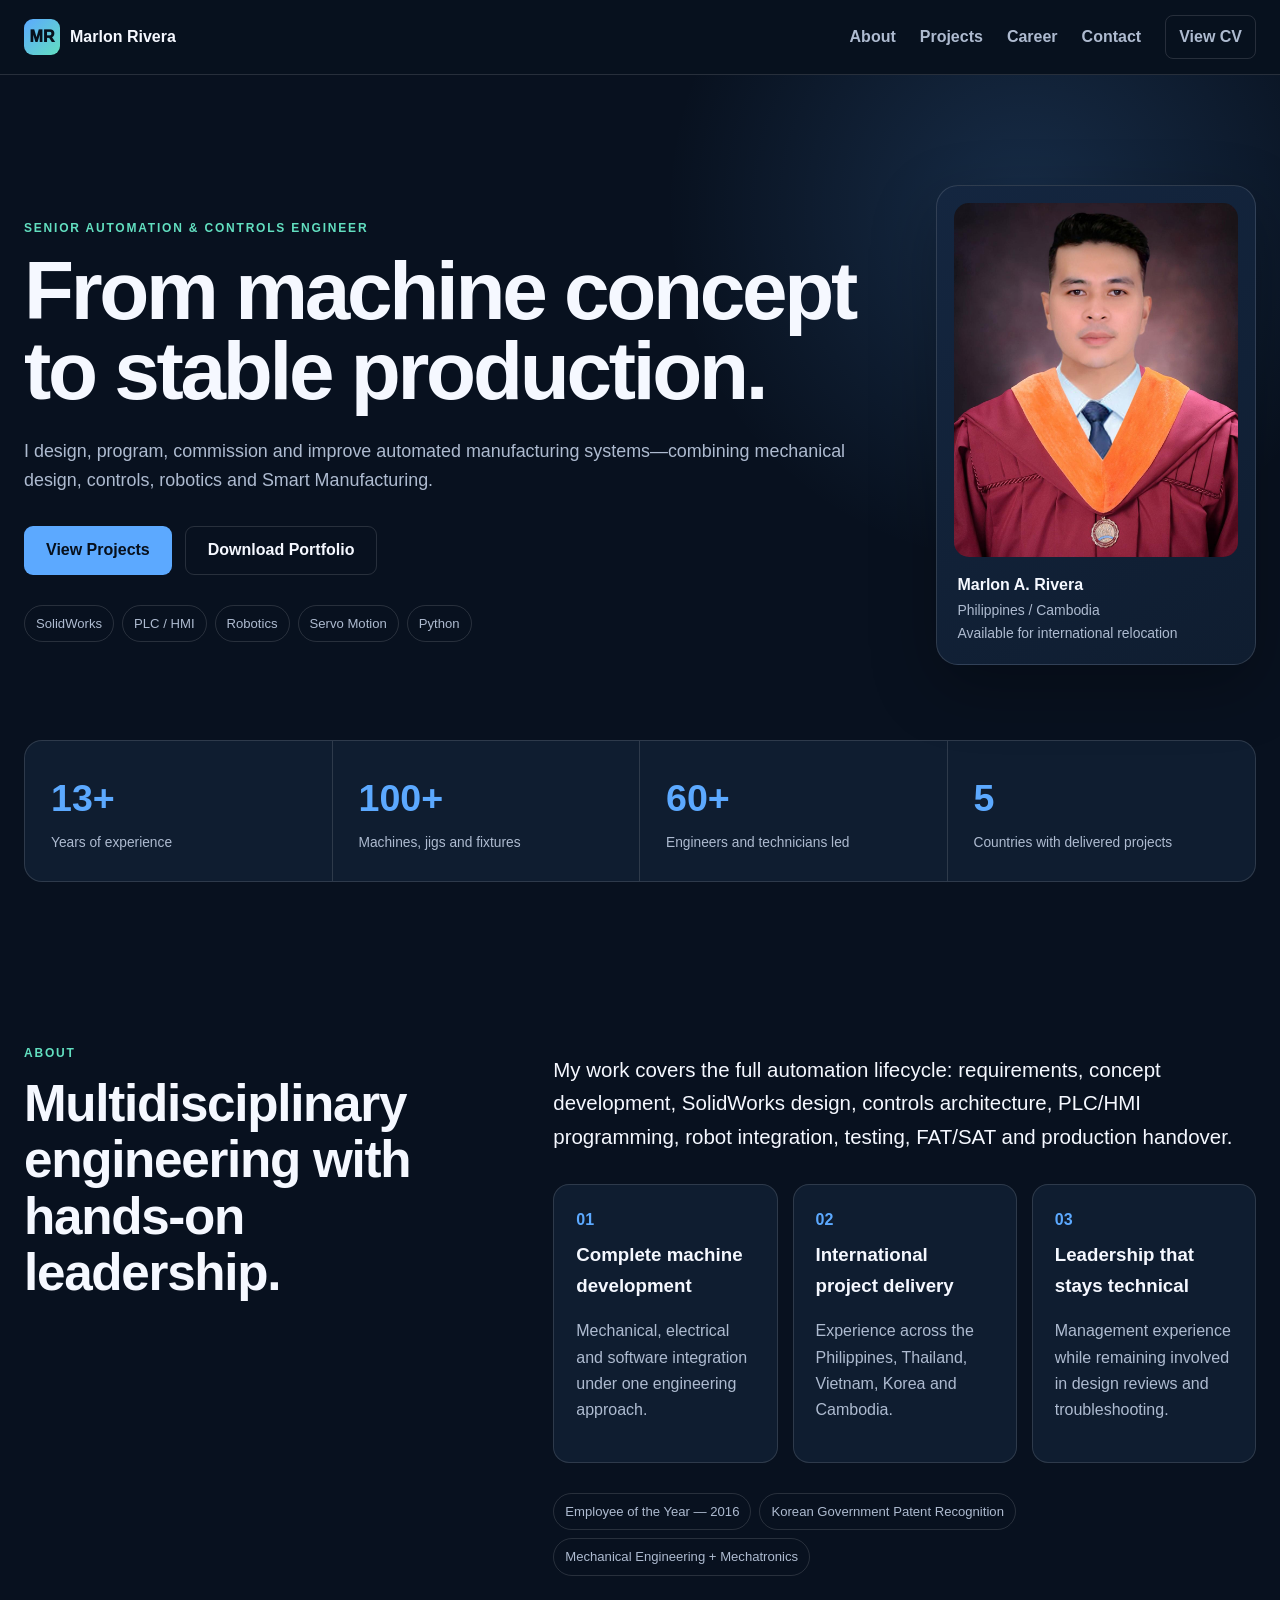
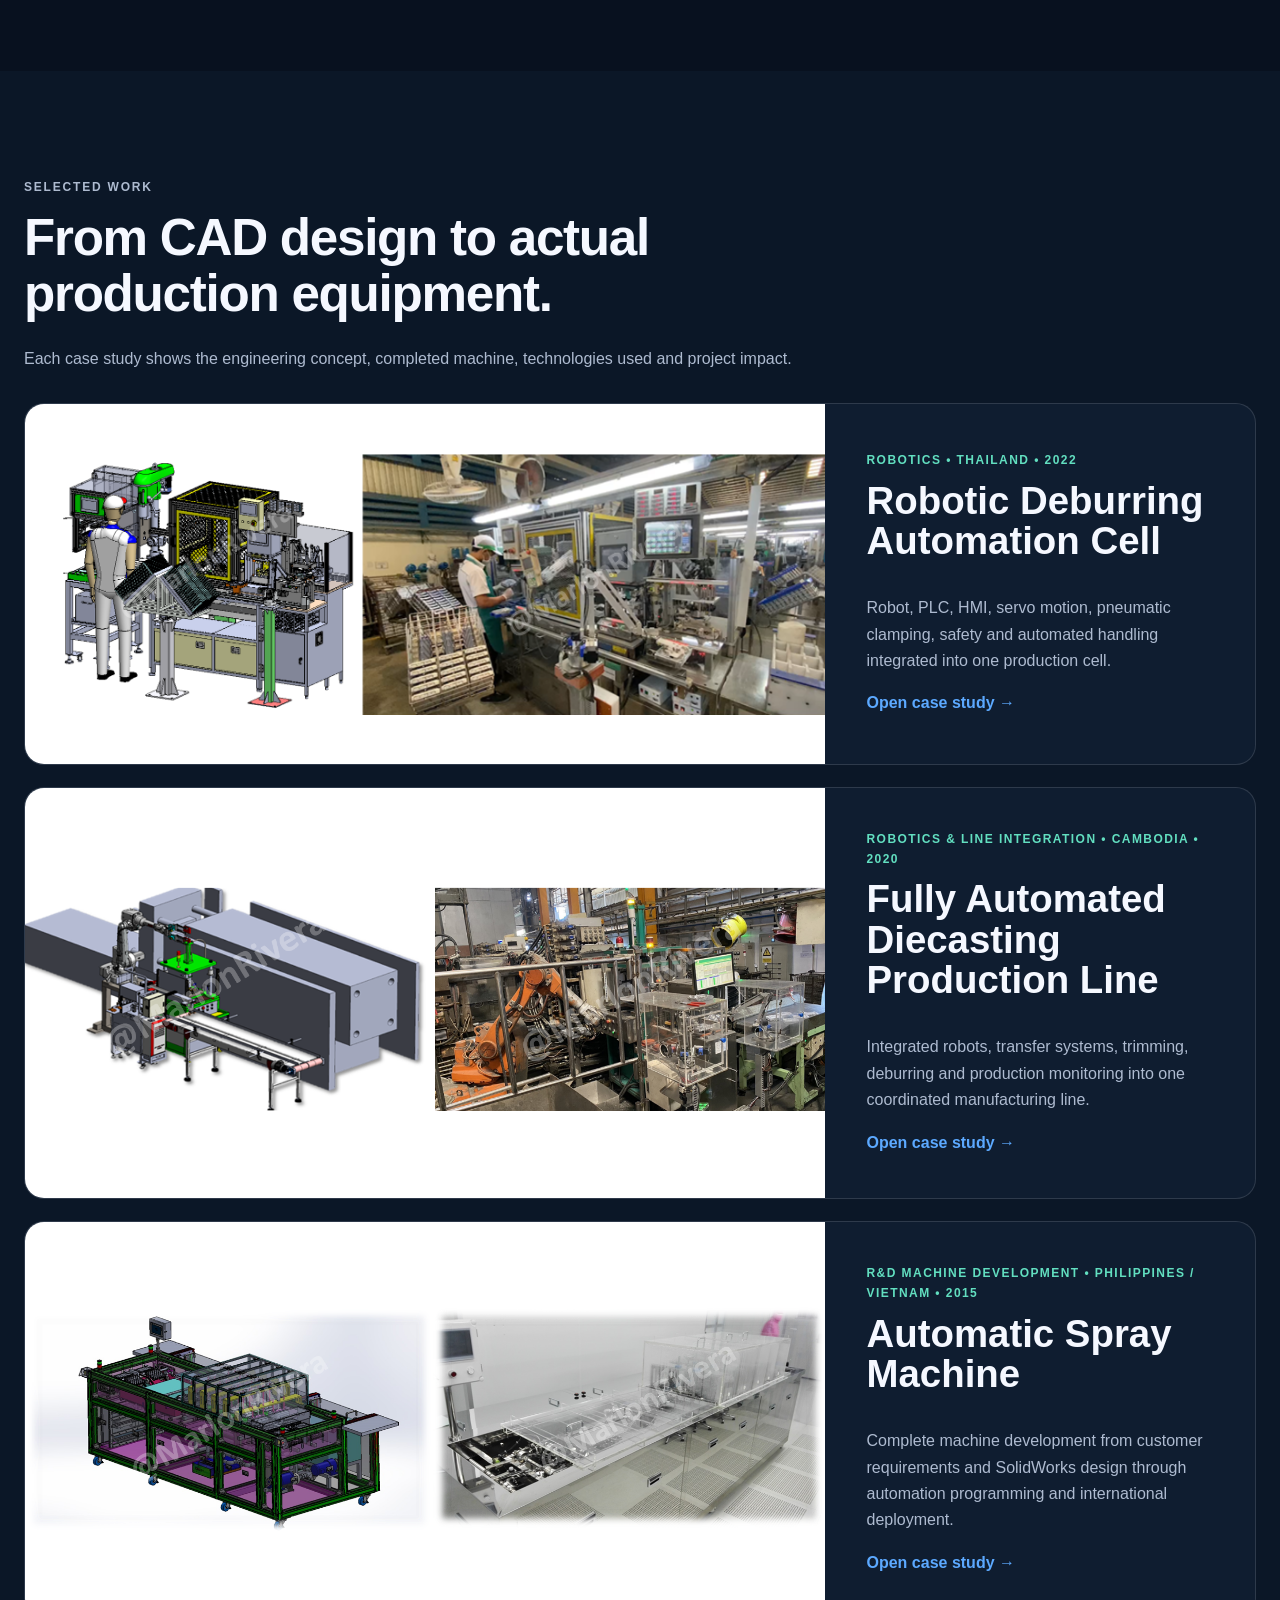
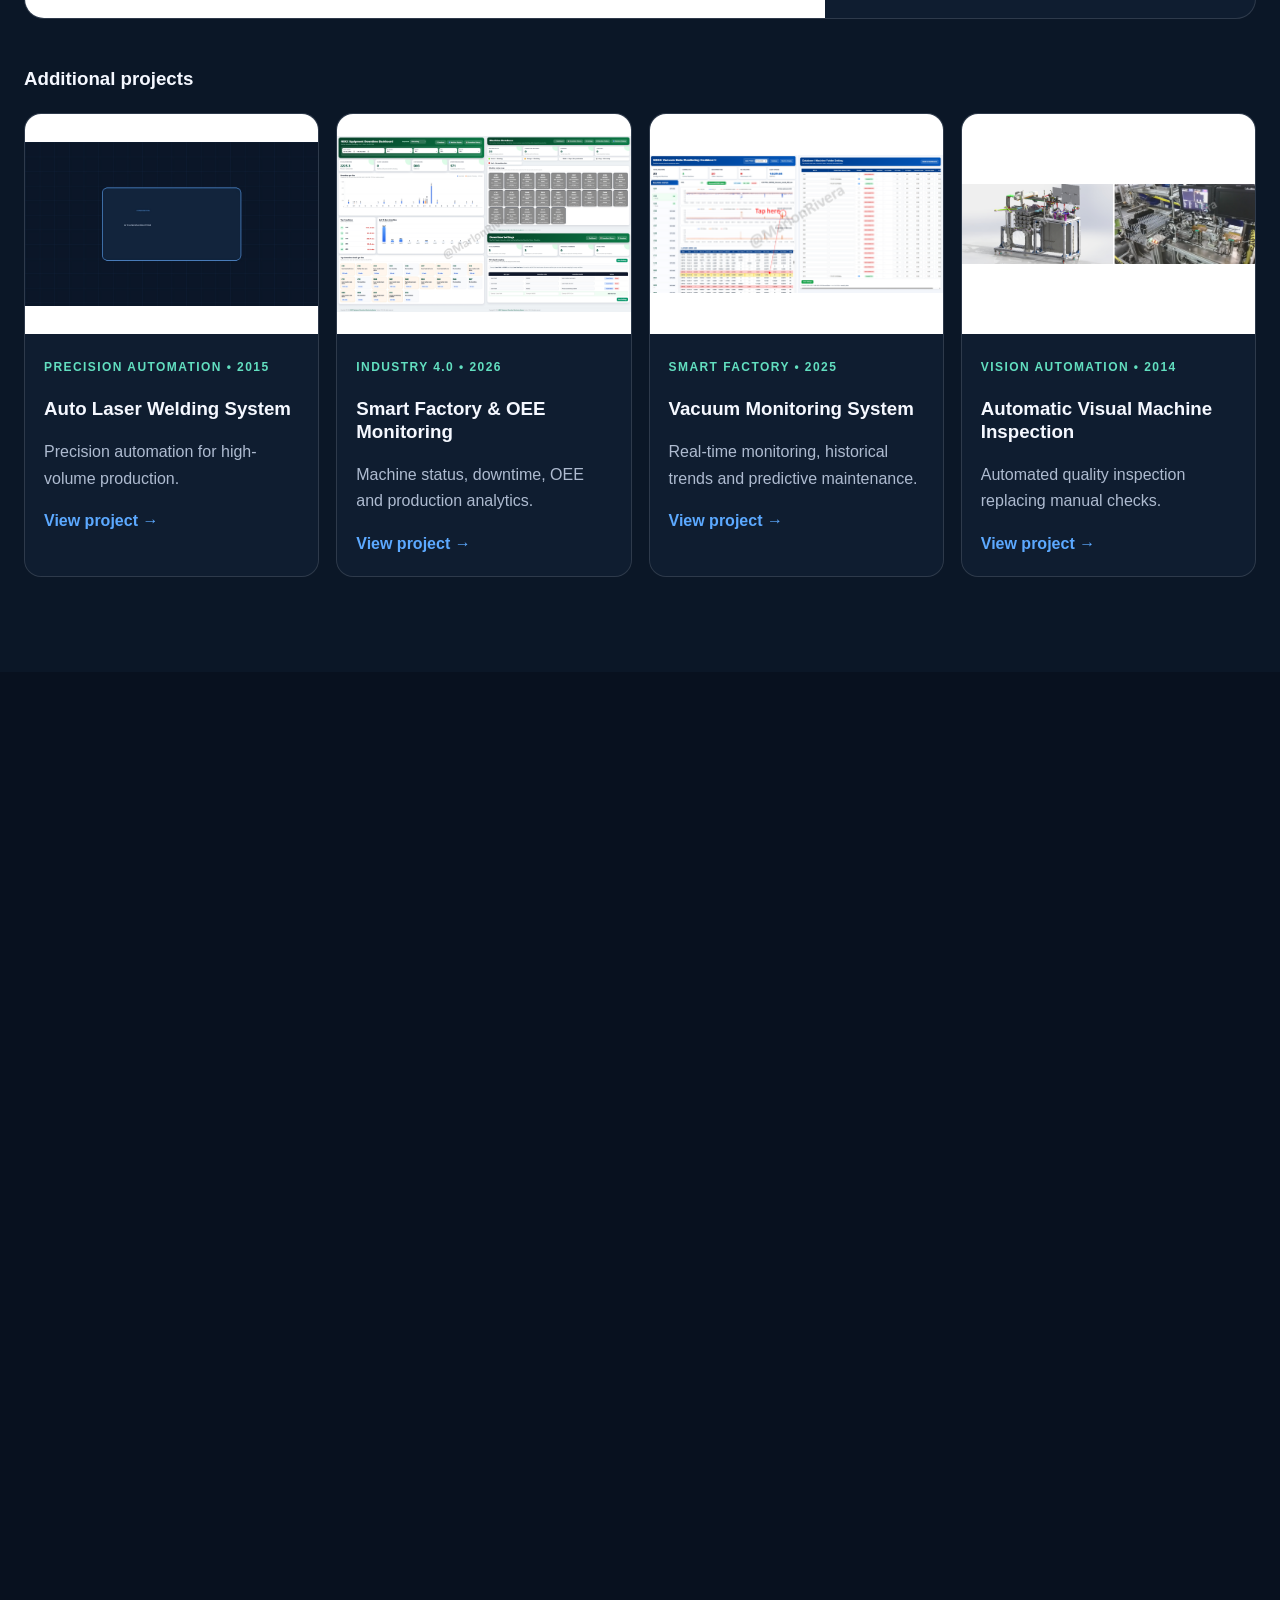
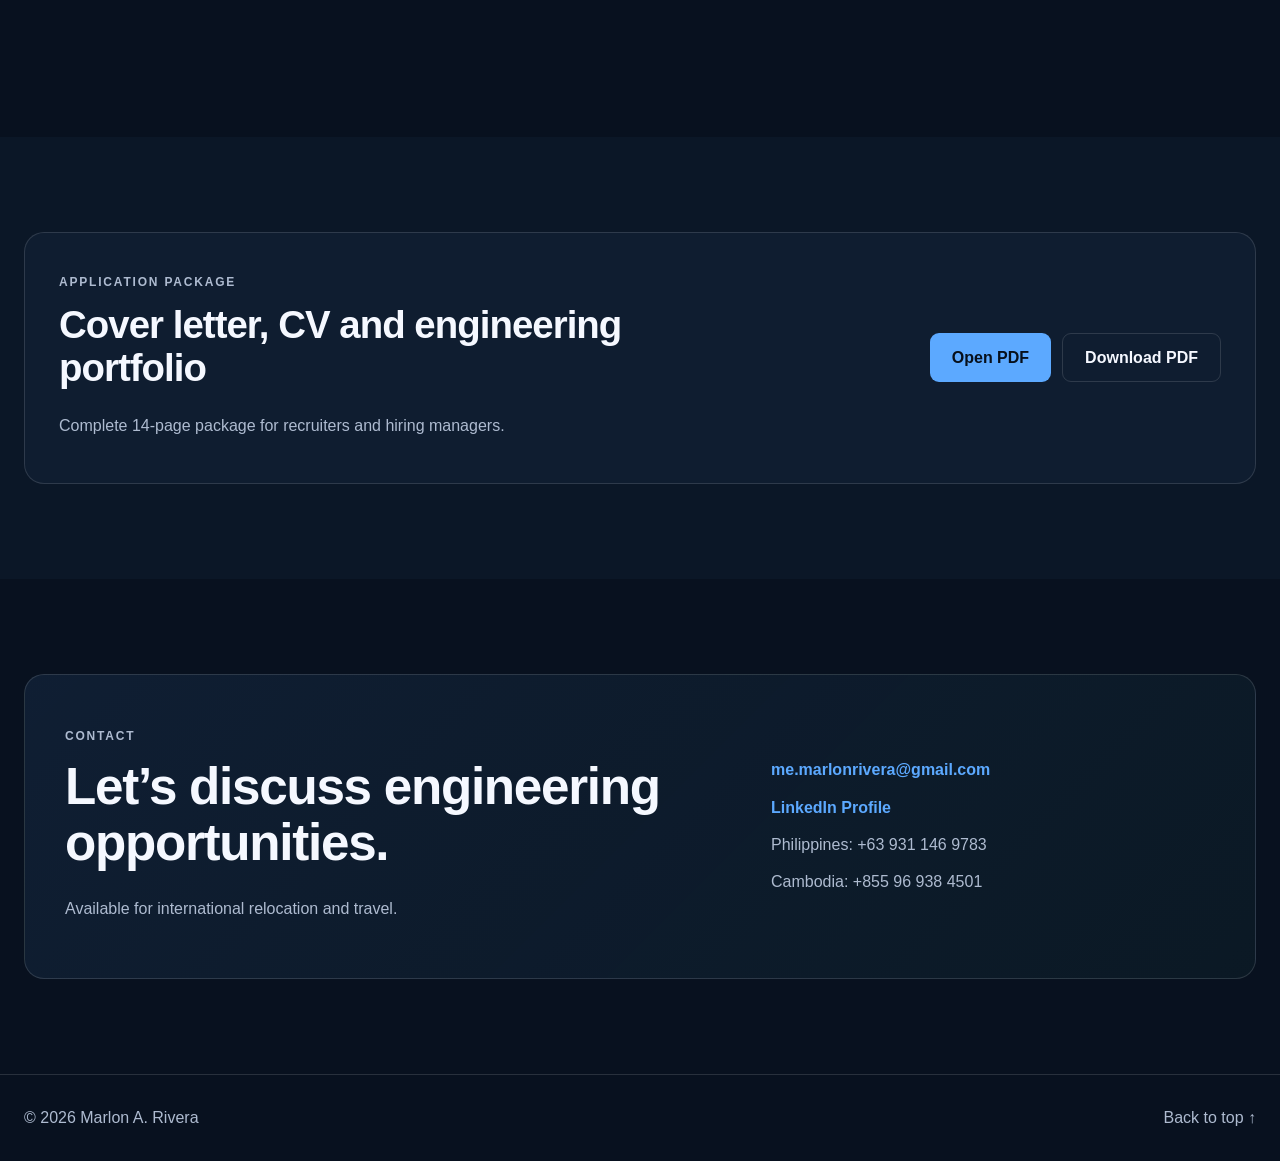
==== commit f2dc3d95: "Engineering Portfolio version 7" ====
--- a/index.html
+++ b/index.html
@@ -75,31 +75,65 @@
 
 <section id="projects" class="section project-section">
   <div class="shell">
-    <div class="section-heading reveal"><p class="eyebrow">Selected Work</p><h2>Engineering case studies</h2><p>Clean project summaries with dedicated pages for the technical challenge, solution, responsibilities and impact.</p></div>
+    <div class="section-heading reveal">
+      <p class="eyebrow">Selected Work</p>
+      <h2>From CAD design to actual production equipment.</h2>
+      <p>Each case study shows the engineering concept, completed machine, technologies used and project impact.</p>
+    </div>
 
     <div class="featured-list">
-      <a class="feature-card reveal" href="projects/automated-diecasting-line.html">
-        <img src="assets/covers/diecast.jpg" alt="Fully Automated Diecasting Production Line">
-        <div><span>Robotics • Cambodia • 2020</span><h3>Fully Automated Diecasting Production Line</h3><p>Integrated robots, transfer systems, trimming, deburring and production monitoring into one coordinated manufacturing line.</p><b>Open case study →</b></div>
+      <a class="feature-card reveal" href="projects/robotic-deburring-cell.html">
+        <img src="assets/covers/deburring.png" alt="Robotic Deburring Automation Cell CAD design and actual machine">
+        <div>
+          <span>Robotics • Thailand • 2022</span>
+          <h3>Robotic Deburring Automation Cell</h3>
+          <p>Robot, PLC, HMI, servo motion, pneumatic clamping, safety and automated handling integrated into one production cell.</p>
+          <b>Open case study →</b>
+        </div>
       </a>
 
-      <a class="feature-card reveal" href="projects/robotic-deburring-cell.html">
-        <img src="assets/covers/deburring.jpg" alt="Robotic Deburring Automation Cell">
-        <div><span>Robotics • Thailand • 2022</span><h3>Robotic Deburring Automation Cell</h3><p>Robot, PLC, HMI, servo motion, pneumatic clamping, safety and automated handling integrated into one cell.</p><b>Open case study →</b></div>
+      <a class="feature-card reveal" href="projects/automated-diecasting-line.html">
+        <img src="assets/covers/diecast.png" alt="Fully Automated Diecasting Production Line CAD design and actual machine">
+        <div>
+          <span>Robotics & Line Integration • Cambodia • 2020</span>
+          <h3>Fully Automated Diecasting Production Line</h3>
+          <p>Integrated robots, transfer systems, trimming, deburring and production monitoring into one coordinated manufacturing line.</p>
+          <b>Open case study →</b>
+        </div>
       </a>
 
-      <a class="feature-card reveal" href="projects/smart-factory-oee.html">
-        <img src="assets/covers/oee.jpg" alt="Smart Factory and OEE Monitoring System">
-        <div><span>Smart Factory • Cambodia • 2026</span><h3>Smart Factory & OEE Monitoring System</h3><p>Centralized machine status, downtime, OEE and production visibility through PLC integration and web dashboards.</p><b>Open case study →</b></div>
+      <a class="feature-card reveal" href="projects/automatic-spray-machine.html">
+        <img src="assets/covers/spray.png" alt="Automatic Spray Machine CAD design and actual machine">
+        <div>
+          <span>R&D Machine Development • Philippines / Vietnam • 2015</span>
+          <h3>Automatic Spray Machine</h3>
+          <p>Complete machine development from customer requirements and SolidWorks design through automation programming and international deployment.</p>
+          <b>Open case study →</b>
+        </div>
       </a>
     </div>
 
     <h3 class="subheading reveal">Additional projects</h3>
     <div class="project-grid">
-      <a class="project-card reveal" href="projects/automatic-visual-inspection.html"><img src="assets/covers/avmi.jpg" alt="Automatic Visual Inspection"><div><span>Vision • 2014</span><h3>Automatic Visual Machine Inspection</h3><p>Automated quality inspection replacing manual checks.</p><b>View project →</b></div></a>
-      <a class="project-card reveal" href="projects/auto-laser-welding.html"><img src="assets/covers/laser.jpg" alt="Auto Laser Welding System"><div><span>Machine Design • 2015</span><h3>Auto Laser Welding System</h3><p>Precision automation for high-volume production.</p><b>View project →</b></div></a>
-      <a class="project-card reveal" href="projects/automatic-spray-machine.html"><img src="assets/covers/spray.jpg" alt="Automatic Spray Machine"><div><span>R&D • 2015</span><h3>Automatic Spray Machine</h3><p>Automation platform deployed internationally.</p><b>View project →</b></div></a>
-      <a class="project-card reveal" href="projects/vacuum-monitoring.html"><img src="assets/covers/vacuum.jpg" alt="Vacuum Monitoring System"><div><span>Smart Factory • 2025</span><h3>Vacuum Monitoring System</h3><p>Real-time monitoring, trends and predictive maintenance.</p><b>View project →</b></div></a>
+      <a class="project-card reveal" href="projects/auto-laser-welding.html">
+        <img src="assets/covers/laser.jpg" alt="Auto Laser Welding System">
+        <div><span>Precision Automation • 2015</span><h3>Auto Laser Welding System</h3><p>Precision automation for high-volume production.</p><b>View project →</b></div>
+      </a>
+
+      <a class="project-card reveal" href="projects/smart-factory-oee.html">
+        <img src="assets/covers/oee.png" alt="Smart Factory and OEE Monitoring System">
+        <div><span>Industry 4.0 • 2026</span><h3>Smart Factory & OEE Monitoring</h3><p>Machine status, downtime, OEE and production analytics.</p><b>View project →</b></div>
+      </a>
+
+      <a class="project-card reveal" href="projects/vacuum-monitoring.html">
+        <img src="assets/covers/vacuum.png" alt="Vacuum Monitoring and Predictive Maintenance System">
+        <div><span>Smart Factory • 2025</span><h3>Vacuum Monitoring System</h3><p>Real-time monitoring, historical trends and predictive maintenance.</p><b>View project →</b></div>
+      </a>
+
+      <a class="project-card reveal" href="projects/automatic-visual-inspection.html">
+        <img src="assets/covers/avmi.png" alt="Automatic Visual Machine Inspection system">
+        <div><span>Vision Automation • 2014</span><h3>Automatic Visual Machine Inspection</h3><p>Automated quality inspection replacing manual checks.</p><b>View project →</b></div>
+      </a>
     </div>
   </div>
 </section>
--- a/styles.css
+++ b/styles.css
@@ -1 +1,81 @@
-*{box-sizing:border-box}:root{--bg:#08111f;--surface:#0f1d30;--surface2:#142640;--text:#f5f8ff;--muted:#aebbd0;--line:rgba(255,255,255,.13);--blue:#5ca9ff;--cyan:#62dfc0;--max:1240px;--shadow:0 22px 65px rgba(0,0,0,.28)}html{scroll-behavior:smooth}body{margin:0;background:var(--bg);color:var(--text);font-family:Inter,'Segoe UI',Arial,sans-serif;line-height:1.65}a{color:inherit}.shell{width:min(calc(100% - 48px),var(--max));margin:auto}.progress-bar{position:fixed;top:0;left:0;height:3px;width:0;background:linear-gradient(90deg,var(--blue),var(--cyan));z-index:200}.site-header{position:sticky;top:0;z-index:100;background:rgba(8,17,31,.94);backdrop-filter:blur(14px);border-bottom:1px solid var(--line)}.nav{height:74px;display:flex;align-items:center;justify-content:space-between}.brand{display:flex;align-items:center;gap:10px;text-decoration:none}.brand span{width:36px;height:36px;display:grid;place-items:center;border-radius:9px;background:linear-gradient(135deg,var(--blue),var(--cyan));color:#07101c;font-weight:950}.nav-links{display:flex;align-items:center;gap:24px}.nav-links a{text-decoration:none;color:var(--muted);font-weight:750}.nav-links a:hover{color:var(--text)}.nav-button{padding:8px 13px;border:1px solid var(--line);border-radius:8px}.menu-button{display:none;border:0;background:none;color:var(--text);font-size:1.5rem}.hero{padding:110px 0 75px;background:radial-gradient(circle at 80% 20%,rgba(92,169,255,.18),transparent 31%)}.hero-grid{display:grid;grid-template-columns:1.45fr .55fr;gap:70px;align-items:center}.eyebrow{text-transform:uppercase;letter-spacing:.15em;font-size:.75rem;font-weight:900;color:var(--cyan)}h1{font-size:clamp(3.4rem,6.4vw,6.3rem);line-height:.98;margin:12px 0 25px;letter-spacing:-.04em}.lead{font-size:1.12rem;color:var(--muted);max-width:830px}.hero-actions{display:flex;gap:13px;flex-wrap:wrap;margin:30px 0}.button{display:inline-flex;align-items:center;justify-content:center;min-height:49px;padding:0 22px;border-radius:9px;text-decoration:none;font-weight:900}.primary{background:var(--blue);color:#07101c}.secondary{border:1px solid var(--line)}.proof-row,.recognition{display:flex;gap:8px;flex-wrap:wrap}.proof-row span,.recognition span{padding:7px 11px;border:1px solid var(--line);border-radius:999px;color:var(--muted);font-size:.82rem}.profile-card{max-width:360px;padding:17px;border:1px solid var(--line);border-radius:22px;background:linear-gradient(145deg,var(--surface2),var(--surface));box-shadow:var(--shadow)}.profile-card img{width:100%;aspect-ratio:4/5;object-fit:cover;border-radius:15px;display:block}.profile-card>div{display:flex;flex-direction:column;padding:15px 3px 2px}.profile-card span{color:var(--muted);font-size:.87rem}.stats{padding:0 0 55px}.stat-grid{display:grid;grid-template-columns:repeat(4,1fr);background:var(--surface);border:1px solid var(--line);border-radius:18px;overflow:hidden}.stat-grid article{padding:26px;border-right:1px solid var(--line)}.stat-grid article:last-child{border:0}.stat-grid strong{display:block;font-size:2.35rem;color:var(--blue)}.stat-grid strong:not(.no-plus):after{content:'+'}.stat-grid span{color:var(--muted);font-size:.86rem}.section{padding:95px 0}.split{display:grid;grid-template-columns:.78fr 1.22fr;gap:80px}.section-title{align-self:start;position:sticky;top:105px}.section h2{font-size:clamp(2.15rem,4vw,3.65rem);line-height:1.1;margin:8px 0 24px;letter-spacing:-.025em}.intro{font-size:1.28rem}.value-grid{display:grid;grid-template-columns:repeat(3,1fr);gap:15px;margin:30px 0}.value-grid article{padding:22px;border:1px solid var(--line);border-radius:16px;background:var(--surface)}.value-grid b{color:var(--blue)}.value-grid h3{margin:7px 0}.value-grid p,.section-heading p,.feature-card p,.project-card p,.timeline p,.document-card p,.contact-card p{color:var(--muted)}.project-section{background:#0b1727}.section-heading{max-width:780px;margin-bottom:30px}.featured-list{display:flex;flex-direction:column;gap:22px}.feature-card{display:grid;grid-template-columns:1.15fr .85fr;min-height:360px;background:var(--surface);border:1px solid var(--line);border-radius:20px;overflow:hidden;text-decoration:none;transition:.25s}.feature-card:hover{transform:translateY(-4px);box-shadow:var(--shadow)}.feature-card img{width:100%;height:100%;object-fit:cover}.feature-card>div{padding:42px;display:flex;flex-direction:column;justify-content:center}.feature-card span,.project-card span{color:var(--cyan);font-weight:900;text-transform:uppercase;letter-spacing:.12em;font-size:.75rem}.feature-card h3{font-size:clamp(1.8rem,3vw,3rem);line-height:1.05;margin:10px 0 18px}.feature-card b,.project-card b{color:var(--blue)}.subheading{margin:45px 0 18px}.project-grid{display:grid;grid-template-columns:repeat(4,1fr);gap:17px}.project-card{display:block;text-decoration:none;background:var(--surface);border:1px solid var(--line);border-radius:17px;overflow:hidden;transition:.25s}.project-card:hover{transform:translateY(-4px);box-shadow:var(--shadow)}.project-card img{width:100%;height:190px;object-fit:cover;display:block}.project-card>div{padding:19px}.project-card h3{line-height:1.2}.timeline article{display:grid;grid-template-columns:185px 1fr;gap:35px;padding:32px 0;border-top:1px solid var(--line)}.timeline time{color:var(--cyan);font-weight:900}.timeline h3{margin:0}.timeline h4{color:var(--blue);margin:5px 0 10px}.document-section{background:#0b1727}.document-card,.contact-card{display:grid;grid-template-columns:1.2fr .8fr;gap:40px;align-items:center;padding:40px;border:1px solid var(--line);border-radius:20px;background:var(--surface)}.document-card>div:last-child{display:flex;gap:11px;justify-content:flex-end;flex-wrap:wrap}.contact-card{background:linear-gradient(135deg,rgba(92,169,255,.09),rgba(98,223,192,.04))}.contact-list{display:flex;flex-direction:column;gap:11px}.contact-list a{color:var(--blue);font-weight:850;text-decoration:none}.contact-list span{color:var(--muted)}footer{border-top:1px solid var(--line)}.footer-row{min-height:86px;display:flex;align-items:center;justify-content:space-between;color:var(--muted)}.footer-row a{text-decoration:none}.reveal{opacity:0;transform:translateY(20px);transition:opacity .65s,transform .65s}.reveal.visible{opacity:1;transform:none}@media(max-width:980px){.hero-grid,.split,.document-card,.contact-card{grid-template-columns:1fr}.profile-card{max-width:350px}.section-title{position:static}.value-grid{grid-template-columns:1fr}.feature-card{grid-template-columns:1fr}.feature-card img{height:300px}.project-grid{grid-template-columns:repeat(2,1fr)}.stat-grid{grid-template-columns:repeat(2,1fr)}.nav-links{display:none;position:absolute;left:0;right:0;top:74px;flex-direction:column;align-items:flex-start;padding:20px;background:var(--bg);border-bottom:1px solid var(--line)}.nav-links.open{display:flex}.menu-button{display:block}.document-card>div:last-child{justify-content:flex-start}}@media(max-width:620px){.shell{width:min(calc(100% - 28px),var(--max))}.hero{padding-top:70px}.section{padding:72px 0}.stat-grid,.project-grid{grid-template-columns:1fr}.stat-grid article{border-right:0;border-bottom:1px solid var(--line)}.feature-card>div{padding:27px}.feature-card img{height:235px}.timeline article{grid-template-columns:1fr;gap:7px}.footer-row{flex-direction:column;justify-content:center;text-align:center}}@media(prefers-reduced-motion:reduce){*{animation:none!important;scroll-behavior:auto!important}.reveal{opacity:1;transform:none}}+*{box-sizing:border-box}:root{--bg:#08111f;--surface:#0f1d30;--surface2:#142640;--text:#f5f8ff;--muted:#aebbd0;--line:rgba(255,255,255,.13);--blue:#5ca9ff;--cyan:#62dfc0;--max:1240px;--shadow:0 22px 65px rgba(0,0,0,.28)}html{scroll-behavior:smooth}body{margin:0;background:var(--bg);color:var(--text);font-family:Inter,'Segoe UI',Arial,sans-serif;line-height:1.65}a{color:inherit}.shell{width:min(calc(100% - 48px),var(--max));margin:auto}.progress-bar{position:fixed;top:0;left:0;height:3px;width:0;background:linear-gradient(90deg,var(--blue),var(--cyan));z-index:200}.site-header{position:sticky;top:0;z-index:100;background:rgba(8,17,31,.94);backdrop-filter:blur(14px);border-bottom:1px solid var(--line)}.nav{height:74px;display:flex;align-items:center;justify-content:space-between}.brand{display:flex;align-items:center;gap:10px;text-decoration:none}.brand span{width:36px;height:36px;display:grid;place-items:center;border-radius:9px;background:linear-gradient(135deg,var(--blue),var(--cyan));color:#07101c;font-weight:950}.nav-links{display:flex;align-items:center;gap:24px}.nav-links a{text-decoration:none;color:var(--muted);font-weight:750}.nav-links a:hover{color:var(--text)}.nav-button{padding:8px 13px;border:1px solid var(--line);border-radius:8px}.menu-button{display:none;border:0;background:none;color:var(--text);font-size:1.5rem}.hero{padding:110px 0 75px;background:radial-gradient(circle at 80% 20%,rgba(92,169,255,.18),transparent 31%)}.hero-grid{display:grid;grid-template-columns:1.45fr .55fr;gap:70px;align-items:center}.eyebrow{text-transform:uppercase;letter-spacing:.15em;font-size:.75rem;font-weight:900;color:var(--cyan)}h1{font-size:clamp(3.4rem,6.4vw,6.3rem);line-height:.98;margin:12px 0 25px;letter-spacing:-.04em}.lead{font-size:1.12rem;color:var(--muted);max-width:830px}.hero-actions{display:flex;gap:13px;flex-wrap:wrap;margin:30px 0}.button{display:inline-flex;align-items:center;justify-content:center;min-height:49px;padding:0 22px;border-radius:9px;text-decoration:none;font-weight:900}.primary{background:var(--blue);color:#07101c}.secondary{border:1px solid var(--line)}.proof-row,.recognition{display:flex;gap:8px;flex-wrap:wrap}.proof-row span,.recognition span{padding:7px 11px;border:1px solid var(--line);border-radius:999px;color:var(--muted);font-size:.82rem}.profile-card{max-width:360px;padding:17px;border:1px solid var(--line);border-radius:22px;background:linear-gradient(145deg,var(--surface2),var(--surface));box-shadow:var(--shadow)}.profile-card img{width:100%;aspect-ratio:4/5;object-fit:cover;border-radius:15px;display:block}.profile-card>div{display:flex;flex-direction:column;padding:15px 3px 2px}.profile-card span{color:var(--muted);font-size:.87rem}.stats{padding:0 0 55px}.stat-grid{display:grid;grid-template-columns:repeat(4,1fr);background:var(--surface);border:1px solid var(--line);border-radius:18px;overflow:hidden}.stat-grid article{padding:26px;border-right:1px solid var(--line)}.stat-grid article:last-child{border:0}.stat-grid strong{display:block;font-size:2.35rem;color:var(--blue)}.stat-grid strong:not(.no-plus):after{content:'+'}.stat-grid span{color:var(--muted);font-size:.86rem}.section{padding:95px 0}.split{display:grid;grid-template-columns:.78fr 1.22fr;gap:80px}.section-title{align-self:start;position:sticky;top:105px}.section h2{font-size:clamp(2.15rem,4vw,3.65rem);line-height:1.1;margin:8px 0 24px;letter-spacing:-.025em}.intro{font-size:1.28rem}.value-grid{display:grid;grid-template-columns:repeat(3,1fr);gap:15px;margin:30px 0}.value-grid article{padding:22px;border:1px solid var(--line);border-radius:16px;background:var(--surface)}.value-grid b{color:var(--blue)}.value-grid h3{margin:7px 0}.value-grid p,.section-heading p,.feature-card p,.project-card p,.timeline p,.document-card p,.contact-card p{color:var(--muted)}.project-section{background:#0b1727}.section-heading{max-width:780px;margin-bottom:30px}.featured-list{display:flex;flex-direction:column;gap:22px}.feature-card{display:grid;grid-template-columns:1.15fr .85fr;min-height:360px;background:var(--surface);border:1px solid var(--line);border-radius:20px;overflow:hidden;text-decoration:none;transition:.25s}.feature-card:hover{transform:translateY(-4px);box-shadow:var(--shadow)}.feature-card img{width:100%;height:100%;object-fit:cover}.feature-card>div{padding:42px;display:flex;flex-direction:column;justify-content:center}.feature-card span,.project-card span{color:var(--cyan);font-weight:900;text-transform:uppercase;letter-spacing:.12em;font-size:.75rem}.feature-card h3{font-size:clamp(1.8rem,3vw,3rem);line-height:1.05;margin:10px 0 18px}.feature-card b,.project-card b{color:var(--blue)}.subheading{margin:45px 0 18px}.project-grid{display:grid;grid-template-columns:repeat(4,1fr);gap:17px}.project-card{display:block;text-decoration:none;background:var(--surface);border:1px solid var(--line);border-radius:17px;overflow:hidden;transition:.25s}.project-card:hover{transform:translateY(-4px);box-shadow:var(--shadow)}.project-card img{width:100%;height:190px;object-fit:cover;display:block}.project-card>div{padding:19px}.project-card h3{line-height:1.2}.timeline article{display:grid;grid-template-columns:185px 1fr;gap:35px;padding:32px 0;border-top:1px solid var(--line)}.timeline time{color:var(--cyan);font-weight:900}.timeline h3{margin:0}.timeline h4{color:var(--blue);margin:5px 0 10px}.document-section{background:#0b1727}.document-card,.contact-card{display:grid;grid-template-columns:1.2fr .8fr;gap:40px;align-items:center;padding:40px;border:1px solid var(--line);border-radius:20px;background:var(--surface)}.document-card>div:last-child{display:flex;gap:11px;justify-content:flex-end;flex-wrap:wrap}.contact-card{background:linear-gradient(135deg,rgba(92,169,255,.09),rgba(98,223,192,.04))}.contact-list{display:flex;flex-direction:column;gap:11px}.contact-list a{color:var(--blue);font-weight:850;text-decoration:none}.contact-list span{color:var(--muted)}footer{border-top:1px solid var(--line)}.footer-row{min-height:86px;display:flex;align-items:center;justify-content:space-between;color:var(--muted)}.footer-row a{text-decoration:none}.reveal{opacity:0;transform:translateY(20px);transition:opacity .65s,transform .65s}.reveal.visible{opacity:1;transform:none}@media(max-width:980px){.hero-grid,.split,.document-card,.contact-card{grid-template-columns:1fr}.profile-card{max-width:350px}.section-title{position:static}.value-grid{grid-template-columns:1fr}.feature-card{grid-template-columns:1fr}.feature-card img{height:300px}.project-grid{grid-template-columns:repeat(2,1fr)}.stat-grid{grid-template-columns:repeat(2,1fr)}.nav-links{display:none;position:absolute;left:0;right:0;top:74px;flex-direction:column;align-items:flex-start;padding:20px;background:var(--bg);border-bottom:1px solid var(--line)}.nav-links.open{display:flex}.menu-button{display:block}.document-card>div:last-child{justify-content:flex-start}}@media(max-width:620px){.shell{width:min(calc(100% - 28px),var(--max))}.hero{padding-top:70px}.section{padding:72px 0}.stat-grid,.project-grid{grid-template-columns:1fr}.stat-grid article{border-right:0;border-bottom:1px solid var(--line)}.feature-card>div{padding:27px}.feature-card img{height:235px}.timeline article{grid-template-columns:1fr;gap:7px}.footer-row{flex-direction:column;justify-content:center;text-align:center}}@media(prefers-reduced-motion:reduce){*{animation:none!important;scroll-behavior:auto!important}.reveal{opacity:1;transform:none}}
+
+/* Version 6: compact engineering case-study pages */
+.project-nav{display:flex;gap:22px}.project-nav a{text-decoration:none;color:var(--muted);font-weight:800}.project-nav a:hover{color:var(--text)}
+.project-hero{padding:72px 0 54px;background:linear-gradient(180deg,#0a1525,var(--bg))}
+.project-hero-grid{display:grid;grid-template-columns:.95fr 1.05fr;gap:55px;align-items:center}
+.back-link{display:inline-block;margin-bottom:22px;color:var(--blue);text-decoration:none;font-weight:850}
+.project-intro h1{font-size:clamp(2.7rem,5vw,5rem);line-height:1.02;margin:10px 0 20px;letter-spacing:-.035em}
+.project-lead{font-size:1.08rem;color:var(--muted);max-width:700px}
+.tech-row{display:flex;gap:8px;flex-wrap:wrap;margin-top:24px}
+.tech-row span{padding:7px 11px;border:1px solid var(--line);border-radius:999px;color:var(--muted);font-size:.8rem}
+.project-cover{border:1px solid var(--line);border-radius:20px;overflow:hidden;background:var(--surface);box-shadow:var(--shadow)}
+.project-cover img{width:100%;aspect-ratio:16/10;object-fit:cover;display:block}
+.project-summary{padding:70px 0}
+.summary-grid{display:grid;grid-template-columns:repeat(3,1fr);gap:18px}
+.summary-grid article{padding:26px;border:1px solid var(--line);border-radius:18px;background:var(--surface)}
+.summary-grid h2{font-size:1.35rem;margin:7px 0 12px}
+.summary-grid p:last-child{color:var(--muted);margin-bottom:0}
+.project-results{padding:65px 0;background:#0b1727}
+.result-layout{display:grid;grid-template-columns:.7fr 1.3fr;gap:55px;align-items:start}
+.result-layout h2{font-size:clamp(2rem,3.5vw,3rem);margin:8px 0}
+.result-layout ul{display:grid;grid-template-columns:repeat(2,1fr);gap:12px;list-style:none;padding:0;margin:0}
+.result-layout li{padding:18px;border:1px solid var(--line);border-radius:14px;background:var(--surface)}
+.project-actions{padding:65px 0}
+.action-panel{display:grid;grid-template-columns:1.1fr .9fr;gap:40px;align-items:center;padding:32px;border:1px solid var(--line);border-radius:20px;background:var(--surface)}
+.action-panel h2{font-size:clamp(1.8rem,3vw,2.7rem);margin:7px 0}
+.action-panel>div:last-child{display:flex;gap:12px;justify-content:flex-end;flex-wrap:wrap}
+.print-case{cursor:pointer;background:transparent;color:var(--text)}
+.case-pagination{display:grid;grid-template-columns:1fr auto 1fr;gap:15px;padding:0 0 65px}
+.case-pagination a{text-decoration:none;color:var(--blue);font-weight:850}
+.case-pagination a:last-child{text-align:right}
+.document-card{padding:28px 34px!important}
+.document-card h2{font-size:clamp(1.7rem,3vw,2.5rem)!important}
+@media(max-width:900px){
+  .project-hero-grid,.summary-grid,.result-layout,.action-panel{grid-template-columns:1fr}
+  .action-panel>div:last-child{justify-content:flex-start}
+}
+@media(max-width:620px){
+  .project-hero{padding-top:45px}
+  .result-layout ul{grid-template-columns:1fr}
+  .case-pagination{grid-template-columns:1fr;text-align:center}
+  .case-pagination a:last-child{text-align:center}
+}
+@media print{
+  .site-header,.progress-bar,.project-actions,.case-pagination,footer{display:none!important}
+  body{background:#fff;color:#000}
+  .project-hero,.project-summary,.project-results{padding:22px 0}
+  .project-results{background:#fff}
+  .summary-grid article,.result-layout li,.project-cover{border:1px solid #bbb;background:#fff}
+  .project-lead,.summary-grid p:last-child{color:#222}
+}
+
+
+/* Version 7: full composite project images */
+.feature-card img,
+.project-card img,
+.project-cover img {
+  object-fit: contain !important;
+  object-position: center !important;
+  background: #ffffff;
+}
+.feature-card img {
+  padding: 0;
+}
+.project-card img {
+  height: 220px;
+}
+.project-cover img {
+  aspect-ratio: auto;
+  max-height: 620px;
+}
+.feature-card {
+  grid-template-columns: 1.3fr .7fr;
+}
+.feature-card img {
+  min-height: 360px;
+}
+@media(max-width:980px){
+  .feature-card{grid-template-columns:1fr}
+  .feature-card img{min-height:0;height:auto}
+}
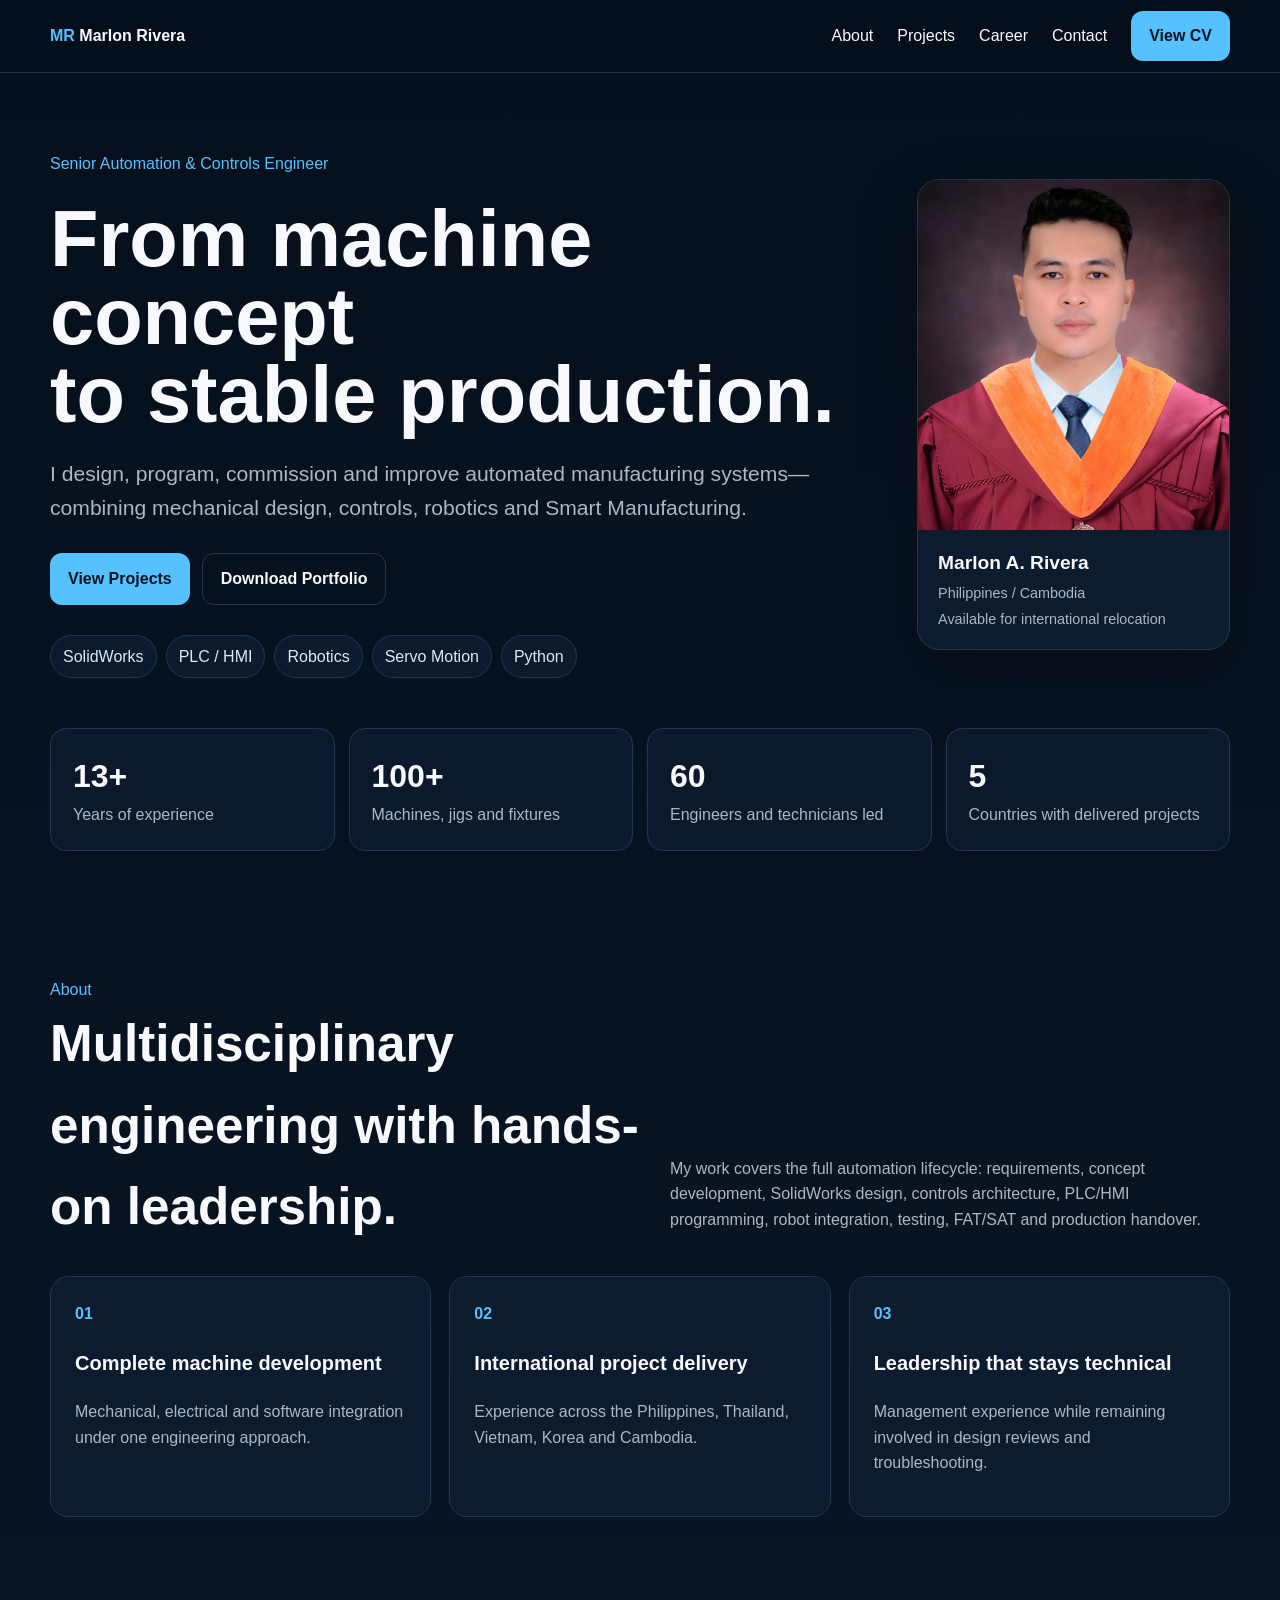
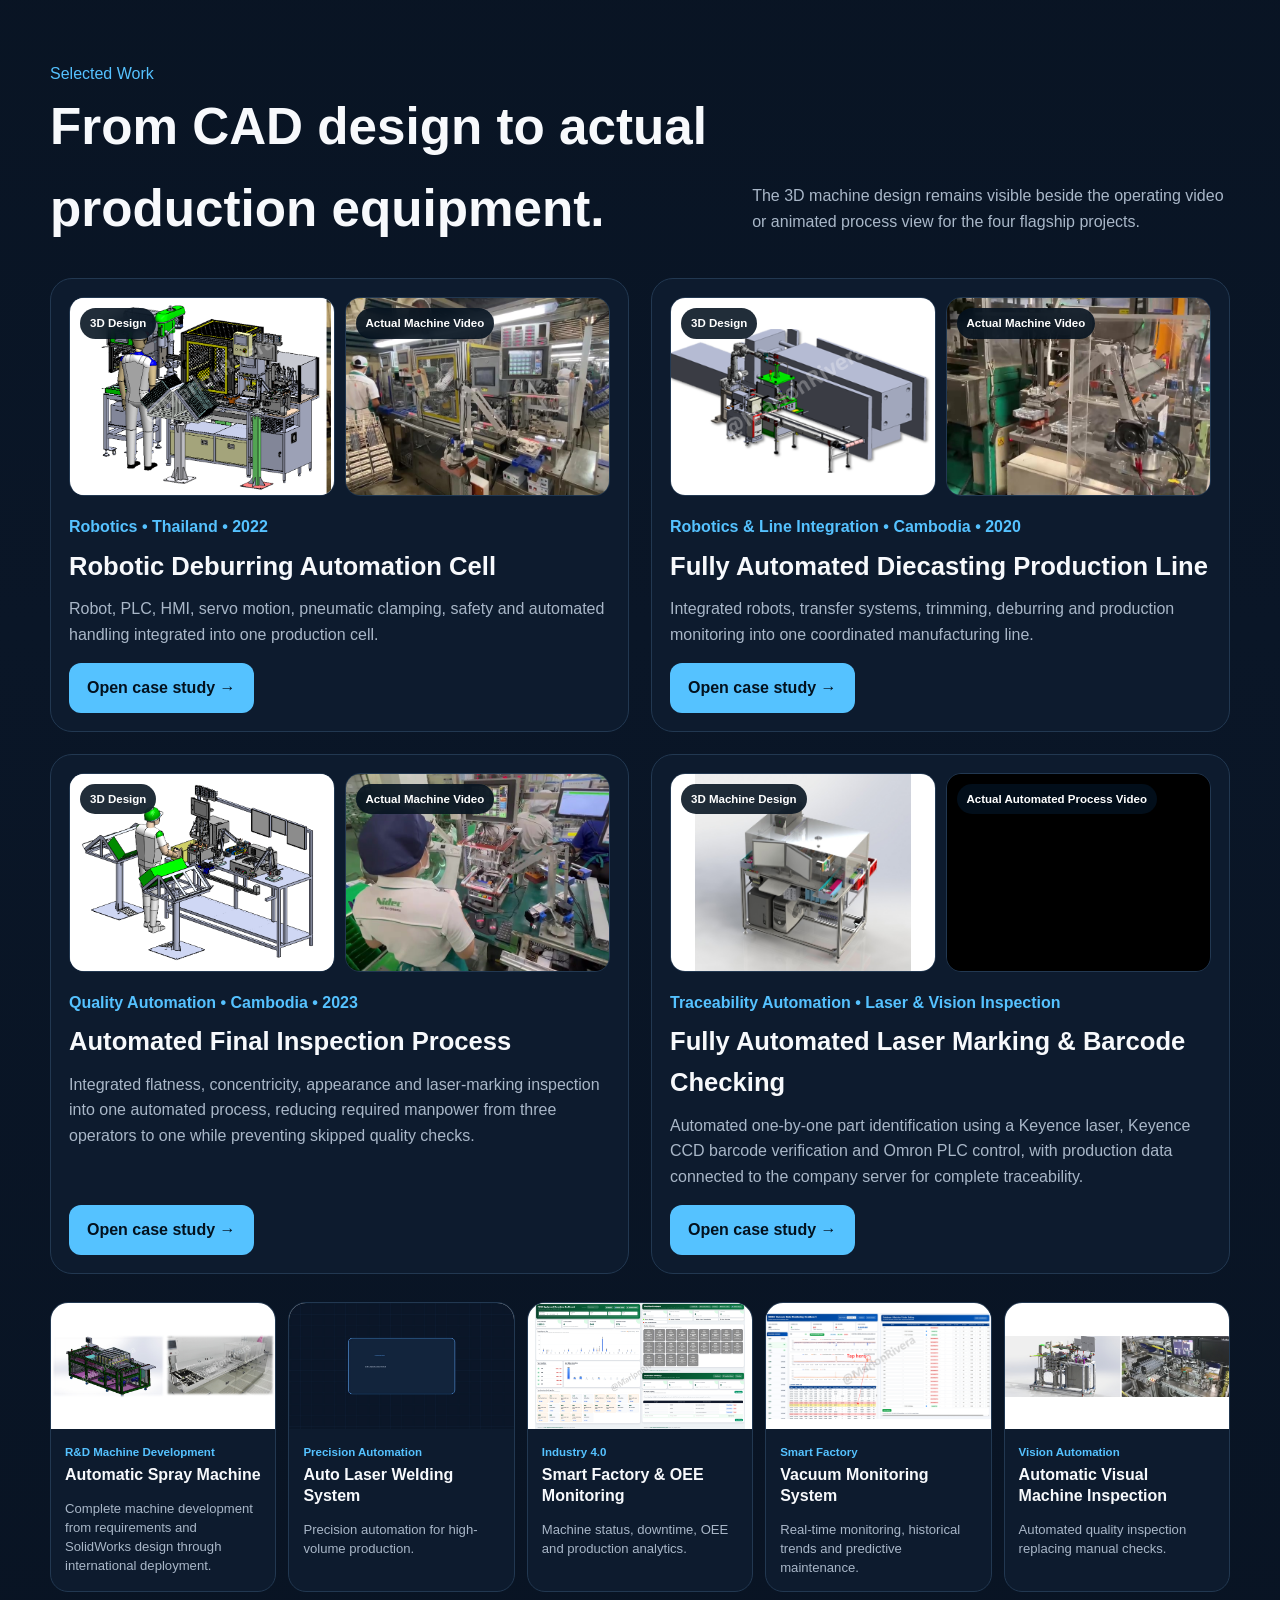
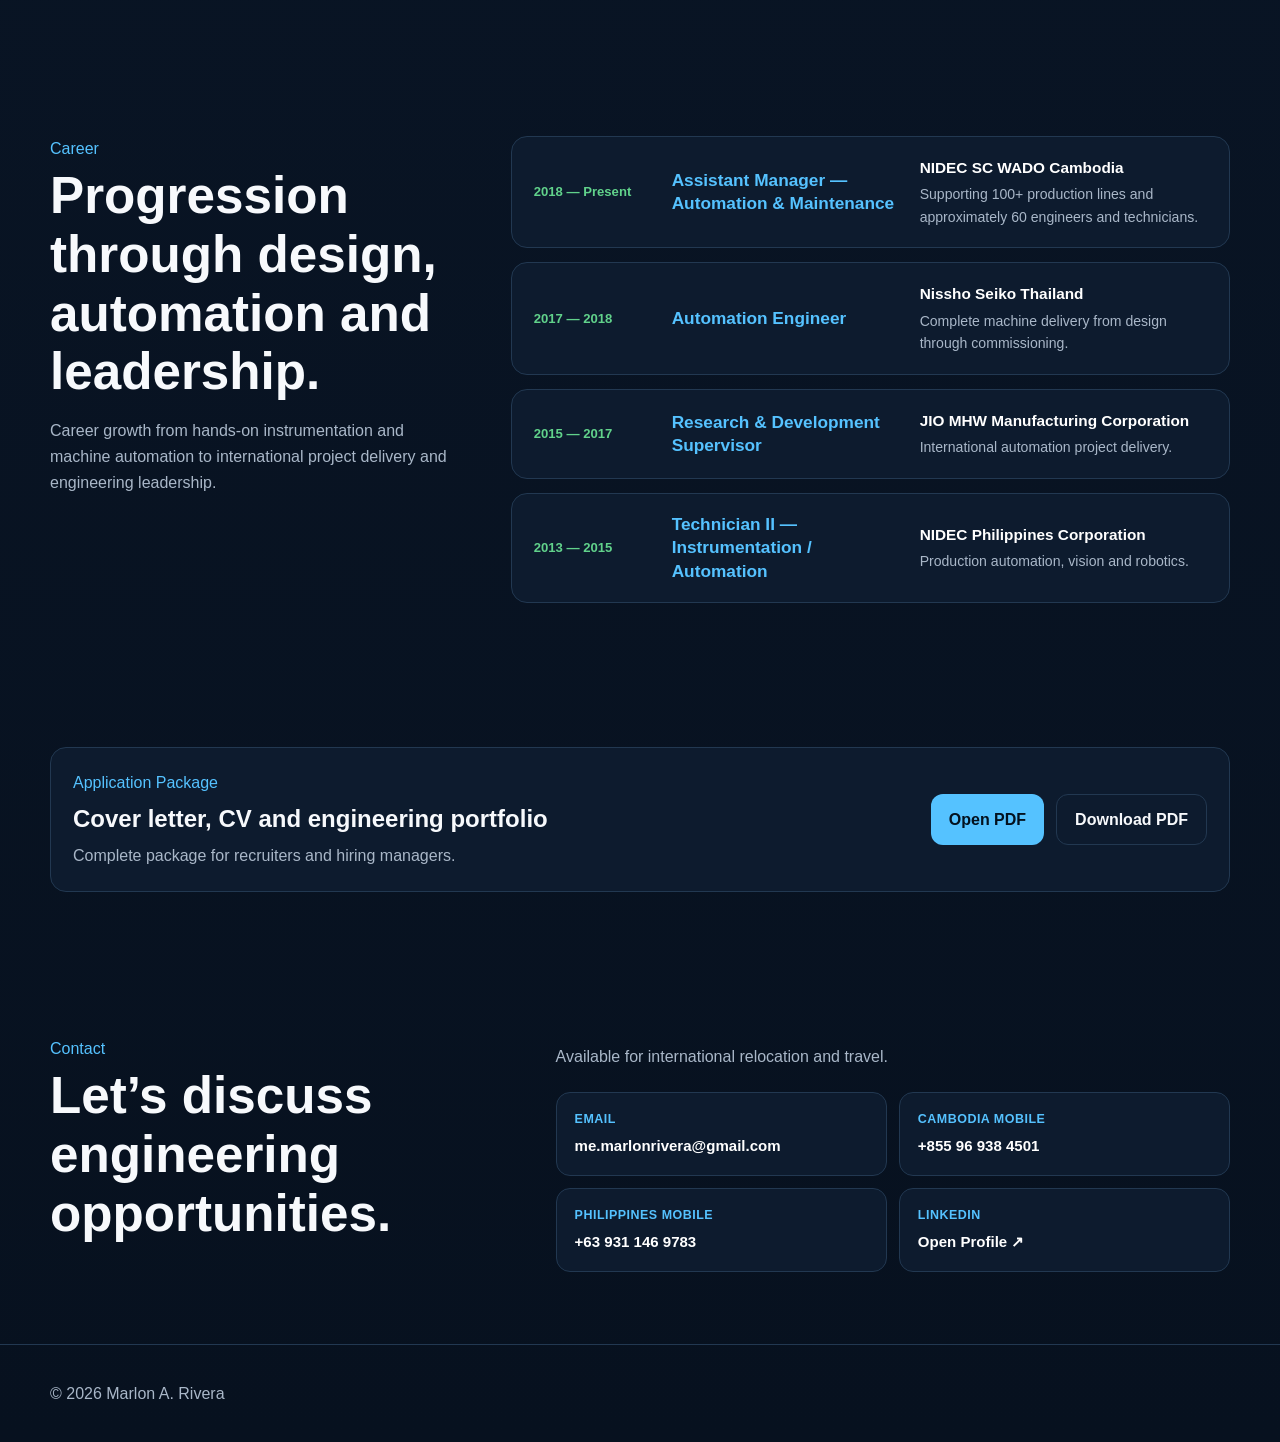
==== commit 39ef7728: "Engineering Portfolio V. 13" ====
--- a/index.html
+++ b/index.html
@@ -1,171 +1,18 @@
 <!doctype html>
-<html lang="en">
-<head>
-<meta charset="UTF-8">
-<meta name="viewport" content="width=device-width, initial-scale=1.0">
-<meta name="theme-color" content="#07101d">
-<meta name="description" content="Marlon A. Rivera — Senior Automation & Controls Engineer specializing in machine design, robotics, PLC/HMI programming and Smart Manufacturing.">
-<link rel="icon" type="image/png" href="assets/favicon.png">
+<html lang="en"><head><meta charset="utf-8"><meta name="viewport" content="width=device-width,initial-scale=1">
 <title>Marlon A. Rivera | Engineering Portfolio</title>
-<link rel="stylesheet" href="styles.css">
-<script>document.documentElement.classList.add("js")</script>
-</head>
-<body>
-<div class="progress-bar" id="progress-bar"></div>
-
-<header class="site-header">
-  <nav class="nav shell">
-    <a class="brand" href="#home"><span>MR</span><b>Marlon Rivera</b></a>
-    <button class="menu-button" aria-label="Open navigation" aria-expanded="false">☰</button>
-    <div class="nav-links">
-      <a href="#about">About</a>
-      <a href="#projects">Projects</a>
-      <a href="#career">Career</a>
-      <a href="#contact">Contact</a>
-      <a class="nav-button" href="assets/Marlon_Rivera_CL_CV_Engineering_Portfolio.pdf" target="_blank">View CV</a>
-    </div>
-  </nav>
-</header>
-
-<main>
-<section id="home" class="hero">
-  <div class="shell hero-grid">
-    <div class="hero-copy reveal">
-      <p class="eyebrow">Senior Automation & Controls Engineer</p>
-      <h1>From machine concept<br>to stable production.</h1>
-      <p class="lead">I design, program, commission and improve automated manufacturing systems—combining mechanical design, controls, robotics and Smart Manufacturing.</p>
-      <div class="hero-actions">
-        <a class="button primary" href="#projects">View Projects</a>
-        <a class="button secondary" href="assets/Marlon_Rivera_CL_CV_Engineering_Portfolio.pdf" target="_blank">Download Portfolio</a>
-      </div>
-      <div class="proof-row">
-        <span>SolidWorks</span><span>PLC / HMI</span><span>Robotics</span><span>Servo Motion</span><span>Python</span>
-      </div>
-    </div>
-    <aside class="profile-card reveal">
-      <img src="assets/images/profile.jpeg" alt="Marlon A. Rivera">
-      <div><strong>Marlon A. Rivera</strong><span>Philippines / Cambodia</span><span>Available for international relocation</span></div>
-    </aside>
-  </div>
-</section>
-
-<section class="stats">
-  <div class="shell stat-grid">
-    <article><strong class="counter" data-target="13">0</strong><span>Years of experience</span></article>
-    <article><strong class="counter" data-target="100">0</strong><span>Machines, jigs and fixtures</span></article>
-    <article><strong class="counter" data-target="60">0</strong><span>Engineers and technicians led</span></article>
-    <article><strong class="counter no-plus" data-target="5">0</strong><span>Countries with delivered projects</span></article>
-  </div>
-</section>
-
-<section id="about" class="section">
-  <div class="shell split">
-    <div class="section-title reveal"><p class="eyebrow">About</p><h2>Multidisciplinary engineering with hands-on leadership.</h2></div>
-    <div class="about-copy reveal">
-      <p class="intro">My work covers the full automation lifecycle: requirements, concept development, SolidWorks design, controls architecture, PLC/HMI programming, robot integration, testing, FAT/SAT and production handover.</p>
-      <div class="value-grid">
-        <article><b>01</b><h3>Complete machine development</h3><p>Mechanical, electrical and software integration under one engineering approach.</p></article>
-        <article><b>02</b><h3>International project delivery</h3><p>Experience across the Philippines, Thailand, Vietnam, Korea and Cambodia.</p></article>
-        <article><b>03</b><h3>Leadership that stays technical</h3><p>Management experience while remaining involved in design reviews and troubleshooting.</p></article>
-      </div>
-      <div class="recognition"><span>Employee of the Year — 2016</span><span>Korean Government Patent Recognition</span><span>Mechanical Engineering + Mechatronics</span></div>
-    </div>
-  </div>
-</section>
-
-<section id="projects" class="section project-section">
-  <div class="shell">
-    <div class="section-heading reveal">
-      <p class="eyebrow">Selected Work</p>
-      <h2>From CAD design to actual production equipment.</h2>
-      <p>Each case study shows the engineering concept, completed machine, technologies used and project impact.</p>
-    </div>
-
-    <div class="featured-list">
-      <a class="feature-card reveal" href="projects/robotic-deburring-cell.html">
-        <img src="assets/covers/deburring.png" alt="Robotic Deburring Automation Cell CAD design and actual machine">
-        <div>
-          <span>Robotics • Thailand • 2022</span>
-          <h3>Robotic Deburring Automation Cell</h3>
-          <p>Robot, PLC, HMI, servo motion, pneumatic clamping, safety and automated handling integrated into one production cell.</p>
-          <b>Open case study →</b>
-        </div>
-      </a>
-
-      <a class="feature-card reveal" href="projects/automated-diecasting-line.html">
-        <img src="assets/covers/diecast.png" alt="Fully Automated Diecasting Production Line CAD design and actual machine">
-        <div>
-          <span>Robotics & Line Integration • Cambodia • 2020</span>
-          <h3>Fully Automated Diecasting Production Line</h3>
-          <p>Integrated robots, transfer systems, trimming, deburring and production monitoring into one coordinated manufacturing line.</p>
-          <b>Open case study →</b>
-        </div>
-      </a>
-
-      <a class="feature-card reveal" href="projects/automatic-spray-machine.html">
-        <img src="assets/covers/spray.png" alt="Automatic Spray Machine CAD design and actual machine">
-        <div>
-          <span>R&D Machine Development • Philippines / Vietnam • 2015</span>
-          <h3>Automatic Spray Machine</h3>
-          <p>Complete machine development from customer requirements and SolidWorks design through automation programming and international deployment.</p>
-          <b>Open case study →</b>
-        </div>
-      </a>
-    </div>
-
-    <h3 class="subheading reveal">Additional projects</h3>
-    <div class="project-grid">
-      <a class="project-card reveal" href="projects/auto-laser-welding.html">
-        <img src="assets/covers/laser.jpg" alt="Auto Laser Welding System">
-        <div><span>Precision Automation • 2015</span><h3>Auto Laser Welding System</h3><p>Precision automation for high-volume production.</p><b>View project →</b></div>
-      </a>
-
-      <a class="project-card reveal" href="projects/smart-factory-oee.html">
-        <img src="assets/covers/oee.png" alt="Smart Factory and OEE Monitoring System">
-        <div><span>Industry 4.0 • 2026</span><h3>Smart Factory & OEE Monitoring</h3><p>Machine status, downtime, OEE and production analytics.</p><b>View project →</b></div>
-      </a>
-
-      <a class="project-card reveal" href="projects/vacuum-monitoring.html">
-        <img src="assets/covers/vacuum.png" alt="Vacuum Monitoring and Predictive Maintenance System">
-        <div><span>Smart Factory • 2025</span><h3>Vacuum Monitoring System</h3><p>Real-time monitoring, historical trends and predictive maintenance.</p><b>View project →</b></div>
-      </a>
-
-      <a class="project-card reveal" href="projects/automatic-visual-inspection.html">
-        <img src="assets/covers/avmi.png" alt="Automatic Visual Machine Inspection system">
-        <div><span>Vision Automation • 2014</span><h3>Automatic Visual Machine Inspection</h3><p>Automated quality inspection replacing manual checks.</p><b>View project →</b></div>
-      </a>
-    </div>
-  </div>
-</section>
-
-<section id="career" class="section">
-  <div class="shell split">
-    <div class="section-title reveal"><p class="eyebrow">Career</p><h2>Progression through design, automation and leadership.</h2></div>
-    <div class="timeline">
-      <article class="reveal"><time>2018 — Present</time><div><h3>Assistant Manager — Automation & Maintenance</h3><h4>NIDEC SC WADO Cambodia</h4><p>Lead automation, machine design, maintenance and Smart Factory initiatives supporting 100+ production lines and approximately 60 engineers and technicians.</p></div></article>
-      <article class="reveal"><time>2017 — 2018</time><div><h3>Automation Engineer</h3><h4>Nissho Seiko Thailand</h4><p>Complete machine delivery from design and controls integration through installation, qualification and production support.</p></div></article>
-      <article class="reveal"><time>2015 — 2017</time><div><h3>Research & Development Supervisor</h3><h4>JIO MHW Manufacturing Corporation</h4><p>Led design and programming teams and delivered projects to the Philippines, Vietnam and Korea.</p></div></article>
-      <article class="reveal"><time>2013 — 2015</time><div><h3>Technician II — Instrumentation / Automation</h3><h4>NIDEC Philippines Corporation</h4><p>Designed and programmed production automation, vision systems, laser welding systems and robot applications.</p></div></article>
-    </div>
-  </div>
-</section>
-
-<section class="section document-section">
-  <div class="shell document-card reveal">
-    <div><p class="eyebrow">Application Package</p><h2>Cover letter, CV and engineering portfolio</h2><p>Complete 14-page package for recruiters and hiring managers.</p></div>
-    <div><a class="button primary" href="assets/Marlon_Rivera_CL_CV_Engineering_Portfolio.pdf" target="_blank">Open PDF</a><a class="button secondary" href="assets/Marlon_Rivera_CL_CV_Engineering_Portfolio.pdf" download>Download PDF</a></div>
-  </div>
-</section>
-
-<section id="contact" class="section">
-  <div class="shell contact-card reveal">
-    <div><p class="eyebrow">Contact</p><h2>Let’s discuss engineering opportunities.</h2><p>Available for international relocation and travel.</p></div>
-    <div class="contact-list"><a href="mailto:me.marlonrivera@gmail.com">me.marlonrivera@gmail.com</a><a href="https://www.linkedin.com/in/marlon-rivera-49220612a" target="_blank">LinkedIn Profile</a><span>Philippines: +63 931 146 9783</span><span>Cambodia: +855 96 938 4501</span></div>
-  </div>
-</section>
-</main>
-
-<footer><div class="shell footer-row"><p>© <span id="year"></span> Marlon A. Rivera</p><a href="#home">Back to top ↑</a></div></footer>
-<script src="script.js"></script>
-</body>
-</html>+<meta name="description" content="Senior Automation & Controls Engineer portfolio">
+<link rel="stylesheet" href="styles.css"></head><body>
+<header class="nav"><div class="wrap navin"><a class="brand" href="#top"><span>MR</span> Marlon Rivera</a><nav class="links"><a href="#about">About</a><a href="#projects">Projects</a><a href="#career">Career</a><a href="#contact">Contact</a><a class="btn" href="assets/Marlon_Rivera_CL_CV_Engineering_Portfolio.pdf" target="_blank">View CV</a></nav><a class="mobile btn alt" href="#projects">Projects</a></div></header>
+<main id="top">
+<section class="hero"><div class="wrap hero-grid"><div class="hero-copy"><div class="eyebrow">Senior Automation & Controls Engineer</div><h1>From machine concept<br>to stable production.</h1><p class="lead">I design, program, commission and improve automated manufacturing systems—combining mechanical design, controls, robotics and Smart Manufacturing.</p><div class="actions"><a class="btn" href="#projects">View Projects</a><a class="btn alt" href="assets/Marlon_Rivera_CL_CV_Engineering_Portfolio.pdf" download>Download Portfolio</a></div><div class="chips"><span class="chip">SolidWorks</span><span class="chip">PLC / HMI</span><span class="chip">Robotics</span><span class="chip">Servo Motion</span><span class="chip">Python</span></div></div><aside class="profile-card"><img src="assets/images/profile.jpeg" alt="Marlon A. Rivera"><div class="profile-info"><strong>Marlon A. Rivera</strong><span>Philippines / Cambodia</span><span>Available for international relocation</span></div></aside><div class="stats"><div class="stat"><b>13+</b><span>Years of experience</span></div><div class="stat"><b>100+</b><span>Machines, jigs and fixtures</span></div><div class="stat"><b>60</b><span>Engineers and technicians led</span></div><div class="stat"><b>5</b><span>Countries with delivered projects</span></div></div></div></section>
+<section id="about"><div class="wrap"><div class="sectionhead"><div><div class="eyebrow">About</div><h2>Multidisciplinary engineering with hands-on leadership.</h2></div><p>My work covers the full automation lifecycle: requirements, concept development, SolidWorks design, controls architecture, PLC/HMI programming, robot integration, testing, FAT/SAT and production handover.</p></div><div class="about-grid"><div class="about-card"><span>01</span><h3>Complete machine development</h3><p>Mechanical, electrical and software integration under one engineering approach.</p></div><div class="about-card"><span>02</span><h3>International project delivery</h3><p>Experience across the Philippines, Thailand, Vietnam, Korea and Cambodia.</p></div><div class="about-card"><span>03</span><h3>Leadership that stays technical</h3><p>Management experience while remaining involved in design reviews and troubleshooting.</p></div></div></div></section>
+<section id="projects"><div class="wrap"><div class="sectionhead"><div><div class="eyebrow">Selected Work</div><h2>From CAD design to actual production equipment.</h2></div><p>The 3D machine design remains visible beside the operating video or animated process view for the four flagship projects.</p></div>
+<div class="feature-grid"><article class="feature"><div class="comparison-media"><div class="media-panel"><div class="media-label">3D Design</div><img src="assets/cad/deburring-cad.png" alt="Robotic Deburring 3D Design"></div><div class="media-panel"><div class="media-label">Actual Machine Video</div><video autoplay muted loop playsinline preload="metadata" poster="assets/posters/robotic-deburring-poster.jpg"><source src="assets/videos/robotic-deburring.mp4" type="video/mp4"></video></div></div><div class="feature-copy"><div class="meta">Robotics • Thailand • 2022</div><h3>Robotic Deburring Automation Cell</h3><p>Robot, PLC, HMI, servo motion, pneumatic clamping, safety and automated handling integrated into one production cell.</p><a class="btn" href="projects/robotic-deburring-cell.html">Open case study →</a></div></article>
+<article class="feature"><div class="comparison-media"><div class="media-panel"><div class="media-label">3D Design</div><img src="assets/cad/diecasting-cad.png" alt="Automated Diecasting 3D Design"></div><div class="media-panel"><div class="media-label">Actual Machine Video</div><video autoplay muted loop playsinline preload="metadata" poster="assets/posters/automated-diecasting-poster.jpg"><source src="assets/videos/automated-diecasting.mp4" type="video/mp4"></video></div></div><div class="feature-copy"><div class="meta">Robotics & Line Integration • Cambodia • 2020</div><h3>Fully Automated Diecasting Production Line</h3><p>Integrated robots, transfer systems, trimming, deburring and production monitoring into one coordinated manufacturing line.</p><a class="btn" href="projects/automated-diecasting-line.html">Open case study →</a></div></article>
+<article class="feature"><div class="comparison-media"><div class="media-panel"><div class="media-label">3D Design</div><img src="assets/cad/final-inspection-cad.png" alt="Automated Final Inspection 3D Design"></div><div class="media-panel"><div class="media-label">Actual Machine Video</div><video autoplay muted loop playsinline preload="metadata" poster="assets/posters/final-inspection-poster.jpg"><source src="assets/videos/automated-final-inspection.mp4" type="video/mp4"></video></div></div><div class="feature-copy"><div class="meta">Quality Automation • Cambodia • 2023</div><h3>Automated Final Inspection Process</h3><p>Integrated flatness, concentricity, appearance and laser-marking inspection into one automated process, reducing required manpower from three operators to one while preventing skipped quality checks.</p><a class="btn" href="projects/automated-final-inspection.html">Open case study →</a></div></article>
+<article class="feature"><div class="comparison-media"><div class="media-panel"><div class="media-label">3D Machine Design</div><img src="assets/cad/laser-marking-3d.jpg" alt="Fully Automated Laser Marking and Barcode Checking 3D Design"></div><div class="media-panel"><div class="media-label">Actual Automated Process Video</div><video autoplay muted loop playsinline preload="metadata"><source src="assets/videos/fully-auto-laser-mark-barcode.mp4" type="video/mp4">Your browser does not support HTML5 video.</video></div></div><div class="feature-copy"><div class="meta">Traceability Automation • Laser & Vision Inspection</div><h3>Fully Automated Laser Marking & Barcode Checking</h3><p>Automated one-by-one part identification using a Keyence laser, Keyence CCD barcode verification and Omron PLC control, with production data connected to the company server for complete traceability.</p><a class="btn" href="projects/automated-laser-marking-barcode.html">Open case study →</a></div></article>
+</div><div class="grid"><a class="card" href="projects/automatic-spray-machine.html"><img src="assets/covers/spray.png" alt="Automatic Spray Machine"><div class="cardbody"><div class="meta">R&D Machine Development</div><h3>Automatic Spray Machine</h3><p>Complete machine development from requirements and SolidWorks design through international deployment.</p></div></a><a class="card" href="projects/auto-laser-welding.html"><img src="assets/covers/laser.jpg" alt="Auto Laser Welding"><div class="cardbody"><div class="meta">Precision Automation</div><h3>Auto Laser Welding System</h3><p>Precision automation for high-volume production.</p></div></a><a class="card" href="projects/smart-factory-oee.html"><img src="assets/covers/oee.png" alt="OEE Monitoring"><div class="cardbody"><div class="meta">Industry 4.0</div><h3>Smart Factory & OEE Monitoring</h3><p>Machine status, downtime, OEE and production analytics.</p></div></a><a class="card" href="projects/vacuum-monitoring.html"><img src="assets/covers/vacuum.png" alt="Vacuum Monitoring"><div class="cardbody"><div class="meta">Smart Factory</div><h3>Vacuum Monitoring System</h3><p>Real-time monitoring, historical trends and predictive maintenance.</p></div></a><a class="card" href="projects/automatic-visual-inspection.html"><img src="assets/covers/avmi.png" alt="Visual Inspection"><div class="cardbody"><div class="meta">Vision Automation</div><h3>Automatic Visual Machine Inspection</h3><p>Automated quality inspection replacing manual checks.</p></div></a></div></div></section>
+<section id="career"><div class="wrap career-layout"><div class="career-intro"><div class="eyebrow">Career</div><h2>Progression through design, automation and leadership.</h2><p>Career growth from hands-on instrumentation and machine automation to international project delivery and engineering leadership.</p></div><div class="career"><div class="job"><small>2018 — Present</small><h3>Assistant Manager — Automation & Maintenance</h3><p><strong>NIDEC SC WADO Cambodia</strong><span>Supporting 100+ production lines and approximately 60 engineers and technicians.</span></p></div><div class="job"><small>2017 — 2018</small><h3>Automation Engineer</h3><p><strong>Nissho Seiko Thailand</strong><span>Complete machine delivery from design through commissioning.</span></p></div><div class="job"><small>2015 — 2017</small><h3>Research & Development Supervisor</h3><p><strong>JIO MHW Manufacturing Corporation</strong><span>International automation project delivery.</span></p></div><div class="job"><small>2013 — 2015</small><h3>Technician II — Instrumentation / Automation</h3><p><strong>NIDEC Philippines Corporation</strong><span>Production automation, vision and robotics.</span></p></div></div></div></section>
+<section class="application"><div class="wrap application-card"><div><div class="eyebrow">Application Package</div><h2>Cover letter, CV and engineering portfolio</h2><p>Complete package for recruiters and hiring managers.</p></div><div class="actions"><a class="btn" href="assets/Marlon_Rivera_CL_CV_Engineering_Portfolio.pdf" target="_blank">Open PDF</a><a class="btn alt" href="assets/Marlon_Rivera_CL_CV_Engineering_Portfolio.pdf" download>Download PDF</a></div></div></section>
+<section id="contact"><div class="wrap contact-layout"><div class="contact-intro"><div class="eyebrow">Contact</div><h2>Let’s discuss engineering opportunities.</h2></div><div class="contact-details"><p>Available for international relocation and travel.</p><div class="contact-list"><a href="mailto:me.marlonrivera@gmail.com"><span>Email</span><strong>me.marlonrivera@gmail.com</strong></a><a href="tel:+855969384501"><span>Cambodia Mobile</span><strong>+855 96 938 4501</strong></a><a href="tel:+639311469783"><span>Philippines Mobile</span><strong>+63 931 146 9783</strong></a><a href="https://www.linkedin.com/in/marlon-rivera-49220612a" target="_blank"><span>LinkedIn</span><strong>Open Profile ↗</strong></a></div></div></div></section></main><footer><div class="wrap">© <span data-year></span> Marlon A. Rivera</div></footer><script src="script.js"></script></body></html>
--- a/styles.css
+++ b/styles.css
@@ -1,81 +1,41 @@
-*{box-sizing:border-box}:root{--bg:#08111f;--surface:#0f1d30;--surface2:#142640;--text:#f5f8ff;--muted:#aebbd0;--line:rgba(255,255,255,.13);--blue:#5ca9ff;--cyan:#62dfc0;--max:1240px;--shadow:0 22px 65px rgba(0,0,0,.28)}html{scroll-behavior:smooth}body{margin:0;background:var(--bg);color:var(--text);font-family:Inter,'Segoe UI',Arial,sans-serif;line-height:1.65}a{color:inherit}.shell{width:min(calc(100% - 48px),var(--max));margin:auto}.progress-bar{position:fixed;top:0;left:0;height:3px;width:0;background:linear-gradient(90deg,var(--blue),var(--cyan));z-index:200}.site-header{position:sticky;top:0;z-index:100;background:rgba(8,17,31,.94);backdrop-filter:blur(14px);border-bottom:1px solid var(--line)}.nav{height:74px;display:flex;align-items:center;justify-content:space-between}.brand{display:flex;align-items:center;gap:10px;text-decoration:none}.brand span{width:36px;height:36px;display:grid;place-items:center;border-radius:9px;background:linear-gradient(135deg,var(--blue),var(--cyan));color:#07101c;font-weight:950}.nav-links{display:flex;align-items:center;gap:24px}.nav-links a{text-decoration:none;color:var(--muted);font-weight:750}.nav-links a:hover{color:var(--text)}.nav-button{padding:8px 13px;border:1px solid var(--line);border-radius:8px}.menu-button{display:none;border:0;background:none;color:var(--text);font-size:1.5rem}.hero{padding:110px 0 75px;background:radial-gradient(circle at 80% 20%,rgba(92,169,255,.18),transparent 31%)}.hero-grid{display:grid;grid-template-columns:1.45fr .55fr;gap:70px;align-items:center}.eyebrow{text-transform:uppercase;letter-spacing:.15em;font-size:.75rem;font-weight:900;color:var(--cyan)}h1{font-size:clamp(3.4rem,6.4vw,6.3rem);line-height:.98;margin:12px 0 25px;letter-spacing:-.04em}.lead{font-size:1.12rem;color:var(--muted);max-width:830px}.hero-actions{display:flex;gap:13px;flex-wrap:wrap;margin:30px 0}.button{display:inline-flex;align-items:center;justify-content:center;min-height:49px;padding:0 22px;border-radius:9px;text-decoration:none;font-weight:900}.primary{background:var(--blue);color:#07101c}.secondary{border:1px solid var(--line)}.proof-row,.recognition{display:flex;gap:8px;flex-wrap:wrap}.proof-row span,.recognition span{padding:7px 11px;border:1px solid var(--line);border-radius:999px;color:var(--muted);font-size:.82rem}.profile-card{max-width:360px;padding:17px;border:1px solid var(--line);border-radius:22px;background:linear-gradient(145deg,var(--surface2),var(--surface));box-shadow:var(--shadow)}.profile-card img{width:100%;aspect-ratio:4/5;object-fit:cover;border-radius:15px;display:block}.profile-card>div{display:flex;flex-direction:column;padding:15px 3px 2px}.profile-card span{color:var(--muted);font-size:.87rem}.stats{padding:0 0 55px}.stat-grid{display:grid;grid-template-columns:repeat(4,1fr);background:var(--surface);border:1px solid var(--line);border-radius:18px;overflow:hidden}.stat-grid article{padding:26px;border-right:1px solid var(--line)}.stat-grid article:last-child{border:0}.stat-grid strong{display:block;font-size:2.35rem;color:var(--blue)}.stat-grid strong:not(.no-plus):after{content:'+'}.stat-grid span{color:var(--muted);font-size:.86rem}.section{padding:95px 0}.split{display:grid;grid-template-columns:.78fr 1.22fr;gap:80px}.section-title{align-self:start;position:sticky;top:105px}.section h2{font-size:clamp(2.15rem,4vw,3.65rem);line-height:1.1;margin:8px 0 24px;letter-spacing:-.025em}.intro{font-size:1.28rem}.value-grid{display:grid;grid-template-columns:repeat(3,1fr);gap:15px;margin:30px 0}.value-grid article{padding:22px;border:1px solid var(--line);border-radius:16px;background:var(--surface)}.value-grid b{color:var(--blue)}.value-grid h3{margin:7px 0}.value-grid p,.section-heading p,.feature-card p,.project-card p,.timeline p,.document-card p,.contact-card p{color:var(--muted)}.project-section{background:#0b1727}.section-heading{max-width:780px;margin-bottom:30px}.featured-list{display:flex;flex-direction:column;gap:22px}.feature-card{display:grid;grid-template-columns:1.15fr .85fr;min-height:360px;background:var(--surface);border:1px solid var(--line);border-radius:20px;overflow:hidden;text-decoration:none;transition:.25s}.feature-card:hover{transform:translateY(-4px);box-shadow:var(--shadow)}.feature-card img{width:100%;height:100%;object-fit:cover}.feature-card>div{padding:42px;display:flex;flex-direction:column;justify-content:center}.feature-card span,.project-card span{color:var(--cyan);font-weight:900;text-transform:uppercase;letter-spacing:.12em;font-size:.75rem}.feature-card h3{font-size:clamp(1.8rem,3vw,3rem);line-height:1.05;margin:10px 0 18px}.feature-card b,.project-card b{color:var(--blue)}.subheading{margin:45px 0 18px}.project-grid{display:grid;grid-template-columns:repeat(4,1fr);gap:17px}.project-card{display:block;text-decoration:none;background:var(--surface);border:1px solid var(--line);border-radius:17px;overflow:hidden;transition:.25s}.project-card:hover{transform:translateY(-4px);box-shadow:var(--shadow)}.project-card img{width:100%;height:190px;object-fit:cover;display:block}.project-card>div{padding:19px}.project-card h3{line-height:1.2}.timeline article{display:grid;grid-template-columns:185px 1fr;gap:35px;padding:32px 0;border-top:1px solid var(--line)}.timeline time{color:var(--cyan);font-weight:900}.timeline h3{margin:0}.timeline h4{color:var(--blue);margin:5px 0 10px}.document-section{background:#0b1727}.document-card,.contact-card{display:grid;grid-template-columns:1.2fr .8fr;gap:40px;align-items:center;padding:40px;border:1px solid var(--line);border-radius:20px;background:var(--surface)}.document-card>div:last-child{display:flex;gap:11px;justify-content:flex-end;flex-wrap:wrap}.contact-card{background:linear-gradient(135deg,rgba(92,169,255,.09),rgba(98,223,192,.04))}.contact-list{display:flex;flex-direction:column;gap:11px}.contact-list a{color:var(--blue);font-weight:850;text-decoration:none}.contact-list span{color:var(--muted)}footer{border-top:1px solid var(--line)}.footer-row{min-height:86px;display:flex;align-items:center;justify-content:space-between;color:var(--muted)}.footer-row a{text-decoration:none}.reveal{opacity:0;transform:translateY(20px);transition:opacity .65s,transform .65s}.reveal.visible{opacity:1;transform:none}@media(max-width:980px){.hero-grid,.split,.document-card,.contact-card{grid-template-columns:1fr}.profile-card{max-width:350px}.section-title{position:static}.value-grid{grid-template-columns:1fr}.feature-card{grid-template-columns:1fr}.feature-card img{height:300px}.project-grid{grid-template-columns:repeat(2,1fr)}.stat-grid{grid-template-columns:repeat(2,1fr)}.nav-links{display:none;position:absolute;left:0;right:0;top:74px;flex-direction:column;align-items:flex-start;padding:20px;background:var(--bg);border-bottom:1px solid var(--line)}.nav-links.open{display:flex}.menu-button{display:block}.document-card>div:last-child{justify-content:flex-start}}@media(max-width:620px){.shell{width:min(calc(100% - 28px),var(--max))}.hero{padding-top:70px}.section{padding:72px 0}.stat-grid,.project-grid{grid-template-columns:1fr}.stat-grid article{border-right:0;border-bottom:1px solid var(--line)}.feature-card>div{padding:27px}.feature-card img{height:235px}.timeline article{grid-template-columns:1fr;gap:7px}.footer-row{flex-direction:column;justify-content:center;text-align:center}}@media(prefers-reduced-motion:reduce){*{animation:none!important;scroll-behavior:auto!important}.reveal{opacity:1;transform:none}}
 
-/* Version 6: compact engineering case-study pages */
-.project-nav{display:flex;gap:22px}.project-nav a{text-decoration:none;color:var(--muted);font-weight:800}.project-nav a:hover{color:var(--text)}
-.project-hero{padding:72px 0 54px;background:linear-gradient(180deg,#0a1525,var(--bg))}
-.project-hero-grid{display:grid;grid-template-columns:.95fr 1.05fr;gap:55px;align-items:center}
-.back-link{display:inline-block;margin-bottom:22px;color:var(--blue);text-decoration:none;font-weight:850}
-.project-intro h1{font-size:clamp(2.7rem,5vw,5rem);line-height:1.02;margin:10px 0 20px;letter-spacing:-.035em}
-.project-lead{font-size:1.08rem;color:var(--muted);max-width:700px}
-.tech-row{display:flex;gap:8px;flex-wrap:wrap;margin-top:24px}
-.tech-row span{padding:7px 11px;border:1px solid var(--line);border-radius:999px;color:var(--muted);font-size:.8rem}
-.project-cover{border:1px solid var(--line);border-radius:20px;overflow:hidden;background:var(--surface);box-shadow:var(--shadow)}
-.project-cover img{width:100%;aspect-ratio:16/10;object-fit:cover;display:block}
-.project-summary{padding:70px 0}
-.summary-grid{display:grid;grid-template-columns:repeat(3,1fr);gap:18px}
-.summary-grid article{padding:26px;border:1px solid var(--line);border-radius:18px;background:var(--surface)}
-.summary-grid h2{font-size:1.35rem;margin:7px 0 12px}
-.summary-grid p:last-child{color:var(--muted);margin-bottom:0}
-.project-results{padding:65px 0;background:#0b1727}
-.result-layout{display:grid;grid-template-columns:.7fr 1.3fr;gap:55px;align-items:start}
-.result-layout h2{font-size:clamp(2rem,3.5vw,3rem);margin:8px 0}
-.result-layout ul{display:grid;grid-template-columns:repeat(2,1fr);gap:12px;list-style:none;padding:0;margin:0}
-.result-layout li{padding:18px;border:1px solid var(--line);border-radius:14px;background:var(--surface)}
-.project-actions{padding:65px 0}
-.action-panel{display:grid;grid-template-columns:1.1fr .9fr;gap:40px;align-items:center;padding:32px;border:1px solid var(--line);border-radius:20px;background:var(--surface)}
-.action-panel h2{font-size:clamp(1.8rem,3vw,2.7rem);margin:7px 0}
-.action-panel>div:last-child{display:flex;gap:12px;justify-content:flex-end;flex-wrap:wrap}
-.print-case{cursor:pointer;background:transparent;color:var(--text)}
-.case-pagination{display:grid;grid-template-columns:1fr auto 1fr;gap:15px;padding:0 0 65px}
-.case-pagination a{text-decoration:none;color:var(--blue);font-weight:850}
-.case-pagination a:last-child{text-align:right}
-.document-card{padding:28px 34px!important}
-.document-card h2{font-size:clamp(1.7rem,3vw,2.5rem)!important}
-@media(max-width:900px){
-  .project-hero-grid,.summary-grid,.result-layout,.action-panel{grid-template-columns:1fr}
-  .action-panel>div:last-child{justify-content:flex-start}
-}
-@media(max-width:620px){
-  .project-hero{padding-top:45px}
-  .result-layout ul{grid-template-columns:1fr}
-  .case-pagination{grid-template-columns:1fr;text-align:center}
-  .case-pagination a:last-child{text-align:center}
-}
-@media print{
-  .site-header,.progress-bar,.project-actions,.case-pagination,footer{display:none!important}
-  body{background:#fff;color:#000}
-  .project-hero,.project-summary,.project-results{padding:22px 0}
-  .project-results{background:#fff}
-  .summary-grid article,.result-layout li,.project-cover{border:1px solid #bbb;background:#fff}
-  .project-lead,.summary-grid p:last-child{color:#222}
-}
+:root{--bg:#07111f;--panel:#0d1b2e;--panel2:#10243c;--text:#f7f9fc;--muted:#a9b7c8;--accent:#55c2ff;--line:#223851;--max:1180px}*{box-sizing:border-box}html{scroll-behavior:smooth}body{margin:0;font-family:Inter,Segoe UI,Arial,sans-serif;background:linear-gradient(180deg,#06101c,#0a1627 48%,#07111f);color:var(--text);line-height:1.6}a{color:inherit;text-decoration:none}img,video{display:block;max-width:100%}.wrap{width:min(var(--max),calc(100% - 32px));margin:auto}.nav{position:sticky;top:0;z-index:20;background:rgba(6,16,28,.9);backdrop-filter:blur(14px);border-bottom:1px solid var(--line)}.navin{height:72px;display:flex;align-items:center;justify-content:space-between}.brand{font-weight:800}.brand span,.eyebrow,.meta{color:var(--accent)}.links{display:flex;gap:24px;align-items:center}.btn{display:inline-flex;align-items:center;justify-content:center;padding:12px 18px;border-radius:12px;background:var(--accent);color:#03111e;font-weight:800;border:0}.btn.alt{background:transparent;color:var(--text);border:1px solid var(--line)}.hero{padding:78px 0 54px}.hero-grid{display:grid;grid-template-columns:minmax(0,1.45fr) minmax(260px,.55fr);gap:42px;align-items:center}.hero-copy h1{font-size:clamp(2.8rem,6.2vw,5.8rem);line-height:.98;margin:.3em 0}.lead{font-size:clamp(1.05rem,2vw,1.32rem);color:var(--muted);max-width:780px}.actions{display:flex;gap:12px;flex-wrap:wrap;margin-top:28px}.chips{display:flex;flex-wrap:wrap;gap:9px;margin-top:30px}.chip{padding:8px 12px;border:1px solid var(--line);border-radius:999px;color:#dce8f5;background:#0b1a2c}.profile-card{background:var(--panel);border:1px solid var(--line);border-radius:22px;overflow:hidden;box-shadow:0 24px 60px rgba(0,0,0,.25)}.profile-card img{width:100%;height:350px;object-fit:cover;object-position:center 22%}.profile-info{display:grid;padding:18px 20px;gap:3px}.profile-info strong{font-size:1.2rem}.profile-info span{color:var(--muted);font-size:.9rem}.stats{grid-column:1/-1;display:grid;grid-template-columns:repeat(4,1fr);gap:14px;margin-top:8px}.stat{padding:22px;background:rgba(13,27,46,.85);border:1px solid var(--line);border-radius:16px}.stat b{font-size:2rem;display:block}.stat span{color:var(--muted)}section{padding:72px 0}.sectionhead{display:flex;justify-content:space-between;gap:24px;align-items:end;margin-bottom:28px}.sectionhead h2{font-size:clamp(2rem,4vw,3.2rem);margin:0}.sectionhead p{max-width:560px;color:var(--muted)}.about-grid{display:grid;grid-template-columns:repeat(3,1fr);gap:18px}.about-card{background:var(--panel);border:1px solid var(--line);border-radius:18px;padding:24px}.about-card>span{color:var(--accent);font-weight:900}.about-card h3{font-size:1.25rem}.about-card p{color:var(--muted)}.feature{display:grid;grid-template-columns:minmax(0,1.45fr) minmax(280px,.55fr);gap:26px;padding:24px;border:1px solid var(--line);background:var(--panel);border-radius:22px;margin:22px 0;align-items:center}.comparison-media{display:grid;grid-template-columns:1fr 1fr;gap:10px;min-width:0}.media-panel{position:relative;aspect-ratio:4/3;border-radius:15px;overflow:hidden;background:#fff;border:1px solid var(--line)}.media-panel img,.media-panel video{width:100%;height:100%;object-fit:contain;background:#fff}.media-panel video{background:#000;object-fit:cover}.media-label{position:absolute;z-index:2;top:10px;left:10px;padding:6px 10px;border-radius:999px;background:rgba(3,17,30,.88);font-size:.72rem;font-weight:800;color:#fff;backdrop-filter:blur(8px)}.feature h3{font-size:clamp(1.55rem,2.6vw,2.1rem);margin:.35rem 0}.feature p{color:var(--muted)}.meta{font-weight:700}.grid{display:grid;grid-template-columns:repeat(2,1fr);gap:20px}.card{background:var(--panel);border:1px solid var(--line);border-radius:18px;overflow:hidden}.card img{width:100%;aspect-ratio:16/9;object-fit:contain;background:#fff}.cardbody{padding:20px}.card h3{margin:.2rem 0;font-size:1.35rem}.card p{color:var(--muted)}.career{display:grid;gap:14px}.job,.application-card{padding:22px;border:1px solid var(--line);border-radius:16px;background:var(--panel)}.job small{color:var(--accent);font-weight:800}.job h3{margin:.25rem 0}.job p,.application-card p{margin:0;color:var(--muted)}.application-card{display:flex;justify-content:space-between;align-items:center;gap:24px}.application-card h2{margin:.3rem 0}.application-card .actions{margin-top:0}footer{padding:36px 0;border-top:1px solid var(--line);color:var(--muted)}.project-hero{padding:48px 0 24px}.project-hero h1{font-size:clamp(2.2rem,5vw,4.6rem);line-height:1.05;margin:.3em 0}.project-media{margin:28px 0;border:1px solid var(--line);border-radius:20px;overflow:hidden;background:#000}.project-media img,.project-media video{width:100%;max-height:680px;object-fit:contain}.project-comparison{display:grid;grid-template-columns:1fr 1fr;gap:12px;margin:28px 0}.project-comparison .media-panel{aspect-ratio:16/10}.detailgrid{display:grid;grid-template-columns:repeat(2,1fr);gap:18px}.detail{padding:22px;border:1px solid var(--line);background:var(--panel);border-radius:16px}.detail h2{font-size:1.2rem;margin:.2rem 0}.detail p,.detail li{color:var(--muted)}.projectnav{display:flex;justify-content:space-between;gap:12px;margin:32px 0}.mobile{display:none}@media(max-width:900px){.hero-grid,.feature{grid-template-columns:1fr}.profile-card{max-width:360px}.profile-card img{height:330px}.stats{grid-template-columns:1fr 1fr}.links{display:none}.mobile{display:block}.about-grid{grid-template-columns:1fr}.feature-copy{padding:4px}.hero{padding-top:50px}}@media(max-width:650px){.comparison-media,.project-comparison,.grid,.detailgrid{grid-template-columns:1fr}.stats{grid-template-columns:1fr 1fr}.media-panel{aspect-ratio:16/10}.sectionhead,.application-card{display:block}.application-card .actions{margin-top:18px}.feature{padding:14px}.wrap{width:min(var(--max),calc(100% - 20px))}}@media(max-width:420px){.stats{grid-template-columns:1fr}.hero-copy h1{font-size:2.9rem}}
 
 
-/* Version 7: full composite project images */
-.feature-card img,
-.project-card img,
-.project-cover img {
-  object-fit: contain !important;
-  object-position: center !important;
-  background: #ffffff;
-}
-.feature-card img {
-  padding: 0;
-}
-.project-card img {
-  height: 220px;
-}
-.project-cover img {
-  aspect-ratio: auto;
-  max-height: 620px;
-}
-.feature-card {
-  grid-template-columns: 1.3fr .7fr;
-}
-.feature-card img {
-  min-height: 360px;
-}
-@media(max-width:980px){
-  .feature-card{grid-template-columns:1fr}
-  .feature-card img{min-height:0;height:auto}
-}
+/* Version 11: animated project GIF */
+.animated-gif{display:block;width:100%;height:100%;object-fit:contain;background:#fff;}
+
+/* Version 13 compact portfolio layout */
+.feature-grid{display:grid;grid-template-columns:repeat(2,minmax(0,1fr));gap:22px;margin-bottom:28px}
+.feature-grid .feature{display:flex;flex-direction:column;align-items:stretch;margin:0;padding:18px;gap:18px;min-width:0}
+.feature-grid .comparison-media{width:100%;grid-template-columns:repeat(2,minmax(0,1fr));gap:10px}
+.feature-grid .media-panel{aspect-ratio:4/3}
+.feature-grid .feature-copy{display:flex;flex-direction:column;align-items:flex-start;flex:1}
+.feature-grid .feature-copy .btn{margin-top:auto}
+.feature-grid .feature h3{font-size:clamp(1.35rem,2vw,1.85rem)}
+.feature-grid .feature p{margin-top:.25rem}
+.grid{grid-template-columns:repeat(5,minmax(0,1fr));gap:12px}
+.grid .cardbody{padding:14px}
+.grid .card h3{font-size:1rem;line-height:1.3}
+.grid .card p{font-size:.82rem;line-height:1.45;margin-bottom:0}
+.grid .meta{font-size:.72rem}
+.career-layout{display:grid;grid-template-columns:minmax(260px,.72fr) minmax(0,1.28fr);gap:56px;align-items:start}
+.career-intro{position:sticky;top:104px}
+.career-intro h2,.contact-intro h2{font-size:clamp(2rem,4vw,3.2rem);line-height:1.15;margin:.35rem 0}
+.career-intro p{color:var(--muted);max-width:430px}
+.career .job{display:grid;grid-template-columns:120px minmax(230px,.8fr) minmax(260px,1.2fr);gap:18px;align-items:center;padding:19px 22px}
+.career .job small{color:#61d28b;font-size:.82rem}
+.career .job h3{color:var(--accent);font-size:1.08rem;line-height:1.35;margin:0}
+.career .job p{display:grid;gap:3px}
+.career .job p strong{color:#fff;font-size:.96rem}
+.career .job p span{color:var(--muted);font-size:.88rem}
+.contact-layout{display:grid;grid-template-columns:minmax(260px,.8fr) minmax(0,1.2fr);gap:56px;align-items:start}
+.contact-details>p{color:var(--muted);margin-top:8px}
+.contact-list{display:grid;grid-template-columns:repeat(2,minmax(0,1fr));gap:12px;margin-top:22px}
+.contact-list a{display:grid;gap:4px;padding:17px 18px;border:1px solid var(--line);border-radius:14px;background:var(--panel);transition:.2s ease}
+.contact-list a:hover{transform:translateY(-2px);border-color:var(--accent)}
+.contact-list span{color:var(--accent);font-size:.78rem;font-weight:800;text-transform:uppercase;letter-spacing:.04em}
+.contact-list strong{color:#fff;font-size:.94rem;overflow-wrap:anywhere}
+@media(max-width:1080px){.grid{grid-template-columns:repeat(3,minmax(0,1fr))}.career .job{grid-template-columns:105px 1fr}.career .job p{grid-column:2}}
+@media(max-width:900px){.feature-grid{grid-template-columns:1fr}.career-layout,.contact-layout{grid-template-columns:1fr;gap:24px}.career-intro{position:static}.grid{grid-template-columns:repeat(2,minmax(0,1fr))}}
+@media(max-width:650px){.feature-grid .comparison-media{grid-template-columns:1fr}.grid{grid-template-columns:1fr}.career .job{grid-template-columns:1fr;gap:5px}.career .job p{grid-column:auto}.contact-list{grid-template-columns:1fr}}
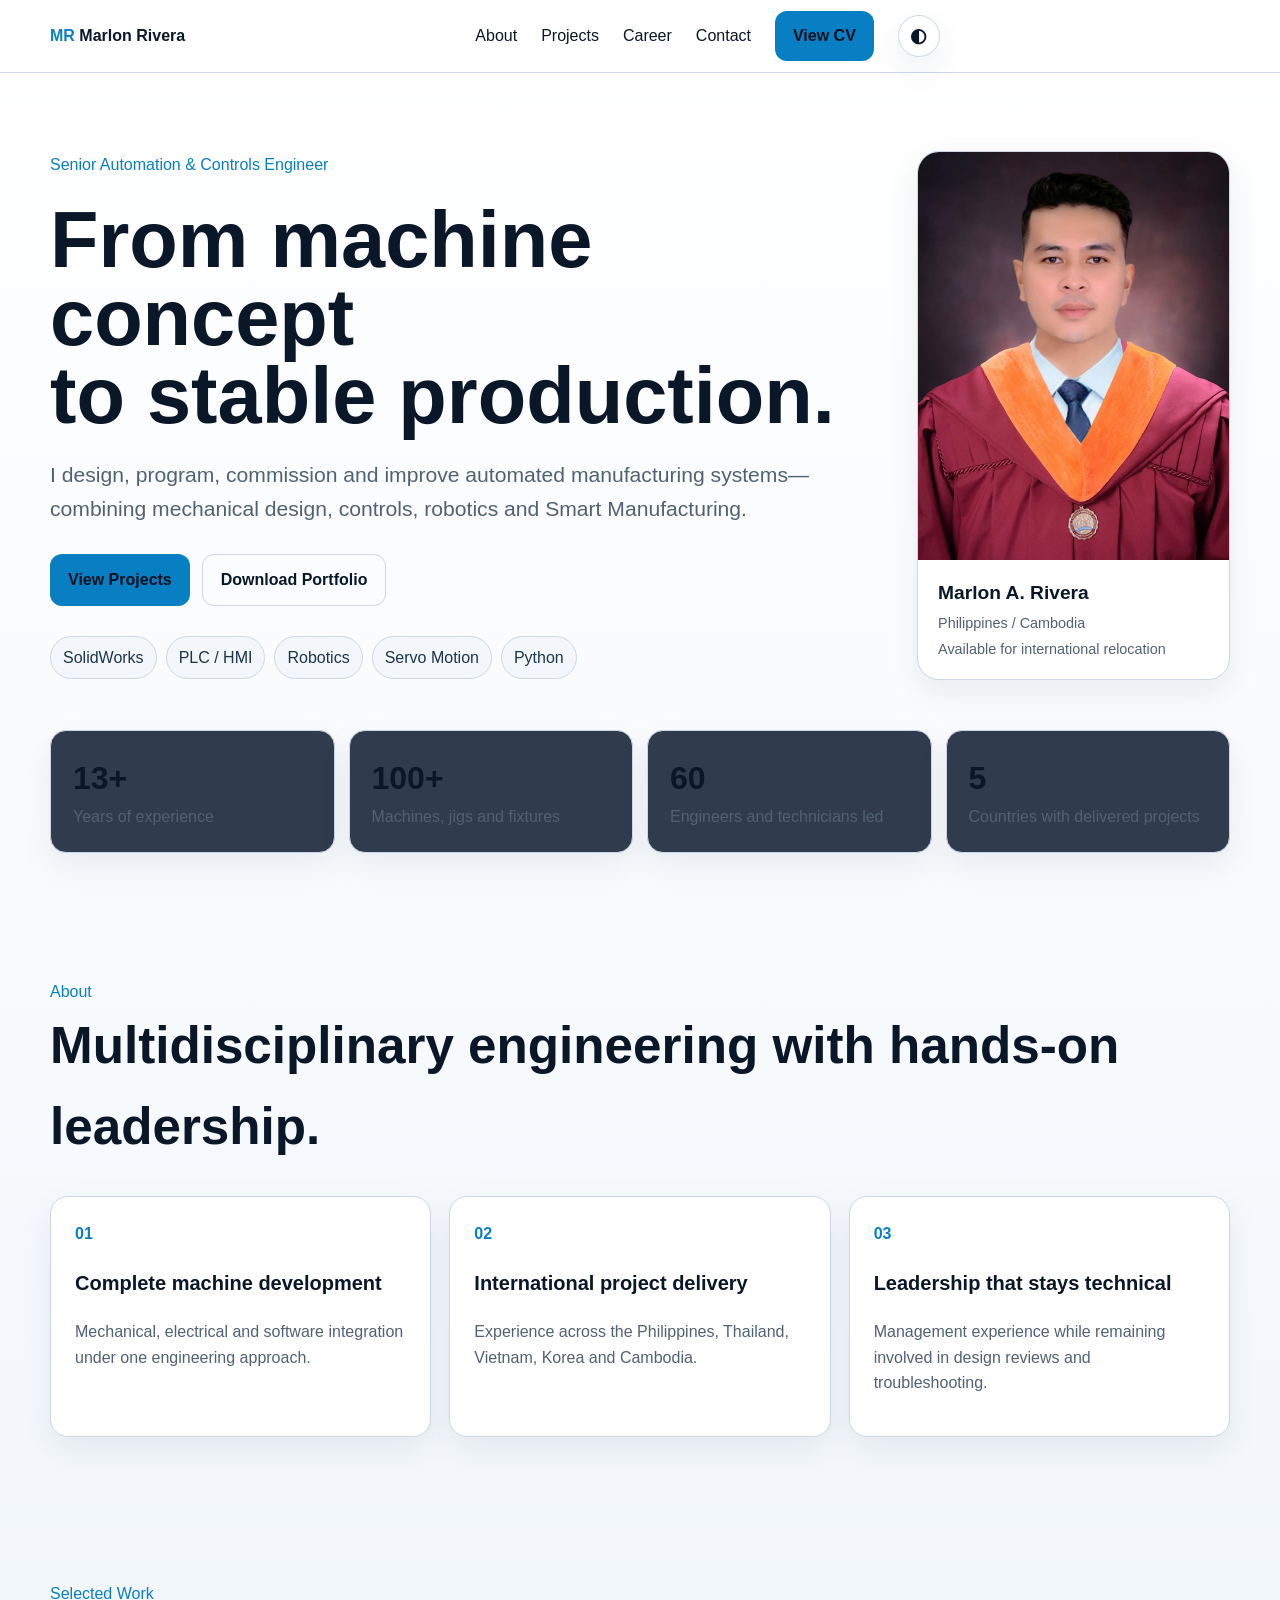
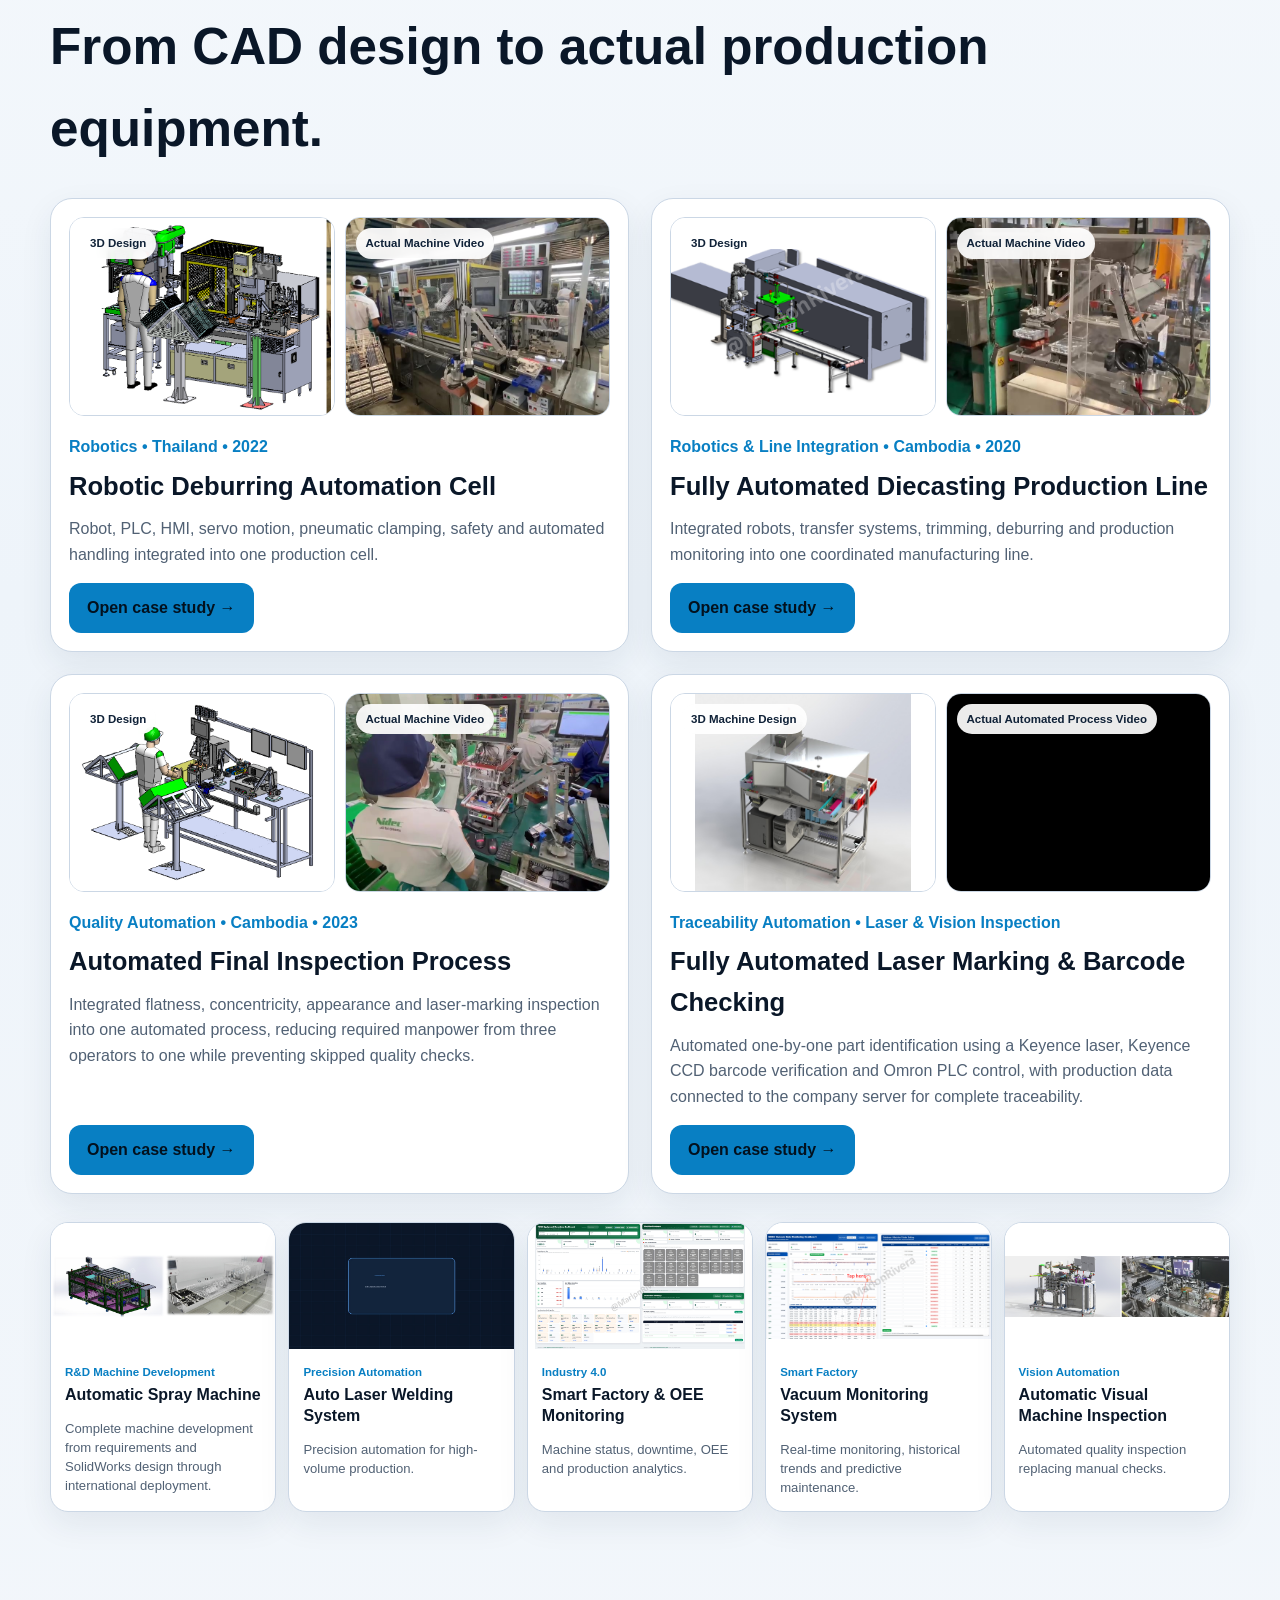
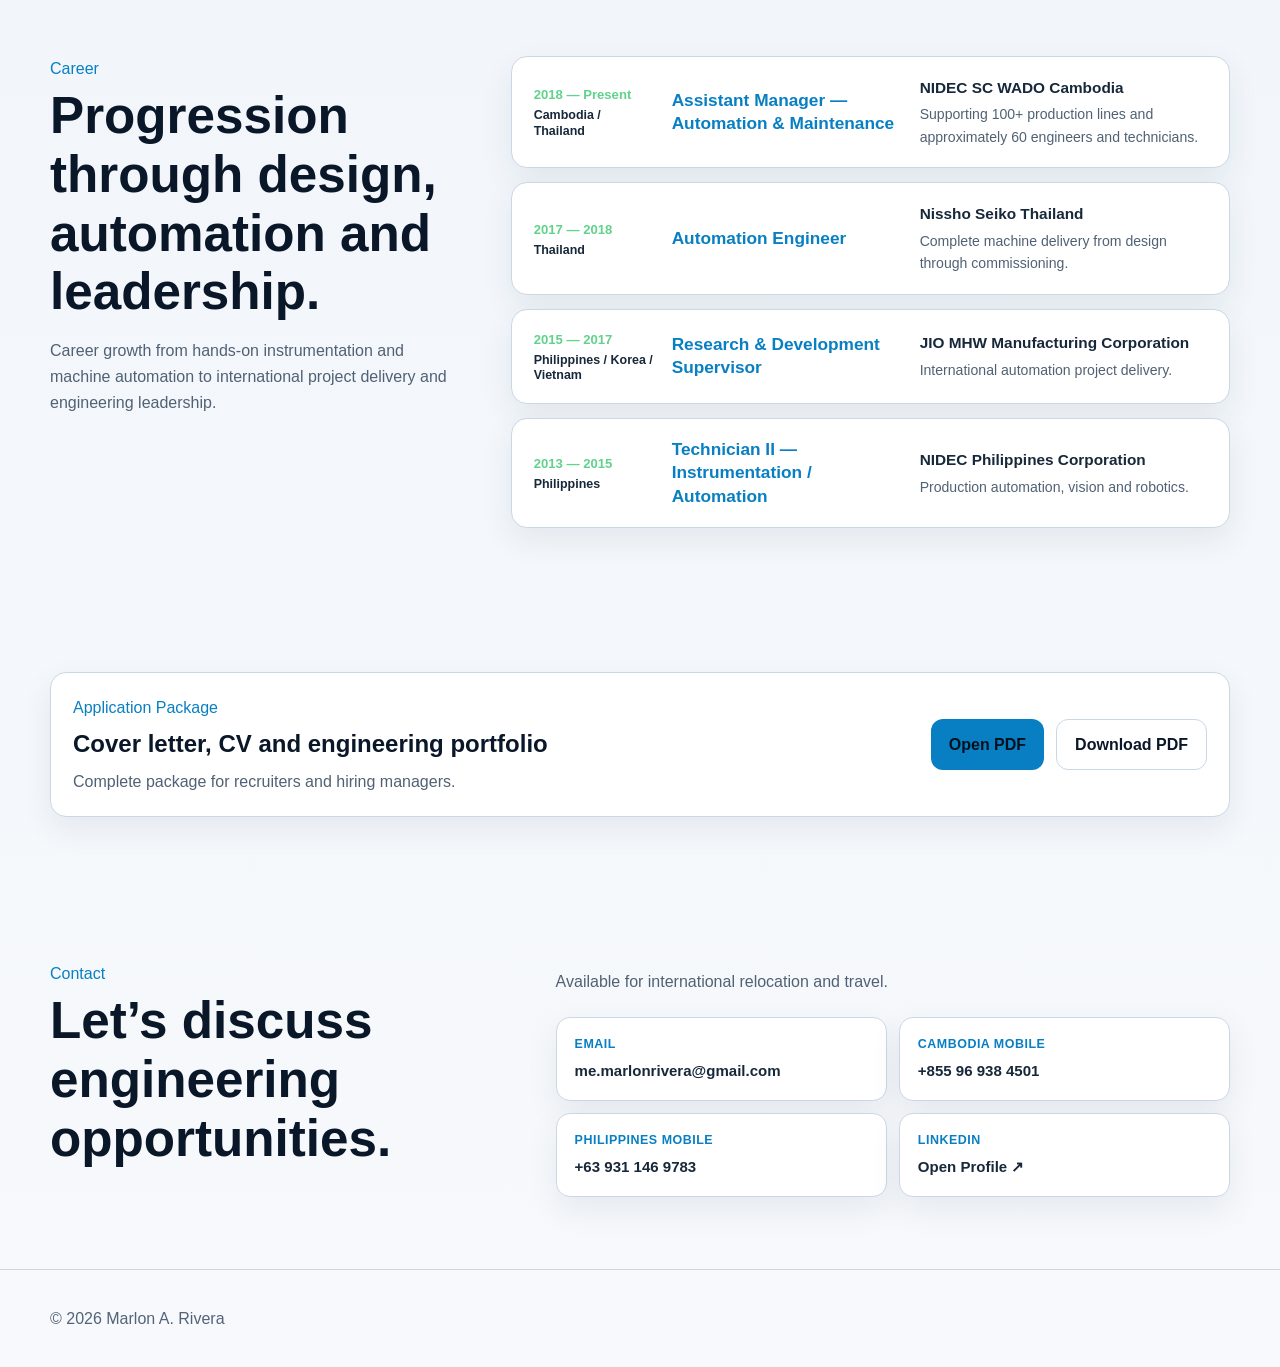
==== commit 34282614: "Engineering Portfolio Version 15" ====
--- a/index.html
+++ b/index.html
@@ -3,16 +3,16 @@
 <title>Marlon A. Rivera | Engineering Portfolio</title>
 <meta name="description" content="Senior Automation & Controls Engineer portfolio">
 <link rel="stylesheet" href="styles.css"></head><body>
-<header class="nav"><div class="wrap navin"><a class="brand" href="#top"><span>MR</span> Marlon Rivera</a><nav class="links"><a href="#about">About</a><a href="#projects">Projects</a><a href="#career">Career</a><a href="#contact">Contact</a><a class="btn" href="assets/Marlon_Rivera_CL_CV_Engineering_Portfolio.pdf" target="_blank">View CV</a></nav><a class="mobile btn alt" href="#projects">Projects</a></div></header>
+<header class="nav"><div class="wrap navin"><a class="brand" href="#top"><span>MR</span> Marlon Rivera</a><nav class="links"><a href="#about">About</a><a href="#projects">Projects</a><a href="#career">Career</a><a href="#contact">Contact</a><a class="btn" href="assets/Marlon_Rivera_CL_CV_Engineering_Portfolio.pdf" target="_blank">View CV</a><button class="theme-toggle icon-only" type="button" data-theme-toggle aria-label="Switch color theme" title="Switch color theme"><span class="theme-icon" aria-hidden="true">◐</span></button></nav><div class="mobile-nav-actions"><button class="theme-toggle mobile-theme" type="button" data-theme-toggle aria-label="Switch color theme"><span class="theme-icon" aria-hidden="true">◐</span></button><a class="mobile btn alt" href="#projects">Projects</a></div></div></header>
 <main id="top">
 <section class="hero"><div class="wrap hero-grid"><div class="hero-copy"><div class="eyebrow">Senior Automation & Controls Engineer</div><h1>From machine concept<br>to stable production.</h1><p class="lead">I design, program, commission and improve automated manufacturing systems—combining mechanical design, controls, robotics and Smart Manufacturing.</p><div class="actions"><a class="btn" href="#projects">View Projects</a><a class="btn alt" href="assets/Marlon_Rivera_CL_CV_Engineering_Portfolio.pdf" download>Download Portfolio</a></div><div class="chips"><span class="chip">SolidWorks</span><span class="chip">PLC / HMI</span><span class="chip">Robotics</span><span class="chip">Servo Motion</span><span class="chip">Python</span></div></div><aside class="profile-card"><img src="assets/images/profile.jpeg" alt="Marlon A. Rivera"><div class="profile-info"><strong>Marlon A. Rivera</strong><span>Philippines / Cambodia</span><span>Available for international relocation</span></div></aside><div class="stats"><div class="stat"><b>13+</b><span>Years of experience</span></div><div class="stat"><b>100+</b><span>Machines, jigs and fixtures</span></div><div class="stat"><b>60</b><span>Engineers and technicians led</span></div><div class="stat"><b>5</b><span>Countries with delivered projects</span></div></div></div></section>
 <section id="about"><div class="wrap"><div class="sectionhead"><div><div class="eyebrow">About</div><h2>Multidisciplinary engineering with hands-on leadership.</h2></div><p>My work covers the full automation lifecycle: requirements, concept development, SolidWorks design, controls architecture, PLC/HMI programming, robot integration, testing, FAT/SAT and production handover.</p></div><div class="about-grid"><div class="about-card"><span>01</span><h3>Complete machine development</h3><p>Mechanical, electrical and software integration under one engineering approach.</p></div><div class="about-card"><span>02</span><h3>International project delivery</h3><p>Experience across the Philippines, Thailand, Vietnam, Korea and Cambodia.</p></div><div class="about-card"><span>03</span><h3>Leadership that stays technical</h3><p>Management experience while remaining involved in design reviews and troubleshooting.</p></div></div></div></section>
-<section id="projects"><div class="wrap"><div class="sectionhead"><div><div class="eyebrow">Selected Work</div><h2>From CAD design to actual production equipment.</h2></div><p>The 3D machine design remains visible beside the operating video or animated process view for the four flagship projects.</p></div>
+<section id="projects"><div class="wrap"><div class="sectionhead"><div><div class="eyebrow">Selected Work</div><h2>From CAD design to actual production equipment.</h2></div></div>
 <div class="feature-grid"><article class="feature"><div class="comparison-media"><div class="media-panel"><div class="media-label">3D Design</div><img src="assets/cad/deburring-cad.png" alt="Robotic Deburring 3D Design"></div><div class="media-panel"><div class="media-label">Actual Machine Video</div><video autoplay muted loop playsinline preload="metadata" poster="assets/posters/robotic-deburring-poster.jpg"><source src="assets/videos/robotic-deburring.mp4" type="video/mp4"></video></div></div><div class="feature-copy"><div class="meta">Robotics • Thailand • 2022</div><h3>Robotic Deburring Automation Cell</h3><p>Robot, PLC, HMI, servo motion, pneumatic clamping, safety and automated handling integrated into one production cell.</p><a class="btn" href="projects/robotic-deburring-cell.html">Open case study →</a></div></article>
 <article class="feature"><div class="comparison-media"><div class="media-panel"><div class="media-label">3D Design</div><img src="assets/cad/diecasting-cad.png" alt="Automated Diecasting 3D Design"></div><div class="media-panel"><div class="media-label">Actual Machine Video</div><video autoplay muted loop playsinline preload="metadata" poster="assets/posters/automated-diecasting-poster.jpg"><source src="assets/videos/automated-diecasting.mp4" type="video/mp4"></video></div></div><div class="feature-copy"><div class="meta">Robotics & Line Integration • Cambodia • 2020</div><h3>Fully Automated Diecasting Production Line</h3><p>Integrated robots, transfer systems, trimming, deburring and production monitoring into one coordinated manufacturing line.</p><a class="btn" href="projects/automated-diecasting-line.html">Open case study →</a></div></article>
 <article class="feature"><div class="comparison-media"><div class="media-panel"><div class="media-label">3D Design</div><img src="assets/cad/final-inspection-cad.png" alt="Automated Final Inspection 3D Design"></div><div class="media-panel"><div class="media-label">Actual Machine Video</div><video autoplay muted loop playsinline preload="metadata" poster="assets/posters/final-inspection-poster.jpg"><source src="assets/videos/automated-final-inspection.mp4" type="video/mp4"></video></div></div><div class="feature-copy"><div class="meta">Quality Automation • Cambodia • 2023</div><h3>Automated Final Inspection Process</h3><p>Integrated flatness, concentricity, appearance and laser-marking inspection into one automated process, reducing required manpower from three operators to one while preventing skipped quality checks.</p><a class="btn" href="projects/automated-final-inspection.html">Open case study →</a></div></article>
 <article class="feature"><div class="comparison-media"><div class="media-panel"><div class="media-label">3D Machine Design</div><img src="assets/cad/laser-marking-3d.jpg" alt="Fully Automated Laser Marking and Barcode Checking 3D Design"></div><div class="media-panel"><div class="media-label">Actual Automated Process Video</div><video autoplay muted loop playsinline preload="metadata"><source src="assets/videos/fully-auto-laser-mark-barcode.mp4" type="video/mp4">Your browser does not support HTML5 video.</video></div></div><div class="feature-copy"><div class="meta">Traceability Automation • Laser & Vision Inspection</div><h3>Fully Automated Laser Marking & Barcode Checking</h3><p>Automated one-by-one part identification using a Keyence laser, Keyence CCD barcode verification and Omron PLC control, with production data connected to the company server for complete traceability.</p><a class="btn" href="projects/automated-laser-marking-barcode.html">Open case study →</a></div></article>
 </div><div class="grid"><a class="card" href="projects/automatic-spray-machine.html"><img src="assets/covers/spray.png" alt="Automatic Spray Machine"><div class="cardbody"><div class="meta">R&D Machine Development</div><h3>Automatic Spray Machine</h3><p>Complete machine development from requirements and SolidWorks design through international deployment.</p></div></a><a class="card" href="projects/auto-laser-welding.html"><img src="assets/covers/laser.jpg" alt="Auto Laser Welding"><div class="cardbody"><div class="meta">Precision Automation</div><h3>Auto Laser Welding System</h3><p>Precision automation for high-volume production.</p></div></a><a class="card" href="projects/smart-factory-oee.html"><img src="assets/covers/oee.png" alt="OEE Monitoring"><div class="cardbody"><div class="meta">Industry 4.0</div><h3>Smart Factory & OEE Monitoring</h3><p>Machine status, downtime, OEE and production analytics.</p></div></a><a class="card" href="projects/vacuum-monitoring.html"><img src="assets/covers/vacuum.png" alt="Vacuum Monitoring"><div class="cardbody"><div class="meta">Smart Factory</div><h3>Vacuum Monitoring System</h3><p>Real-time monitoring, historical trends and predictive maintenance.</p></div></a><a class="card" href="projects/automatic-visual-inspection.html"><img src="assets/covers/avmi.png" alt="Visual Inspection"><div class="cardbody"><div class="meta">Vision Automation</div><h3>Automatic Visual Machine Inspection</h3><p>Automated quality inspection replacing manual checks.</p></div></a></div></div></section>
-<section id="career"><div class="wrap career-layout"><div class="career-intro"><div class="eyebrow">Career</div><h2>Progression through design, automation and leadership.</h2><p>Career growth from hands-on instrumentation and machine automation to international project delivery and engineering leadership.</p></div><div class="career"><div class="job"><small>2018 — Present</small><h3>Assistant Manager — Automation & Maintenance</h3><p><strong>NIDEC SC WADO Cambodia</strong><span>Supporting 100+ production lines and approximately 60 engineers and technicians.</span></p></div><div class="job"><small>2017 — 2018</small><h3>Automation Engineer</h3><p><strong>Nissho Seiko Thailand</strong><span>Complete machine delivery from design through commissioning.</span></p></div><div class="job"><small>2015 — 2017</small><h3>Research & Development Supervisor</h3><p><strong>JIO MHW Manufacturing Corporation</strong><span>International automation project delivery.</span></p></div><div class="job"><small>2013 — 2015</small><h3>Technician II — Instrumentation / Automation</h3><p><strong>NIDEC Philippines Corporation</strong><span>Production automation, vision and robotics.</span></p></div></div></div></section>
+<section id="career"><div class="wrap career-layout"><div class="career-intro"><div class="eyebrow">Career</div><h2>Progression through design, automation and leadership.</h2><p>Career growth from hands-on instrumentation and machine automation to international project delivery and engineering leadership.</p></div><div class="career"><div class="job"><div class="job-period"><small>2018 — Present</small><span class="job-country">Cambodia / Thailand</span></div><h3>Assistant Manager — Automation & Maintenance</h3><p><strong>NIDEC SC WADO Cambodia</strong><span>Supporting 100+ production lines and approximately 60 engineers and technicians.</span></p></div><div class="job"><div class="job-period"><small>2017 — 2018</small><span class="job-country">Thailand</span></div><h3>Automation Engineer</h3><p><strong>Nissho Seiko Thailand</strong><span>Complete machine delivery from design through commissioning.</span></p></div><div class="job"><div class="job-period"><small>2015 — 2017</small><span class="job-country">Philippines / Korea / Vietnam</span></div><h3>Research & Development Supervisor</h3><p><strong>JIO MHW Manufacturing Corporation</strong><span>International automation project delivery.</span></p></div><div class="job"><div class="job-period"><small>2013 — 2015</small><span class="job-country">Philippines</span></div><h3>Technician II — Instrumentation / Automation</h3><p><strong>NIDEC Philippines Corporation</strong><span>Production automation, vision and robotics.</span></p></div></div></div></section>
 <section class="application"><div class="wrap application-card"><div><div class="eyebrow">Application Package</div><h2>Cover letter, CV and engineering portfolio</h2><p>Complete package for recruiters and hiring managers.</p></div><div class="actions"><a class="btn" href="assets/Marlon_Rivera_CL_CV_Engineering_Portfolio.pdf" target="_blank">Open PDF</a><a class="btn alt" href="assets/Marlon_Rivera_CL_CV_Engineering_Portfolio.pdf" download>Download PDF</a></div></div></section>
 <section id="contact"><div class="wrap contact-layout"><div class="contact-intro"><div class="eyebrow">Contact</div><h2>Let’s discuss engineering opportunities.</h2></div><div class="contact-details"><p>Available for international relocation and travel.</p><div class="contact-list"><a href="mailto:me.marlonrivera@gmail.com"><span>Email</span><strong>me.marlonrivera@gmail.com</strong></a><a href="tel:+855969384501"><span>Cambodia Mobile</span><strong>+855 96 938 4501</strong></a><a href="tel:+639311469783"><span>Philippines Mobile</span><strong>+63 931 146 9783</strong></a><a href="https://www.linkedin.com/in/marlon-rivera-49220612a" target="_blank"><span>LinkedIn</span><strong>Open Profile ↗</strong></a></div></div></div></section></main><footer><div class="wrap">© <span data-year></span> Marlon A. Rivera</div></footer><script src="script.js"></script></body></html>
--- a/styles.css
+++ b/styles.css
@@ -39,3 +39,27 @@
 @media(max-width:1080px){.grid{grid-template-columns:repeat(3,minmax(0,1fr))}.career .job{grid-template-columns:105px 1fr}.career .job p{grid-column:2}}
 @media(max-width:900px){.feature-grid{grid-template-columns:1fr}.career-layout,.contact-layout{grid-template-columns:1fr;gap:24px}.career-intro{position:static}.grid{grid-template-columns:repeat(2,minmax(0,1fr))}}
 @media(max-width:650px){.feature-grid .comparison-media{grid-template-columns:1fr}.grid{grid-template-columns:1fr}.career .job{grid-template-columns:1fr;gap:5px}.career .job p{grid-column:auto}.contact-list{grid-template-columns:1fr}}
+
+
+/* Version 14: complete profile image, theme selector and career countries */
+.profile-card img{height:auto;aspect-ratio:1050/1379;object-fit:contain;object-position:center;background:#fff}
+.theme-toggle{display:inline-flex;align-items:center;justify-content:center;gap:8px;min-height:40px;padding:8px 12px;border:1px solid var(--line);border-radius:11px;background:var(--panel);color:var(--text);font:inherit;font-size:.82rem;font-weight:800;cursor:pointer;transition:transform .2s ease,border-color .2s ease,background .2s ease}
+.theme-toggle:hover{transform:translateY(-1px);border-color:var(--accent)}
+.theme-icon{font-size:1.05rem;line-height:1}.mobile-nav-actions{display:flex;align-items:center;gap:8px}.mobile-theme{display:none;padding:8px 11px}.project-mobile-theme{display:none}.job-period{display:grid;gap:3px;align-content:center}.job-country{color:#fff;font-size:.78rem;font-weight:750;line-height:1.25}.career .job small{display:block}
+
+body[data-theme="light"]{--bg:#f4f7fb;--panel:#ffffff;--panel2:#edf3f9;--text:#0a1728;--muted:#516174;--accent:#087fc3;--line:#cbd7e5;background:linear-gradient(180deg,#ffffff,#eef4fa 48%,#f7f9fc);color:var(--text)}
+body[data-theme="light"] .nav{background:rgba(255,255,255,.92)}
+body[data-theme="light"] .chip{color:#1d344c;background:#f3f7fb}
+body[data-theme="light"] .profile-card,body[data-theme="light"] .stat,body[data-theme="light"] .about-card,body[data-theme="light"] .feature,body[data-theme="light"] .card,body[data-theme="light"] .job,body[data-theme="light"] .application-card,body[data-theme="light"] .detail,body[data-theme="light"] .contact-list a,body[data-theme="light"] .theme-toggle{box-shadow:0 12px 32px rgba(29,55,82,.08)}
+body[data-theme="light"] .career .job p strong,body[data-theme="light"] .contact-list strong,body[data-theme="light"] .job-country{color:#17283a}
+body[data-theme="light"] .media-label{background:rgba(255,255,255,.92);color:#102238}
+body[data-theme="light"] footer{color:#536478}
+
+@media(max-width:900px){.profile-card img{height:auto}.links .theme-toggle{display:none}.mobile-theme{display:inline-flex}.project-mobile-theme{display:inline-flex}.project-links{display:flex}.project-links a{display:none}}
+@media(max-width:650px){.job-period{gap:1px}.job-country{margin-bottom:4px}}
+
+/* Version 15: simplified project heading, right-side flagship video, icon-only theme control */
+.sectionhead>p{display:none!important}
+.theme-toggle.icon-only{width:42px;min-width:42px;height:42px;min-height:42px;padding:0;border-radius:50%;gap:0}
+.theme-toggle.icon-only .theme-icon{font-size:1.2rem}
+@media(max-width:900px){.theme-toggle.icon-only{width:40px;min-width:40px;height:40px;min-height:40px}}
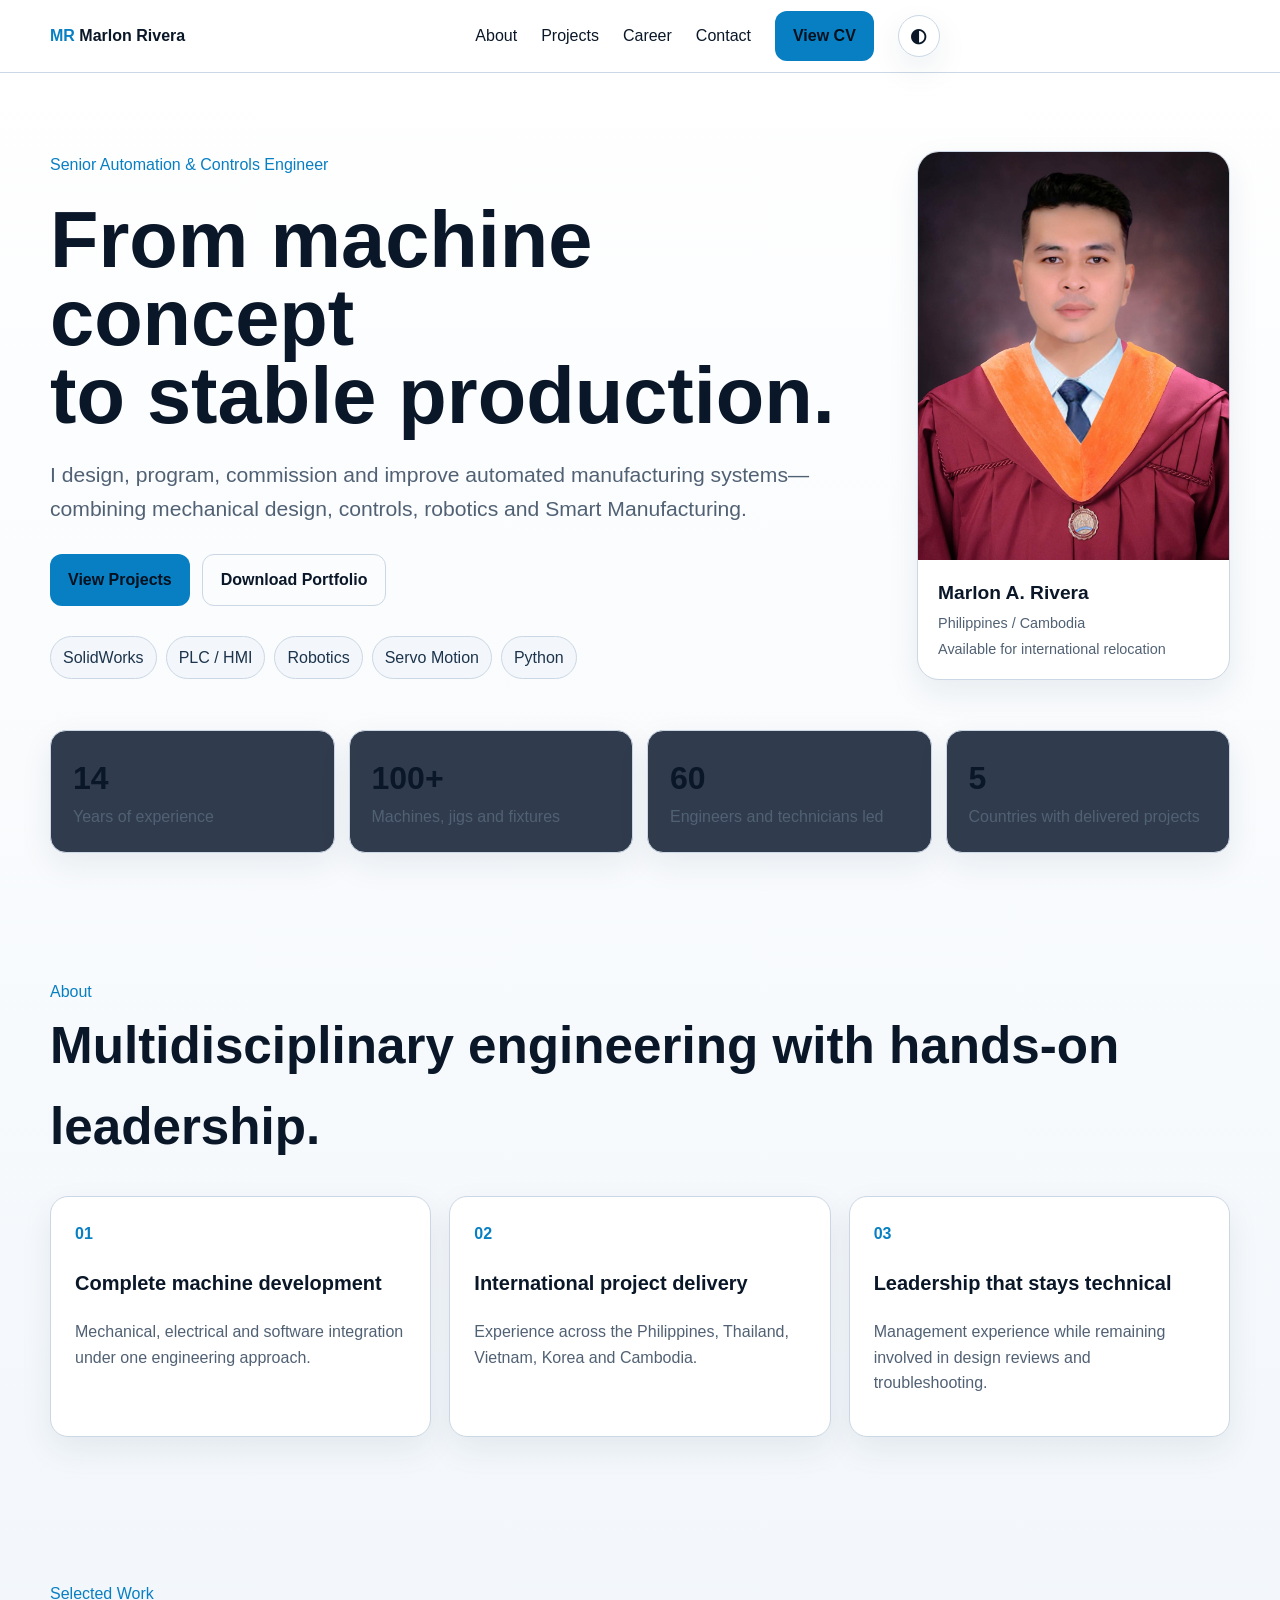
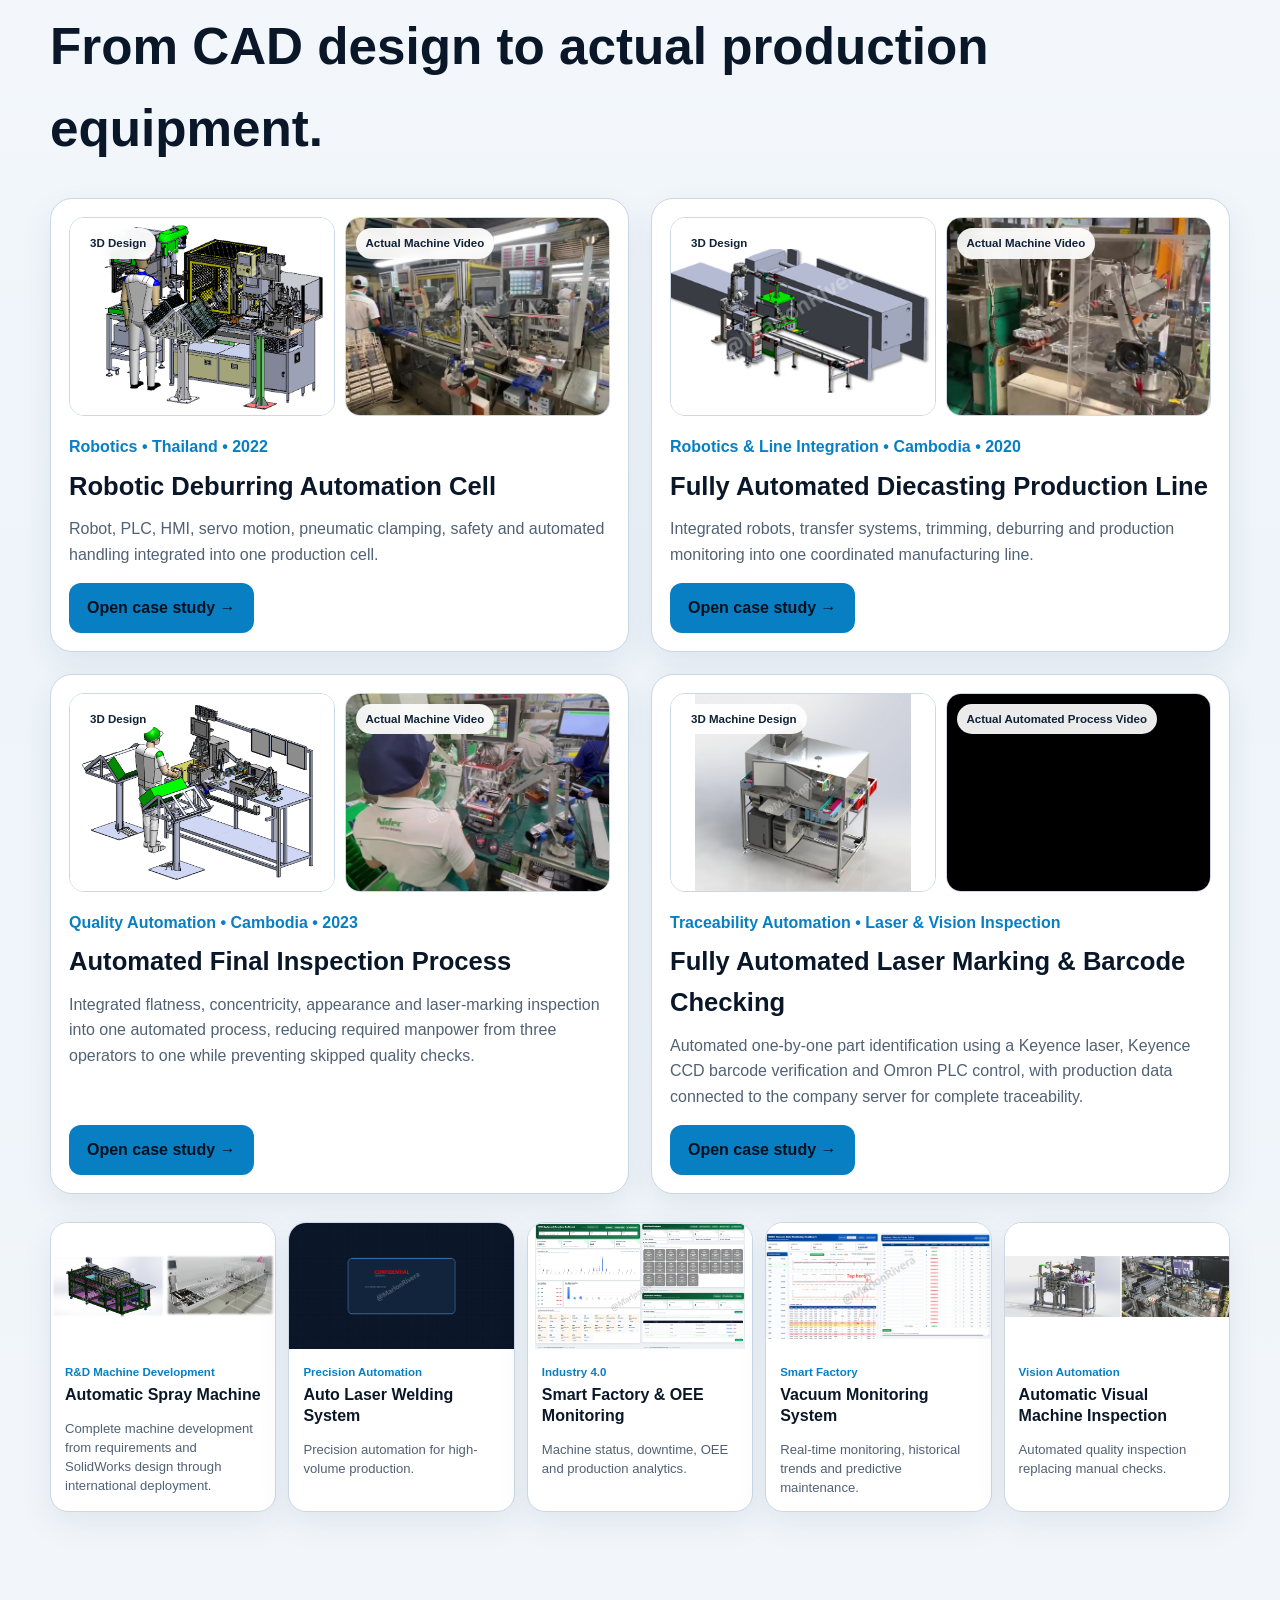
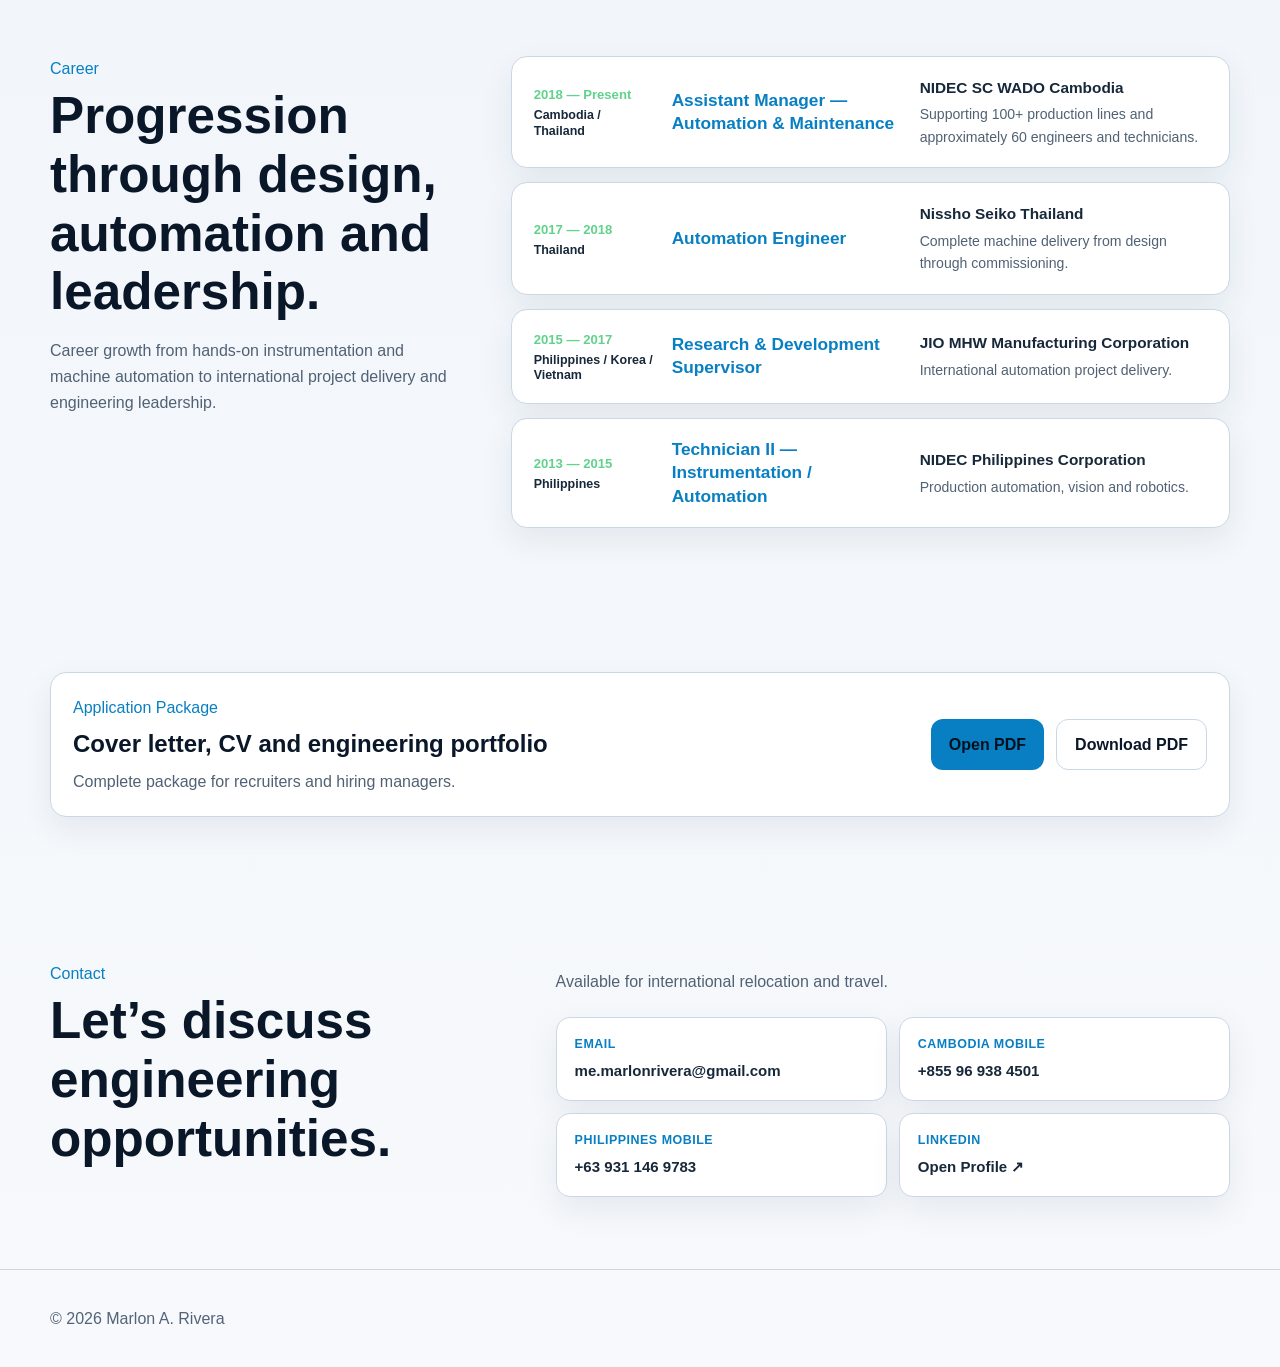
==== commit 43a7f194: "Updated" ====
--- a/index.html
+++ b/index.html
@@ -5,7 +5,7 @@
 <link rel="stylesheet" href="styles.css"></head><body>
 <header class="nav"><div class="wrap navin"><a class="brand" href="#top"><span>MR</span> Marlon Rivera</a><nav class="links"><a href="#about">About</a><a href="#projects">Projects</a><a href="#career">Career</a><a href="#contact">Contact</a><a class="btn" href="assets/Marlon_Rivera_CL_CV_Engineering_Portfolio.pdf" target="_blank">View CV</a><button class="theme-toggle icon-only" type="button" data-theme-toggle aria-label="Switch color theme" title="Switch color theme"><span class="theme-icon" aria-hidden="true">◐</span></button></nav><div class="mobile-nav-actions"><button class="theme-toggle mobile-theme" type="button" data-theme-toggle aria-label="Switch color theme"><span class="theme-icon" aria-hidden="true">◐</span></button><a class="mobile btn alt" href="#projects">Projects</a></div></div></header>
 <main id="top">
-<section class="hero"><div class="wrap hero-grid"><div class="hero-copy"><div class="eyebrow">Senior Automation & Controls Engineer</div><h1>From machine concept<br>to stable production.</h1><p class="lead">I design, program, commission and improve automated manufacturing systems—combining mechanical design, controls, robotics and Smart Manufacturing.</p><div class="actions"><a class="btn" href="#projects">View Projects</a><a class="btn alt" href="assets/Marlon_Rivera_CL_CV_Engineering_Portfolio.pdf" download>Download Portfolio</a></div><div class="chips"><span class="chip">SolidWorks</span><span class="chip">PLC / HMI</span><span class="chip">Robotics</span><span class="chip">Servo Motion</span><span class="chip">Python</span></div></div><aside class="profile-card"><img src="assets/images/profile.jpeg" alt="Marlon A. Rivera"><div class="profile-info"><strong>Marlon A. Rivera</strong><span>Philippines / Cambodia</span><span>Available for international relocation</span></div></aside><div class="stats"><div class="stat"><b>13+</b><span>Years of experience</span></div><div class="stat"><b>100+</b><span>Machines, jigs and fixtures</span></div><div class="stat"><b>60</b><span>Engineers and technicians led</span></div><div class="stat"><b>5</b><span>Countries with delivered projects</span></div></div></div></section>
+<section class="hero"><div class="wrap hero-grid"><div class="hero-copy"><div class="eyebrow">Senior Automation & Controls Engineer</div><h1>From machine concept<br>to stable production.</h1><p class="lead">I design, program, commission and improve automated manufacturing systems—combining mechanical design, controls, robotics and Smart Manufacturing.</p><div class="actions"><a class="btn" href="#projects">View Projects</a><a class="btn alt" href="assets/Marlon_Rivera_CL_CV_Engineering_Portfolio.pdf" download>Download Portfolio</a></div><div class="chips"><span class="chip">SolidWorks</span><span class="chip">PLC / HMI</span><span class="chip">Robotics</span><span class="chip">Servo Motion</span><span class="chip">Python</span></div></div><aside class="profile-card"><img src="assets/images/profile.jpeg" alt="Marlon A. Rivera"><div class="profile-info"><strong>Marlon A. Rivera</strong><span>Philippines / Cambodia</span><span>Available for international relocation</span></div></aside><div class="stats"><div class="stat"><b>14</b><span>Years of experience</span></div><div class="stat"><b>100+</b><span>Machines, jigs and fixtures</span></div><div class="stat"><b>60</b><span>Engineers and technicians led</span></div><div class="stat"><b>5</b><span>Countries with delivered projects</span></div></div></div></section>
 <section id="about"><div class="wrap"><div class="sectionhead"><div><div class="eyebrow">About</div><h2>Multidisciplinary engineering with hands-on leadership.</h2></div><p>My work covers the full automation lifecycle: requirements, concept development, SolidWorks design, controls architecture, PLC/HMI programming, robot integration, testing, FAT/SAT and production handover.</p></div><div class="about-grid"><div class="about-card"><span>01</span><h3>Complete machine development</h3><p>Mechanical, electrical and software integration under one engineering approach.</p></div><div class="about-card"><span>02</span><h3>International project delivery</h3><p>Experience across the Philippines, Thailand, Vietnam, Korea and Cambodia.</p></div><div class="about-card"><span>03</span><h3>Leadership that stays technical</h3><p>Management experience while remaining involved in design reviews and troubleshooting.</p></div></div></div></section>
 <section id="projects"><div class="wrap"><div class="sectionhead"><div><div class="eyebrow">Selected Work</div><h2>From CAD design to actual production equipment.</h2></div></div>
 <div class="feature-grid"><article class="feature"><div class="comparison-media"><div class="media-panel"><div class="media-label">3D Design</div><img src="assets/cad/deburring-cad.png" alt="Robotic Deburring 3D Design"></div><div class="media-panel"><div class="media-label">Actual Machine Video</div><video autoplay muted loop playsinline preload="metadata" poster="assets/posters/robotic-deburring-poster.jpg"><source src="assets/videos/robotic-deburring.mp4" type="video/mp4"></video></div></div><div class="feature-copy"><div class="meta">Robotics • Thailand • 2022</div><h3>Robotic Deburring Automation Cell</h3><p>Robot, PLC, HMI, servo motion, pneumatic clamping, safety and automated handling integrated into one production cell.</p><a class="btn" href="projects/robotic-deburring-cell.html">Open case study →</a></div></article>
@@ -15,4 +15,4 @@
 </div><div class="grid"><a class="card" href="projects/automatic-spray-machine.html"><img src="assets/covers/spray.png" alt="Automatic Spray Machine"><div class="cardbody"><div class="meta">R&D Machine Development</div><h3>Automatic Spray Machine</h3><p>Complete machine development from requirements and SolidWorks design through international deployment.</p></div></a><a class="card" href="projects/auto-laser-welding.html"><img src="assets/covers/laser.jpg" alt="Auto Laser Welding"><div class="cardbody"><div class="meta">Precision Automation</div><h3>Auto Laser Welding System</h3><p>Precision automation for high-volume production.</p></div></a><a class="card" href="projects/smart-factory-oee.html"><img src="assets/covers/oee.png" alt="OEE Monitoring"><div class="cardbody"><div class="meta">Industry 4.0</div><h3>Smart Factory & OEE Monitoring</h3><p>Machine status, downtime, OEE and production analytics.</p></div></a><a class="card" href="projects/vacuum-monitoring.html"><img src="assets/covers/vacuum.png" alt="Vacuum Monitoring"><div class="cardbody"><div class="meta">Smart Factory</div><h3>Vacuum Monitoring System</h3><p>Real-time monitoring, historical trends and predictive maintenance.</p></div></a><a class="card" href="projects/automatic-visual-inspection.html"><img src="assets/covers/avmi.png" alt="Visual Inspection"><div class="cardbody"><div class="meta">Vision Automation</div><h3>Automatic Visual Machine Inspection</h3><p>Automated quality inspection replacing manual checks.</p></div></a></div></div></section>
 <section id="career"><div class="wrap career-layout"><div class="career-intro"><div class="eyebrow">Career</div><h2>Progression through design, automation and leadership.</h2><p>Career growth from hands-on instrumentation and machine automation to international project delivery and engineering leadership.</p></div><div class="career"><div class="job"><div class="job-period"><small>2018 — Present</small><span class="job-country">Cambodia / Thailand</span></div><h3>Assistant Manager — Automation & Maintenance</h3><p><strong>NIDEC SC WADO Cambodia</strong><span>Supporting 100+ production lines and approximately 60 engineers and technicians.</span></p></div><div class="job"><div class="job-period"><small>2017 — 2018</small><span class="job-country">Thailand</span></div><h3>Automation Engineer</h3><p><strong>Nissho Seiko Thailand</strong><span>Complete machine delivery from design through commissioning.</span></p></div><div class="job"><div class="job-period"><small>2015 — 2017</small><span class="job-country">Philippines / Korea / Vietnam</span></div><h3>Research & Development Supervisor</h3><p><strong>JIO MHW Manufacturing Corporation</strong><span>International automation project delivery.</span></p></div><div class="job"><div class="job-period"><small>2013 — 2015</small><span class="job-country">Philippines</span></div><h3>Technician II — Instrumentation / Automation</h3><p><strong>NIDEC Philippines Corporation</strong><span>Production automation, vision and robotics.</span></p></div></div></div></section>
 <section class="application"><div class="wrap application-card"><div><div class="eyebrow">Application Package</div><h2>Cover letter, CV and engineering portfolio</h2><p>Complete package for recruiters and hiring managers.</p></div><div class="actions"><a class="btn" href="assets/Marlon_Rivera_CL_CV_Engineering_Portfolio.pdf" target="_blank">Open PDF</a><a class="btn alt" href="assets/Marlon_Rivera_CL_CV_Engineering_Portfolio.pdf" download>Download PDF</a></div></div></section>
-<section id="contact"><div class="wrap contact-layout"><div class="contact-intro"><div class="eyebrow">Contact</div><h2>Let’s discuss engineering opportunities.</h2></div><div class="contact-details"><p>Available for international relocation and travel.</p><div class="contact-list"><a href="mailto:me.marlonrivera@gmail.com"><span>Email</span><strong>me.marlonrivera@gmail.com</strong></a><a href="tel:+855969384501"><span>Cambodia Mobile</span><strong>+855 96 938 4501</strong></a><a href="tel:+639311469783"><span>Philippines Mobile</span><strong>+63 931 146 9783</strong></a><a href="https://www.linkedin.com/in/marlon-rivera-49220612a" target="_blank"><span>LinkedIn</span><strong>Open Profile ↗</strong></a></div></div></div></section></main><footer><div class="wrap">© <span data-year></span> Marlon A. Rivera</div></footer><script src="script.js"></script></body></html>+<section id="contact"><div class="wrap contact-layout"><div class="contact-intro"><div class="eyebrow">Contact</div><h2>Let’s discuss engineering opportunities.</h2></div><div class="contact-details"><p>Available for international relocation and travel.</p><div class="contact-list"><a href="mailto:me.marlonrivera@gmail.com"><span>Email</span><strong>me.marlonrivera@gmail.com</strong></a><a href="tel:+855969384501"><span>Cambodia Mobile</span><strong>+855 96 938 4501</strong></a><a href="tel:+639311469783"><span>Philippines Mobile</span><strong>+63 931 146 9783</strong></a><a href="https://www.linkedin.com/in/marlon-rivera-49220612a" target="_blank"><span>LinkedIn</span><strong>Open Profile ↗</strong></a></div></div></div></section></main><footer><div class="wrap">© <span data-year></span> Marlon A. Rivera</div></footer><script src="script.js"></script><script src="analytics-config.js"></script><script src="analytics.js"></script></body></html>
